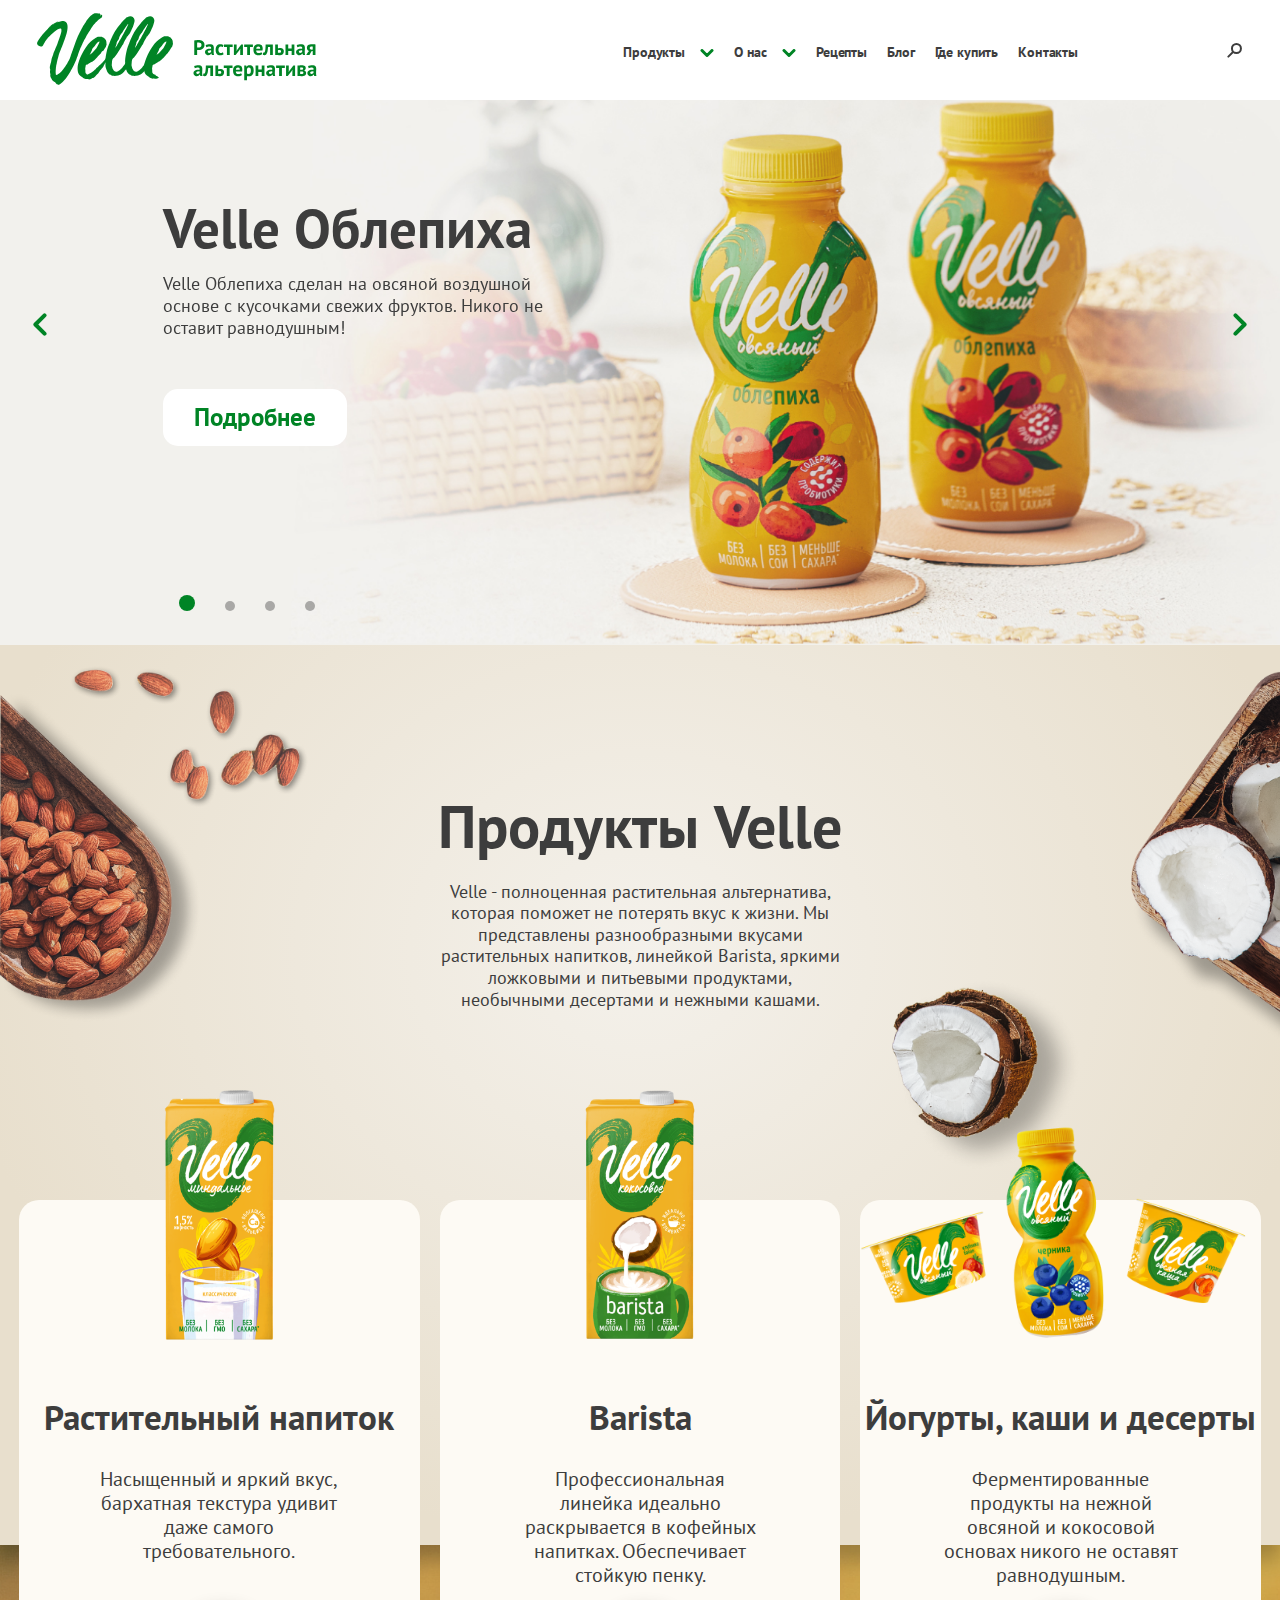
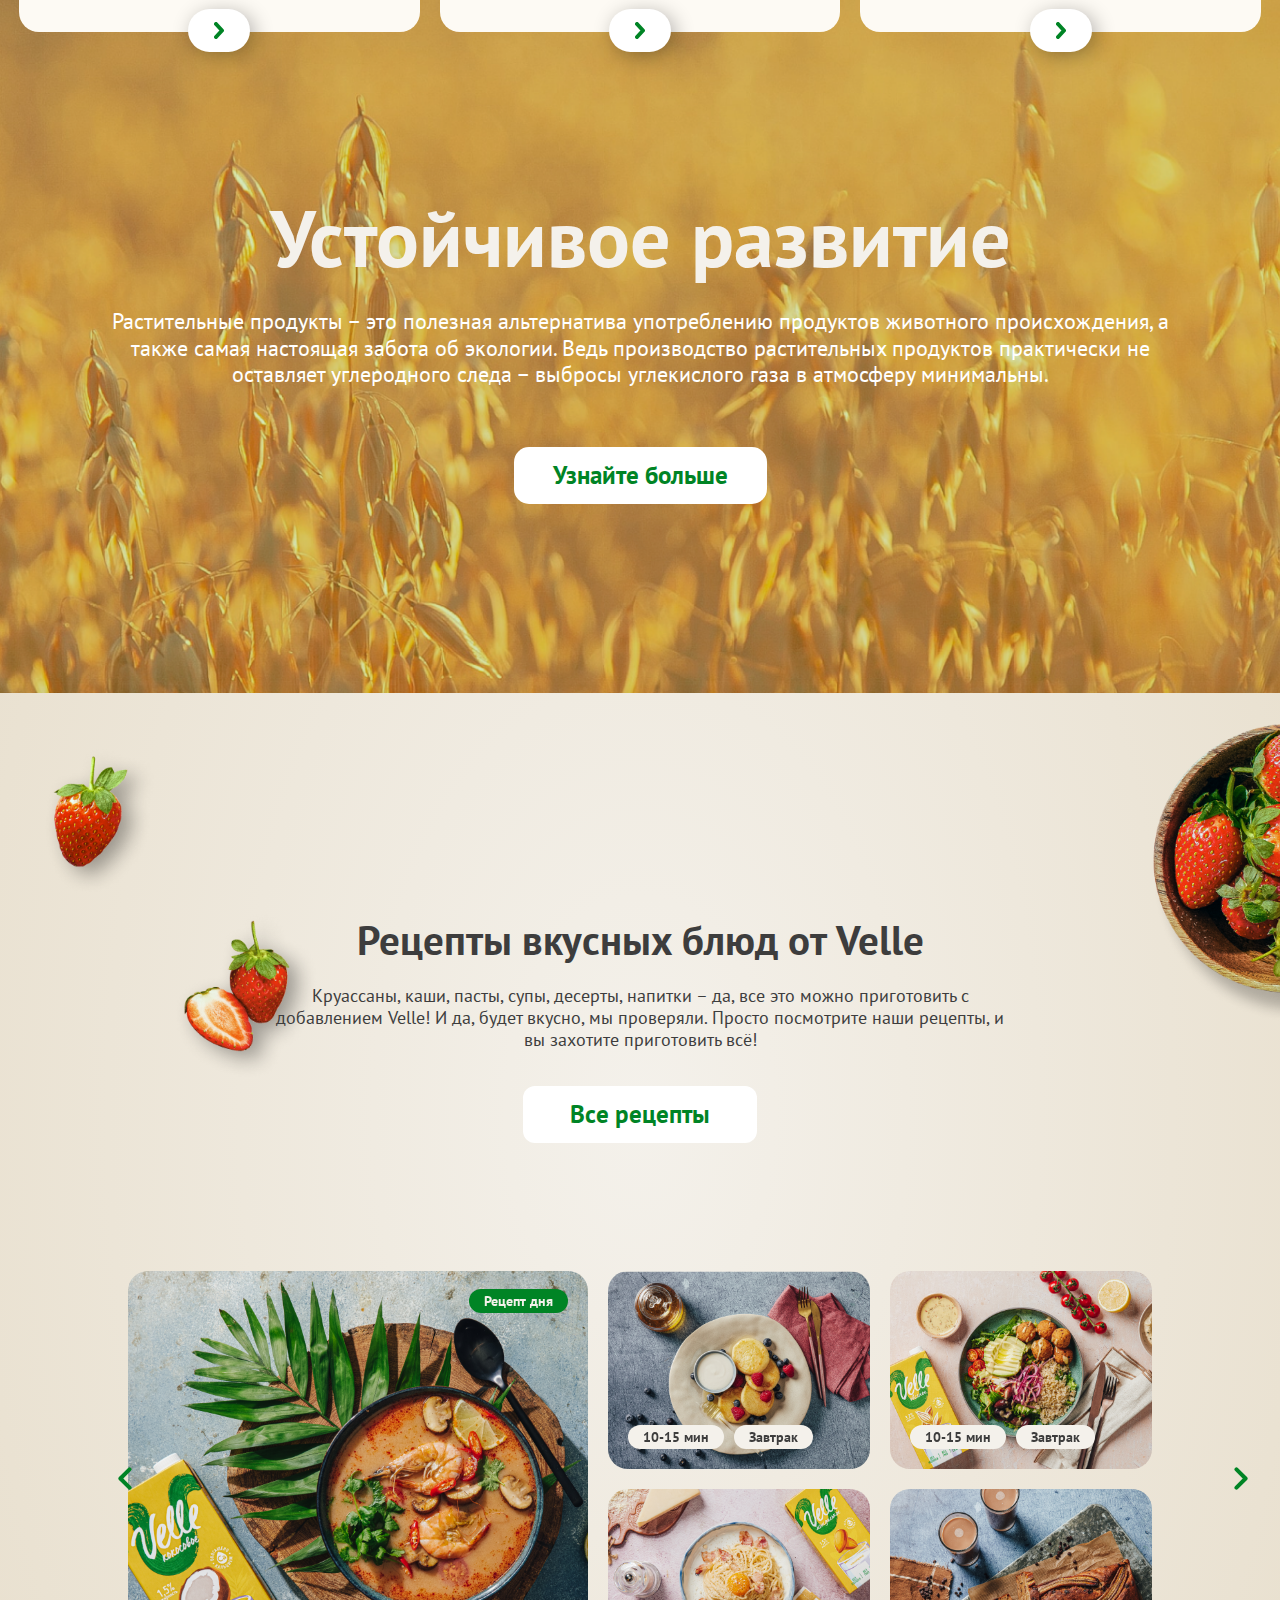
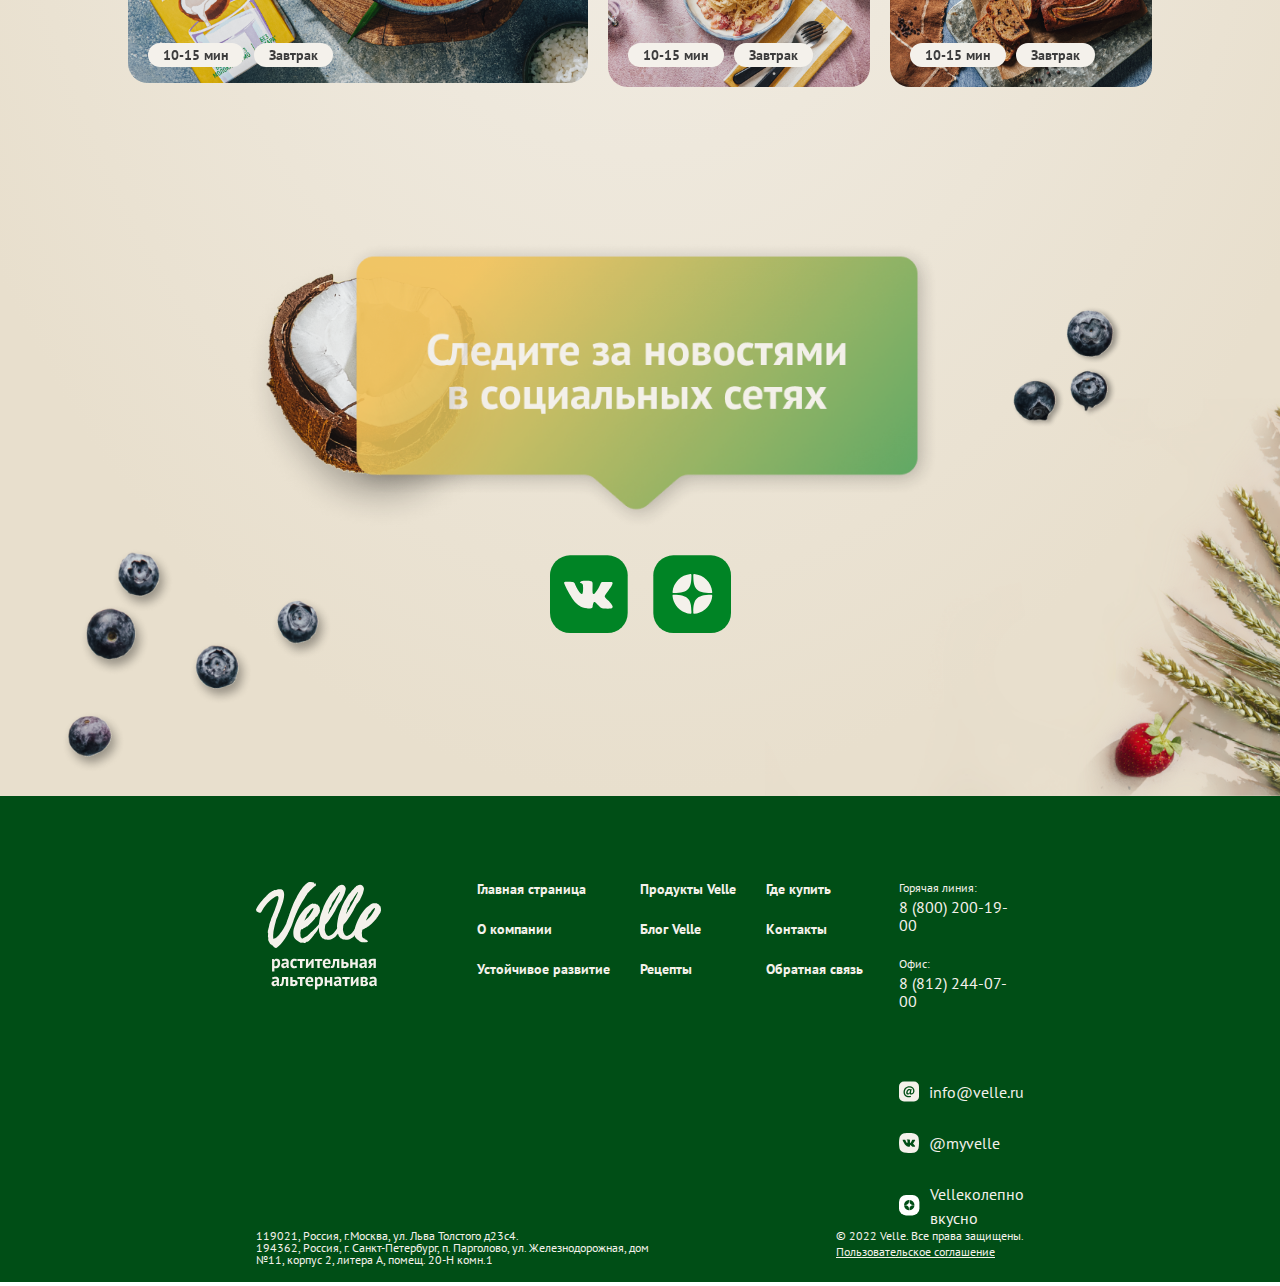
==== index.html @ 032857de "initial" ====
<!doctype html>
<html lang="ru">
<head>
    <meta charset="UTF-8">
    <meta name="viewport"
          content="width=device-width, user-scalable=no, initial-scale=1.0, maximum-scale=1.0, minimum-scale=1.0">
    <meta http-equiv="X-UA-Compatible" content="ie=edge">
    <title>Velle - Velleколепно вкусно</title>
    <link rel="stylesheet" href="style/style.css">
    <link rel="stylesheet" href="style/stylesheet.css">
    <link rel="shortcut icon" href="favicon.svg" type="image/x-icon">
    <link rel="stylesheet" href="https://unpkg.com/swiper@8/swiper-bundle.min.css"/>
    <script src="https://cdnjs.cloudflare.com/ajax/libs/jquery/3.4.1/jquery.min.js"></script>
    <script src="https://unpkg.com/swiper@8/swiper-bundle.min.js"></script>
    <!-- Global site tag (gtag.js) - Google Analytics -->
    <script async src="https://www.googletagmanager.com/gtag/js?id=UA-208937930-1"></script>
    <script>
        window.dataLayer = window.dataLayer || [];

        function gtag() {
            dataLayer.push(arguments);
        }

        gtag('js', new Date());

        gtag('config', 'UA-208937930-1');
    </script>
    <!-- Yandex.Metrika counter -->
    <script type="text/javascript">
        (function (m, e, t, r, i, k, a) {
            m[i] = m[i] || function () {
                (m[i].a = m[i].a || []).push(arguments)
            };
            m[i].l = 1 * new Date();
            k = e.createElement(t), a = e.getElementsByTagName(t)[0], k.async = 1, k.src = r, a.parentNode.insertBefore(k, a)
        })
        (window, document, "script", "https://mc.yandex.ru/metrika/tag.js", "ym");

        ym(85695564, "init", {
            clickmap: true,
            trackLinks: true,
            accurateTrackBounce: true,
            webvisor: true
        });
    </script>
    <noscript>
        <div><img src="https://mc.yandex.ru/watch/85695564" style="position:absolute; left:-9999px;" alt=""/></div>
    </noscript>
    <!-- /Yandex.Metrika counter -->

</head>
<body>
<header>
    <div class="headerWrapper">
        <a href="index.html">
            <img src="images/logo_header.svg" alt="logo" class="logo">
        </a>
        <div class="headerMenu">
            <div class="item itemLink itemPassive ">
                <a href="#" class="popupMenu mainItem">
                    Продукты
                    <div class="line"></div>
                </a>
                <svg class="popupMenu" width="14" height="8" viewBox="0 0 14 8" fill="none"
                     xmlns="http://www.w3.org/2000/svg">
                    <path d="M12 1.5L7 6.5L2 1.5" stroke="#008425" stroke-width="3" stroke-linecap="round"
                          stroke-linejoin="round"/>
                </svg>

                <div class="headerPopup">
                    <div class="content">
                        <div class="item">
                            <div class="itemPic">
                                <img src="images/menu/menu1.png" alt="menu">
                            </div>
                            <div class="itemTitle">
                                Velle Вместо молока
                            </div>
                            <a href="#" class="itemLink">
                                Миндальное
                            </a>
                            <a href="#" class="itemLink">
                                Овсяное
                            </a>
                            <a href="#" class="itemLink">
                                Кокосовое
                            </a>
                            <a href="#" class="itemLink">
                                Банановое
                            </a>
                        </div>
                        <div class="item">
                            <div class="itemPic">
                                <img src="images/menu/menu2.png" alt="menu">
                            </div>
                            <div class="itemTitle">
                                Velle Barista
                            </div>
                            <a href="#" class="itemLink">
                                Миндальное
                            </a>
                            <a href="#" class="itemLink">
                                Овсяное
                            </a>
                            <a href="#" class="itemLink">
                                Кокосовое
                            </a>
                            <a href="#" class="itemLink">
                                Банановое
                            </a>
                        </div>
                        <div class="item">
                            <div class="itemPic">
                                <img src="images/menu/menu3.png" alt="menu">
                            </div>
                            <div class="itemTitle">
                                Velle Вместо йогурта
                                питьевой
                            </div>
                            <a href="#" class="itemLink">
                                Облепиха
                            </a>
                            <a href="#" class="itemLink">
                                Вишня
                            </a>
                            <a href="#" class="itemLink">
                                Клубника-Земляника
                            </a>
                            <a href="#" class="itemLink">
                                Малина
                            </a>
                            <a href="#" class="itemLink">
                                Черника
                            </a>
                            <a href="#" class="itemLink">
                                Гречишный
                            </a>
                            <a href="#" class="itemLink">
                                Кокос
                            </a>
                        </div>
                        <div class="item">
                            <div class="itemPic">
                                <img src="images/menu/menu4.png" alt="menu">
                            </div>
                            <div class="itemTitle">
                                Velle Вместо йогурта
                                ложковый
                            </div>
                            <a href="#" class="itemLink">
                                Клубника-Банан
                            </a>
                            <a href="#" class="itemLink">
                                Манго-Маракуйя
                            </a>
                            <a href="#" class="itemLink">
                                Малина-Ежевика
                            </a>
                            <a href="#" class="itemLink">
                                Печёное Яблоко
                            </a>
                        </div>
                        <div class="item">
                            <div class="itemPic">
                                <img src="images/menu/menu5.png" alt="menu">
                            </div>
                            <div class="itemTitle">
                                Velle Каша
                            </div>
                            <a href="#" class="itemLink">
                                Курага
                            </a>
                            <a href="#" class="itemLink">
                                Чернослив
                            </a>
                        </div>
                        <div class="item">
                            <div class="itemPic">
                                <img src="images/menu/menu6.png" alt="menu">
                            </div>
                            <div class="itemTitle">
                                Velle Десерт
                            </div>
                            <a href="#" class="itemLink">
                                Соленая Карамель
                            </a>
                        </div>
                    </div>
                </div>
            </div>
            <div class="item itemLink aboutPassive">
                <a href="#" class="mainItem aboutMenu">
                    О нас
                    <div class="line"></div>
                </a>
                <svg class="aboutMenu" width="14" height="8" viewBox="0 0 14 8" fill="none"
                     xmlns="http://www.w3.org/2000/svg">
                    <path d="M12 1.5L7 6.5L2 1.5" stroke="#008425" stroke-width="3" stroke-linecap="round"
                          stroke-linejoin="round"/>
                </svg>
                <div class="aboutPopup closedAbout">
                    <a href="#" class="itemAbout itemLink">О компании</a>
                    <a href="#" class="itemAbout itemLink">Устойчивое развитие</a>
                </div>
            </div>
            <div class="item itemLink itemEmpty">
                <a href="#" class="mainItem">
                    Рецепты
                    <div class="line"></div>
                </a>
            </div>
            <div class="item itemLink itemEmpty">
                <a href="#" class="mainItem">
                    Блог
                    <div class="line"></div>
                </a>
            </div>
            <div class="item itemEmpty">
                <a href="./where.html" class="mainItem">
                    Где купить
                    <div class="line"></div>
                </a>
            </div>
            <div class="item itemEmpty">
                <a href="./contacts.html" class="mainItem">
                    Контакты
                    <div class="line"></div>
                </a>
            </div>
        </div>
        <button class="search">
            <svg width="15" height="15" viewBox="0 0 15 15" fill="none" xmlns="http://www.w3.org/2000/svg">
                <rect width="8.12965" height="1.90165" rx="0.950827"
                      transform="matrix(0.709482 -0.704723 0.709482 0.704723 0 13.6602)" fill="#3D3D3D"/>
                <circle cx="9.44287" cy="5.5" r="4.5" stroke="#3D3D3D" stroke-width="2"/>
            </svg>
        </button>
        <button class="burger">
            <svg width="18" height="15" viewBox="0 0 18 15" fill="none" xmlns="http://www.w3.org/2000/svg">
                <rect width="18" height="3" rx="1.5" fill="#3D3D3D"/>
                <rect y="6" width="18" height="3" rx="1.5" fill="#3D3D3D"/>
                <rect y="12" width="18" height="3" rx="1.5" fill="#3D3D3D"/>
            </svg>
        </button>
        <button class="closeBurger">
            <svg width="17" height="15" viewBox="0 0 17 15" fill="none" xmlns="http://www.w3.org/2000/svg">
                <rect x="2.06979" y="0.565796" width="18.5" height="3" rx="1.5" transform="rotate(40 2.06979 0.565796)"
                      fill="#3D3D3D"/>
                <rect y="12.213" width="18.5" height="3" rx="1.5" transform="rotate(-40 0 12.213)" fill="#3D3D3D"/>
            </svg>
        </button>
    </div>
    <div class="mWrapper">
        <div class="item mobMenuProducts">
            <a href="#" class="itemLink">Продукты</a>
            <svg width="14" height="8" viewBox="0 0 14 8" fill="none" xmlns="http://www.w3.org/2000/svg">
                <path d="M12 1.5L7 6.5L2 1.5" stroke="#008425" stroke-width="3" stroke-linecap="round"
                      stroke-linejoin="round"/>
            </svg>
        </div>
        <div class="subItems">
            <a href="#" class="itemLink">
                Velle Вместо молока
            </a>
            <a href="#" class="itemLink">
                Velle Barista
            </a>
            <a href="#" class="itemLink">
                Velle Вместо йогурта
                питьевой
            </a>
            <a href="#" class="itemLink">
                Velle Вместо йогурта
                ложковый
            </a>
            <a href="#" class="itemLink">
                Velle Каша
            </a>
            <a href="#" class="itemLink">
                Velle Десерт
            </a>
        </div>
        <div class="item mobAboutProducts">
            <a href="#" class="itemLink">О нас</a>
            <svg width="14" height="8" viewBox="0 0 14 8" fill="none" xmlns="http://www.w3.org/2000/svg">
                <path d="M12 1.5L7 6.5L2 1.5" stroke="#008425" stroke-width="3" stroke-linecap="round"
                      stroke-linejoin="round"/>
            </svg>
        </div>
        <div class="subAbout">
            <a href="#" class="itemLink">
                О компании
            </a>
            <a href="#" class="itemLink">
                Устойчивое развитие
            </a>
        </div>
        <div class="item">
            <a href="#" class="itemLink">Рецепты</a>
        </div>
        <div class="item">
            <a href="#" class="itemLink">Блог</a>
        </div>
        <div class="item">
            <a href="./where.html" class="item">Где купить</a>
        </div>
        <div class="item">
            <a href="./contacts.html">Контакты</a>
        </div>
    </div>
</header>
<main>
    <div class="banner">
        <div class="swiper">
            <!-- Additional required wrapper -->
            <div class="swiper-wrapper">
                <!-- Slides -->
                <div class="swiper-slide">
                    <img src="images/banner.png" alt="banner" class="bannerPic">
                    <img src="images/mbanner.jpg" alt="mbanner" class="mBannerPic">
                    <div class="content">
                        <div class="title">
                            Velle Облепиха
                        </div>
                        <div class="subtitle">
                            Velle Облепиха сделан на овсяной воздушной основе с кусочками свежих фруктов. Никого не
                            оставит равнодушным!
                        </div>
                        <button class="more itemLink">
                            Подробнее
                        </button>
                    </div>
                </div>
                <div class="swiper-slide">
                    <img src="images/banner.png" alt="banner" class="bannerPic">
                    <img src="images/mbanner.jpg" alt="mbanner" class="mBannerPic">
                    <div class="content">
                        <div class="title">
                            Velle Облепиха
                        </div>
                        <div class="subtitle">
                            Velle Облепиха сделан на овсяной воздушной основе с кусочками свежих фруктов. Никого не
                            оставит равнодушным!
                        </div>
                        <button class="more itemLink">
                            Подробнее
                        </button>
                    </div>
                </div>
                <div class="swiper-slide">
                    <img src="images/banner.png" alt="banner" class="bannerPic">
                    <img src="images/mbanner.jpg" alt="mbanner" class="mBannerPic">
                    <div class="content">
                        <div class="title">
                            Velle Облепиха
                        </div>
                        <div class="subtitle">
                            Velle Облепиха сделан на овсяной воздушной основе с кусочками свежих фруктов. Никого не
                            оставит равнодушным!
                        </div>
                        <button class="more itemLink">
                            Подробнее
                        </button>
                    </div>
                </div>
                <div class="swiper-slide">
                    <img src="images/banner.png" alt="banner" class="bannerPic">
                    <img src="images/mbanner.jpg" alt="mbanner" class="mBannerPic">
                    <div class="content">
                        <div class="title">
                            Velle Облепиха
                        </div>
                        <div class="subtitle">
                            Velle Облепиха сделан на овсяной воздушной основе с кусочками свежих фруктов. Никого не
                            оставит равнодушным!
                        </div>
                        <button class="more itemLink">
                            Подробнее
                        </button>
                    </div>
                </div>
            </div>
            <!-- If we need pagination -->
            <div class="swiper-pagination"></div>
            <div class="prev-arrow">
                <svg width="14" height="23" viewBox="0 0 14 23" fill="none" xmlns="http://www.w3.org/2000/svg">
                    <path d="M11.55 20.6499L2.40002 11.4999L11.55 2.34991" stroke="#008425" stroke-width="4"
                          stroke-linecap="round" stroke-linejoin="round"/>
                </svg>
            </div>
            <div class="next-arrow">
                <svg width="14" height="23" viewBox="0 0 14 23" fill="none" xmlns="http://www.w3.org/2000/svg">
                    <path d="M2.44998 2.3501L11.6 11.5001L2.44997 20.6501" stroke="#008425" stroke-width="4"
                          stroke-linecap="round" stroke-linejoin="round"/>
                </svg>
            </div>
        </div>
    </div>
    <div class="products">
        <div class="title">
            Продукты Velle
        </div>
        <div class="subtitle">
            Velle - полноценная растительная альтернатива, которая поможет не потерять вкус к жизни. Мы представлены
            разнообразными вкусами растительных напитков, линейкой Barista, яркими ложковыми и питьевыми продуктами,
            необычными десертами и нежными кашами.
        </div>
        <img src="images/fruits1.png" alt="fruits" class="fruits">
        <img src="images/mFruits1.png" alt="fruits" class="mFruits">
        <div class="items">
            <div class="item">
                <img class="origin" src="images/product1.png" alt="product">
                <img class="change" src="images/change1.png" alt="change">
                <div class="itemTitle">
                    Растительный напиток
                </div>
                <div class="itemSubtitle">
                    Насыщенный и яркий вкус, бархатная текстура удивит даже самого требовательного.
                </div>
                <button class="move itemLink">
                    <svg width="10" height="17" viewBox="0 0 10 17" fill="none" xmlns="http://www.w3.org/2000/svg">
                        <path d="M2 2L8 8.5L2 15" stroke="#008425" stroke-width="4" stroke-linecap="round"
                              stroke-linejoin="round"/>
                    </svg>
                </button>
            </div>
            <div class="item">
                <img class="origin" src="images/product2.png" alt="product">
                <img class="change" src="images/change2.png" alt="change">
                <div class="itemTitle">
                    Barista
                </div>
                <div class="itemSubtitle">
                    Профессиональная линейка идеально раскрывается в кофейных напитках. Обеспечивает стойкую пенку.
                </div>
                <button class="move itemLink">
                    <svg width="10" height="17" viewBox="0 0 10 17" fill="none" xmlns="http://www.w3.org/2000/svg">
                        <path d="M2 2L8 8.5L2 15" stroke="#008425" stroke-width="4" stroke-linecap="round"
                              stroke-linejoin="round"/>
                    </svg>
                </button>
            </div>
            <div class="item">
                <img class="origin" src="images/product3.png" alt="product">
                <img class="change" src="images/change3.png" alt="change">
                <div class="itemTitle">
                    Йогурты, каши и десерты
                </div>
                <div class="itemSubtitle">
                    Ферментированные продукты на нежной овсяной и кокосовой основах никого не оставят равнодушным.
                </div>
                <button class="move itemLink">
                    <svg width="10" height="17" viewBox="0 0 10 17" fill="none" xmlns="http://www.w3.org/2000/svg">
                        <path d="M2 2L8 8.5L2 15" stroke="#008425" stroke-width="4" stroke-linecap="round"
                              stroke-linejoin="round"/>
                    </svg>
                </button>
            </div>
        </div>
    </div>
    <div class="evolve">
        <div class="title">Устойчивое развитие</div>
        <div class="subtitle">
            Растительные продукты – это полезная альтернатива употреблению продуктов животного происхождения,
            а также самая настоящая забота об экологии. Ведь производство растительных продуктов практически
            не оставляет углеродного следа – выбросы углекислого газа в атмосферу минимальны.
        </div>
        <button class="more itemLink">
            Узнайте больше
        </button>
    </div>
    <div class="wrapper">
        <div class="recipes">
            <img src="images/fruits2.png" alt="fruits" class="fruits fruits1">
            <img src="images/mFruits2.png" alt="fruits" class="mFruits">
            <div class="title">
                Рецепты вкусных блюд
                от Velle
            </div>
            <div class="subtitle">
                Круассаны, каши, пасты, супы, десерты, напитки – да, все это можно приготовить с добавлением Velle! И
                да, будет вкусно, мы проверяли. Просто посмотрите наши рецепты, и вы захотите приготовить всё!
            </div>
            <button class="more itemLink">
                Все рецепты
            </button>
        </div>
        <div class="gallery">
            <!-- Additional required wrapper -->
            <div class="swiper-wrapper">
                <!-- Slides -->
                <div class="swiper-slide">
                    <div class="galleryItem">
                        <div class="bigItem">
                            <div class="mask">
                                <div class="maskTitle">
                                    Суп Том Ям
                                </div>
                                <button class="itemLink">
                                    <svg width="52" height="26" viewBox="0 0 52 26" fill="none"
                                         xmlns="http://www.w3.org/2000/svg">
                                        <g filter="url(#filter0_i_186_4332)">
                                            <g clip-path="url(#clip0_186_4332)">
                                                <rect width="52" height="26" rx="13" fill="#F4B223"/>
                                                <path d="M24 8.5L28 13L24 17.5" stroke="#008425" stroke-width="3"
                                                      stroke-linecap="round" stroke-linejoin="round"/>
                                            </g>
                                        </g>
                                        <defs>
                                            <filter id="filter0_i_186_4332" x="0" y="0" width="52" height="26"
                                                    filterUnits="userSpaceOnUse" color-interpolation-filters="sRGB">
                                                <feFlood flood-opacity="0" result="BackgroundImageFix"/>
                                                <feBlend mode="normal" in="SourceGraphic" in2="BackgroundImageFix"
                                                         result="shape"/>
                                                <feColorMatrix in="SourceAlpha" type="matrix"
                                                               values="0 0 0 0 0 0 0 0 0 0 0 0 0 0 0 0 0 0 127 0"
                                                               result="hardAlpha"/>
                                                <feOffset/>
                                                <feGaussianBlur stdDeviation="5"/>
                                                <feComposite in2="hardAlpha" operator="arithmetic" k2="-1" k3="1"/>
                                                <feColorMatrix type="matrix"
                                                               values="0 0 0 0 0 0 0 0 0 0 0 0 0 0 0 0 0 0 0.25 0"/>
                                                <feBlend mode="normal" in2="shape"
                                                         result="effect1_innerShadow_186_4332"/>
                                            </filter>
                                            <clipPath id="clip0_186_4332">
                                                <rect width="52" height="26" rx="13" fill="white"/>
                                            </clipPath>
                                        </defs>
                                    </svg>
                                </button>
                            </div>
                            <img src="images/gallery-big.png" alt="item" class="galleryBig">
                            <img src="images/gallery-mob.png" alt="item" class="galleryMob">
                            <div class="day">Рецепт дня</div>
                            <div class="bottom">
                                <div class="bottomItem">10-15 мин</div>
                                <div class="bottomItem">Завтрак</div>
                            </div>
                        </div>
                        <div class="items">
                            <div class="item">
                                <div class="mask">
                                    <div class="maskTitle">
                                        Сырники
                                    </div>
                                    <button class="itemLink">
                                        <svg width="52" height="26" viewBox="0 0 52 26" fill="none"
                                             xmlns="http://www.w3.org/2000/svg">
                                            <g filter="url(#filter0_i_186_4332)">
                                                <g clip-path="url(#clip0_186_4332)">
                                                    <rect width="52" height="26" rx="13" fill="#F4B223"/>
                                                    <path d="M24 8.5L28 13L24 17.5" stroke="#008425" stroke-width="3"
                                                          stroke-linecap="round" stroke-linejoin="round"/>
                                                </g>
                                            </g>
                                            <defs>
                                                <filter id="filter0_i_186_4332" x="0" y="0" width="52" height="26"
                                                        filterUnits="userSpaceOnUse" color-interpolation-filters="sRGB">
                                                    <feFlood flood-opacity="0" result="BackgroundImageFix"/>
                                                    <feBlend mode="normal" in="SourceGraphic" in2="BackgroundImageFix"
                                                             result="shape"/>
                                                    <feColorMatrix in="SourceAlpha" type="matrix"
                                                                   values="0 0 0 0 0 0 0 0 0 0 0 0 0 0 0 0 0 0 127 0"
                                                                   result="hardAlpha"/>
                                                    <feOffset/>
                                                    <feGaussianBlur stdDeviation="5"/>
                                                    <feComposite in2="hardAlpha" operator="arithmetic" k2="-1" k3="1"/>
                                                    <feColorMatrix type="matrix"
                                                                   values="0 0 0 0 0 0 0 0 0 0 0 0 0 0 0 0 0 0 0.25 0"/>
                                                    <feBlend mode="normal" in2="shape"
                                                             result="effect1_innerShadow_186_4332"/>
                                                </filter>
                                                <clipPath id="clip0_186_4332">
                                                    <rect width="52" height="26" rx="13" fill="white"/>
                                                </clipPath>
                                            </defs>
                                        </svg>
                                    </button>
                                </div>
                                <img src="images/gallery1.png" alt="item">
                                <div class="bottom">
                                    <div class="bottomItem">10-15 мин</div>
                                    <div class="bottomItem">Завтрак</div>
                                </div>
                            </div>
                            <div class="item">
                                <div class="mask">
                                    <div class="maskTitle">
                                        Салат с фалафелем
                                    </div>
                                    <button class="itemLink">
                                        <svg width="52" height="26" viewBox="0 0 52 26" fill="none"
                                             xmlns="http://www.w3.org/2000/svg">
                                            <g filter="url(#filter0_i_186_4332)">
                                                <g clip-path="url(#clip0_186_4332)">
                                                    <rect width="52" height="26" rx="13" fill="#F4B223"/>
                                                    <path d="M24 8.5L28 13L24 17.5" stroke="#008425" stroke-width="3"
                                                          stroke-linecap="round" stroke-linejoin="round"/>
                                                </g>
                                            </g>
                                            <defs>
                                                <filter id="filter0_i_186_4332" x="0" y="0" width="52" height="26"
                                                        filterUnits="userSpaceOnUse" color-interpolation-filters="sRGB">
                                                    <feFlood flood-opacity="0" result="BackgroundImageFix"/>
                                                    <feBlend mode="normal" in="SourceGraphic" in2="BackgroundImageFix"
                                                             result="shape"/>
                                                    <feColorMatrix in="SourceAlpha" type="matrix"
                                                                   values="0 0 0 0 0 0 0 0 0 0 0 0 0 0 0 0 0 0 127 0"
                                                                   result="hardAlpha"/>
                                                    <feOffset/>
                                                    <feGaussianBlur stdDeviation="5"/>
                                                    <feComposite in2="hardAlpha" operator="arithmetic" k2="-1" k3="1"/>
                                                    <feColorMatrix type="matrix"
                                                                   values="0 0 0 0 0 0 0 0 0 0 0 0 0 0 0 0 0 0 0.25 0"/>
                                                    <feBlend mode="normal" in2="shape"
                                                             result="effect1_innerShadow_186_4332"/>
                                                </filter>
                                                <clipPath id="clip0_186_4332">
                                                    <rect width="52" height="26" rx="13" fill="white"/>
                                                </clipPath>
                                            </defs>
                                        </svg>
                                    </button>
                                </div>
                                <img src="images/gallery2.png" alt="item">
                                <div class="bottom">
                                    <div class="bottomItem">10-15 мин</div>
                                    <div class="bottomItem">Завтрак</div>
                                </div>
                            </div>
                            <div class="item">
                                <div class="mask">
                                    <div class="maskTitle">
                                        Паста карбонара
                                    </div>
                                    <button class="itemLink">
                                        <svg width="52" height="26" viewBox="0 0 52 26" fill="none"
                                             xmlns="http://www.w3.org/2000/svg">
                                            <g filter="url(#filter0_i_186_4332)">
                                                <g clip-path="url(#clip0_186_4332)">
                                                    <rect width="52" height="26" rx="13" fill="#F4B223"/>
                                                    <path d="M24 8.5L28 13L24 17.5" stroke="#008425" stroke-width="3"
                                                          stroke-linecap="round" stroke-linejoin="round"/>
                                                </g>
                                            </g>
                                            <defs>
                                                <filter id="filter0_i_186_4332" x="0" y="0" width="52" height="26"
                                                        filterUnits="userSpaceOnUse" color-interpolation-filters="sRGB">
                                                    <feFlood flood-opacity="0" result="BackgroundImageFix"/>
                                                    <feBlend mode="normal" in="SourceGraphic" in2="BackgroundImageFix"
                                                             result="shape"/>
                                                    <feColorMatrix in="SourceAlpha" type="matrix"
                                                                   values="0 0 0 0 0 0 0 0 0 0 0 0 0 0 0 0 0 0 127 0"
                                                                   result="hardAlpha"/>
                                                    <feOffset/>
                                                    <feGaussianBlur stdDeviation="5"/>
                                                    <feComposite in2="hardAlpha" operator="arithmetic" k2="-1" k3="1"/>
                                                    <feColorMatrix type="matrix"
                                                                   values="0 0 0 0 0 0 0 0 0 0 0 0 0 0 0 0 0 0 0.25 0"/>
                                                    <feBlend mode="normal" in2="shape"
                                                             result="effect1_innerShadow_186_4332"/>
                                                </filter>
                                                <clipPath id="clip0_186_4332">
                                                    <rect width="52" height="26" rx="13" fill="white"/>
                                                </clipPath>
                                            </defs>
                                        </svg>
                                    </button>
                                </div>
                                <img src="images/gallery3.png" alt="item">
                                <div class="bottom">
                                    <div class="bottomItem">10-15 мин</div>
                                    <div class="bottomItem">Завтрак</div>
                                </div>
                            </div>
                            <div class="item">
                                <div class="mask" class="itemLink">
                                    <div class="maskTitle">
                                        Шоколадный кекс
                                    </div>
                                    <button class="itemLink">
                                        <svg width="52" height="26" viewBox="0 0 52 26" fill="none"
                                             xmlns="http://www.w3.org/2000/svg">
                                            <g filter="url(#filter0_i_186_4332)">
                                                <g clip-path="url(#clip0_186_4332)">
                                                    <rect width="52" height="26" rx="13" fill="#F4B223"/>
                                                    <path d="M24 8.5L28 13L24 17.5" stroke="#008425" stroke-width="3"
                                                          stroke-linecap="round" stroke-linejoin="round"/>
                                                </g>
                                            </g>
                                            <defs>
                                                <filter id="filter0_i_186_4332" x="0" y="0" width="52" height="26"
                                                        filterUnits="userSpaceOnUse" color-interpolation-filters="sRGB">
                                                    <feFlood flood-opacity="0" result="BackgroundImageFix"/>
                                                    <feBlend mode="normal" in="SourceGraphic" in2="BackgroundImageFix"
                                                             result="shape"/>
                                                    <feColorMatrix in="SourceAlpha" type="matrix"
                                                                   values="0 0 0 0 0 0 0 0 0 0 0 0 0 0 0 0 0 0 127 0"
                                                                   result="hardAlpha"/>
                                                    <feOffset/>
                                                    <feGaussianBlur stdDeviation="5"/>
                                                    <feComposite in2="hardAlpha" operator="arithmetic" k2="-1" k3="1"/>
                                                    <feColorMatrix type="matrix"
                                                                   values="0 0 0 0 0 0 0 0 0 0 0 0 0 0 0 0 0 0 0.25 0"/>
                                                    <feBlend mode="normal" in2="shape"
                                                             result="effect1_innerShadow_186_4332"/>
                                                </filter>
                                                <clipPath id="clip0_186_4332">
                                                    <rect width="52" height="26" rx="13" fill="white"/>
                                                </clipPath>
                                            </defs>
                                        </svg>
                                    </button>
                                </div>
                                <img src="images/gallery4.png" alt="item">
                                <div class="bottom">
                                    <div class="bottomItem">10-15 мин</div>
                                    <div class="bottomItem">Завтрак</div>
                                </div>
                            </div>
                        </div>
                    </div>
                </div>
                <div class="swiper-slide">
                    <div class="galleryItem">
                        <div class="bigItem">
                            <div class="mask">
                                <div class="maskTitle">
                                    Суп Том Ям
                                </div>
                                <button class="itemLink">
                                    <svg width="52" height="26" viewBox="0 0 52 26" fill="none"
                                         xmlns="http://www.w3.org/2000/svg">
                                        <g filter="url(#filter0_i_186_4332)">
                                            <g clip-path="url(#clip0_186_4332)">
                                                <rect width="52" height="26" rx="13" fill="#F4B223"/>
                                                <path d="M24 8.5L28 13L24 17.5" stroke="#008425" stroke-width="3"
                                                      stroke-linecap="round" stroke-linejoin="round"/>
                                            </g>
                                        </g>
                                        <defs>
                                            <filter id="filter0_i_186_4332" x="0" y="0" width="52" height="26"
                                                    filterUnits="userSpaceOnUse" color-interpolation-filters="sRGB">
                                                <feFlood flood-opacity="0" result="BackgroundImageFix"/>
                                                <feBlend mode="normal" in="SourceGraphic" in2="BackgroundImageFix"
                                                         result="shape"/>
                                                <feColorMatrix in="SourceAlpha" type="matrix"
                                                               values="0 0 0 0 0 0 0 0 0 0 0 0 0 0 0 0 0 0 127 0"
                                                               result="hardAlpha"/>
                                                <feOffset/>
                                                <feGaussianBlur stdDeviation="5"/>
                                                <feComposite in2="hardAlpha" operator="arithmetic" k2="-1" k3="1"/>
                                                <feColorMatrix type="matrix"
                                                               values="0 0 0 0 0 0 0 0 0 0 0 0 0 0 0 0 0 0 0.25 0"/>
                                                <feBlend mode="normal" in2="shape"
                                                         result="effect1_innerShadow_186_4332"/>
                                            </filter>
                                            <clipPath id="clip0_186_4332">
                                                <rect width="52" height="26" rx="13" fill="white"/>
                                            </clipPath>
                                        </defs>
                                    </svg>
                                </button>
                            </div>
                            <img src="images/gallery-big.png" alt="item" class="galleryBig">
                            <img src="images/gallery-mob.png" alt="item" class="galleryMob">
                            <div class="day">Рецепт дня</div>
                            <div class="bottom">
                                <div class="bottomItem">10-15 мин</div>
                                <div class="bottomItem">Завтрак</div>
                            </div>
                        </div>
                        <div class="items">
                            <div class="item">
                                <div class="mask">
                                    <div class="maskTitle">
                                        Сырники
                                    </div>
                                    <button class="itemLink">
                                        <svg width="52" height="26" viewBox="0 0 52 26" fill="none"
                                             xmlns="http://www.w3.org/2000/svg">
                                            <g filter="url(#filter0_i_186_4332)">
                                                <g clip-path="url(#clip0_186_4332)">
                                                    <rect width="52" height="26" rx="13" fill="#F4B223"/>
                                                    <path d="M24 8.5L28 13L24 17.5" stroke="#008425" stroke-width="3"
                                                          stroke-linecap="round" stroke-linejoin="round"/>
                                                </g>
                                            </g>
                                            <defs>
                                                <filter id="filter0_i_186_4332" x="0" y="0" width="52" height="26"
                                                        filterUnits="userSpaceOnUse" color-interpolation-filters="sRGB">
                                                    <feFlood flood-opacity="0" result="BackgroundImageFix"/>
                                                    <feBlend mode="normal" in="SourceGraphic" in2="BackgroundImageFix"
                                                             result="shape"/>
                                                    <feColorMatrix in="SourceAlpha" type="matrix"
                                                                   values="0 0 0 0 0 0 0 0 0 0 0 0 0 0 0 0 0 0 127 0"
                                                                   result="hardAlpha"/>
                                                    <feOffset/>
                                                    <feGaussianBlur stdDeviation="5"/>
                                                    <feComposite in2="hardAlpha" operator="arithmetic" k2="-1" k3="1"/>
                                                    <feColorMatrix type="matrix"
                                                                   values="0 0 0 0 0 0 0 0 0 0 0 0 0 0 0 0 0 0 0.25 0"/>
                                                    <feBlend mode="normal" in2="shape"
                                                             result="effect1_innerShadow_186_4332"/>
                                                </filter>
                                                <clipPath id="clip0_186_4332">
                                                    <rect width="52" height="26" rx="13" fill="white"/>
                                                </clipPath>
                                            </defs>
                                        </svg>
                                    </button>
                                </div>
                                <img src="images/gallery1.png" alt="item">
                                <div class="bottom">
                                    <div class="bottomItem">10-15 мин</div>
                                    <div class="bottomItem">Завтрак</div>
                                </div>
                            </div>
                            <div class="item">
                                <div class="mask">
                                    <div class="maskTitle">
                                        Салат с фалафелем
                                    </div>
                                    <button class="itemLink">
                                        <svg width="52" height="26" viewBox="0 0 52 26" fill="none"
                                             xmlns="http://www.w3.org/2000/svg">
                                            <g filter="url(#filter0_i_186_4332)">
                                                <g clip-path="url(#clip0_186_4332)">
                                                    <rect width="52" height="26" rx="13" fill="#F4B223"/>
                                                    <path d="M24 8.5L28 13L24 17.5" stroke="#008425" stroke-width="3"
                                                          stroke-linecap="round" stroke-linejoin="round"/>
                                                </g>
                                            </g>
                                            <defs>
                                                <filter id="filter0_i_186_4332" x="0" y="0" width="52" height="26"
                                                        filterUnits="userSpaceOnUse" color-interpolation-filters="sRGB">
                                                    <feFlood flood-opacity="0" result="BackgroundImageFix"/>
                                                    <feBlend mode="normal" in="SourceGraphic" in2="BackgroundImageFix"
                                                             result="shape"/>
                                                    <feColorMatrix in="SourceAlpha" type="matrix"
                                                                   values="0 0 0 0 0 0 0 0 0 0 0 0 0 0 0 0 0 0 127 0"
                                                                   result="hardAlpha"/>
                                                    <feOffset/>
                                                    <feGaussianBlur stdDeviation="5"/>
                                                    <feComposite in2="hardAlpha" operator="arithmetic" k2="-1" k3="1"/>
                                                    <feColorMatrix type="matrix"
                                                                   values="0 0 0 0 0 0 0 0 0 0 0 0 0 0 0 0 0 0 0.25 0"/>
                                                    <feBlend mode="normal" in2="shape"
                                                             result="effect1_innerShadow_186_4332"/>
                                                </filter>
                                                <clipPath id="clip0_186_4332">
                                                    <rect width="52" height="26" rx="13" fill="white"/>
                                                </clipPath>
                                            </defs>
                                        </svg>
                                    </button>
                                </div>
                                <img src="images/gallery2.png" alt="item">
                                <div class="bottom">
                                    <div class="bottomItem">10-15 мин</div>
                                    <div class="bottomItem">Завтрак</div>
                                </div>
                            </div>
                            <div class="item">
                                <div class="mask">
                                    <div class="maskTitle">
                                        Паста карбонара
                                    </div>
                                    <button class="itemLink">
                                        <svg width="52" height="26" viewBox="0 0 52 26" fill="none"
                                             xmlns="http://www.w3.org/2000/svg">
                                            <g filter="url(#filter0_i_186_4332)">
                                                <g clip-path="url(#clip0_186_4332)">
                                                    <rect width="52" height="26" rx="13" fill="#F4B223"/>
                                                    <path d="M24 8.5L28 13L24 17.5" stroke="#008425" stroke-width="3"
                                                          stroke-linecap="round" stroke-linejoin="round"/>
                                                </g>
                                            </g>
                                            <defs>
                                                <filter id="filter0_i_186_4332" x="0" y="0" width="52" height="26"
                                                        filterUnits="userSpaceOnUse" color-interpolation-filters="sRGB">
                                                    <feFlood flood-opacity="0" result="BackgroundImageFix"/>
                                                    <feBlend mode="normal" in="SourceGraphic" in2="BackgroundImageFix"
                                                             result="shape"/>
                                                    <feColorMatrix in="SourceAlpha" type="matrix"
                                                                   values="0 0 0 0 0 0 0 0 0 0 0 0 0 0 0 0 0 0 127 0"
                                                                   result="hardAlpha"/>
                                                    <feOffset/>
                                                    <feGaussianBlur stdDeviation="5"/>
                                                    <feComposite in2="hardAlpha" operator="arithmetic" k2="-1" k3="1"/>
                                                    <feColorMatrix type="matrix"
                                                                   values="0 0 0 0 0 0 0 0 0 0 0 0 0 0 0 0 0 0 0.25 0"/>
                                                    <feBlend mode="normal" in2="shape"
                                                             result="effect1_innerShadow_186_4332"/>
                                                </filter>
                                                <clipPath id="clip0_186_4332">
                                                    <rect width="52" height="26" rx="13" fill="white"/>
                                                </clipPath>
                                            </defs>
                                        </svg>
                                    </button>
                                </div>
                                <img src="images/gallery3.png" alt="item">
                                <div class="bottom">
                                    <div class="bottomItem">10-15 мин</div>
                                    <div class="bottomItem">Завтрак</div>
                                </div>
                            </div>
                            <div class="item">
                                <div class="mask">
                                    <div class="maskTitle">
                                        Шоколадный кекс
                                    </div>
                                    <button class="itemLink">
                                        <svg width="52" height="26" viewBox="0 0 52 26" fill="none"
                                             xmlns="http://www.w3.org/2000/svg">
                                            <g filter="url(#filter0_i_186_4332)">
                                                <g clip-path="url(#clip0_186_4332)">
                                                    <rect width="52" height="26" rx="13" fill="#F4B223"/>
                                                    <path d="M24 8.5L28 13L24 17.5" stroke="#008425" stroke-width="3"
                                                          stroke-linecap="round" stroke-linejoin="round"/>
                                                </g>
                                            </g>
                                            <defs>
                                                <filter id="filter0_i_186_4332" x="0" y="0" width="52" height="26"
                                                        filterUnits="userSpaceOnUse" color-interpolation-filters="sRGB">
                                                    <feFlood flood-opacity="0" result="BackgroundImageFix"/>
                                                    <feBlend mode="normal" in="SourceGraphic" in2="BackgroundImageFix"
                                                             result="shape"/>
                                                    <feColorMatrix in="SourceAlpha" type="matrix"
                                                                   values="0 0 0 0 0 0 0 0 0 0 0 0 0 0 0 0 0 0 127 0"
                                                                   result="hardAlpha"/>
                                                    <feOffset/>
                                                    <feGaussianBlur stdDeviation="5"/>
                                                    <feComposite in2="hardAlpha" operator="arithmetic" k2="-1" k3="1"/>
                                                    <feColorMatrix type="matrix"
                                                                   values="0 0 0 0 0 0 0 0 0 0 0 0 0 0 0 0 0 0 0.25 0"/>
                                                    <feBlend mode="normal" in2="shape"
                                                             result="effect1_innerShadow_186_4332"/>
                                                </filter>
                                                <clipPath id="clip0_186_4332">
                                                    <rect width="52" height="26" rx="13" fill="white"/>
                                                </clipPath>
                                            </defs>
                                        </svg>
                                    </button>
                                </div>
                                <img src="images/gallery4.png" alt="item">
                                <div class="bottom">
                                    <div class="bottomItem">10-15 мин</div>
                                    <div class="bottomItem">Завтрак</div>
                                </div>
                            </div>
                        </div>
                    </div>
                </div>
            </div>
            <!-- If we need pagination -->
            <div class="prev-gallery">
                <svg width="14" height="23" viewBox="0 0 14 23" fill="none" xmlns="http://www.w3.org/2000/svg">
                    <path d="M11.55 20.6499L2.40002 11.4999L11.55 2.34991" stroke="#008425" stroke-width="4"
                          stroke-linecap="round" stroke-linejoin="round"/>
                </svg>
            </div>
            <div class="next-gallery">
                <svg width="14" height="23" viewBox="0 0 14 23" fill="none" xmlns="http://www.w3.org/2000/svg">
                    <path d="M2.44998 2.3501L11.6 11.5001L2.44997 20.6501" stroke="#008425" stroke-width="4"
                          stroke-linecap="round" stroke-linejoin="round"/>
                </svg>
            </div>
        </div>
        <div class="news">
            <img src="images/fruits3.png" alt="fruits" class="fruits fruits2">
            <img src="images/mFruits3.png" alt="fruits" class="mFruits">
            <div class="cloud">
                <!--                Следите за новостями <br>-->
                <!--                в социальных сетях-->
            </div>
            <div class="socials">
                <button>
                    <a target="_blank" href="https://vk.com/myvelle">
                        <svg width="78" height="79" viewBox="0 0 78 79" fill="none" xmlns="http://www.w3.org/2000/svg">
                            <rect y="0.357422" width="77.6936" height="77.6936" rx="20" fill="#008425"/>
                            <path d="M32.9321 29.9511C32.9929 30.8628 33.0537 31.7746 33.1144 32.6864C33.1144 33.0511 33.084 33.3854 33.084 33.7501C33.1144 35.3001 33.0537 36.8197 32.6283 38.3089C32.3853 39.1599 31.8688 39.3423 31.1093 38.856C30.3498 38.3697 29.9245 37.5795 29.3169 36.9413C28.8611 36.2726 28.4054 35.604 27.9497 34.9354C26.9776 33.2334 26.0358 31.5315 25.2459 29.7383C25.0028 29.1609 24.8509 28.4922 24.4256 27.9756C23.9395 27.1854 23.2407 26.8207 22.299 26.9118C19.99 26.7599 17.6811 26.7599 15.3418 26.8207C14.3089 26.8511 13.8228 27.5501 14.2177 28.5226C14.8557 30.103 15.5545 31.653 16.3747 33.1423C16.6482 33.9021 17.0127 34.6011 17.4381 35.2697C18.5318 37.5491 19.7774 39.7374 21.2053 41.804C21.5698 42.4423 21.9648 43.0501 22.4509 43.6276C23.8484 45.6942 25.337 47.6697 27.3421 49.2197C27.8586 49.706 28.4054 50.1315 29.0131 50.4962C31.4435 52.259 34.1777 53.2011 37.1854 53.3531C37.3069 53.4443 37.4588 53.4747 37.6107 53.3835C38.431 53.5354 39.2513 53.505 40.0716 53.4443C41.6514 53.4747 42.4716 52.9276 42.6235 51.7423C42.6843 51.3776 42.7147 51.0129 42.7451 50.6178C42.9273 49.7972 43.0489 48.9766 43.2919 48.1864C43.5957 47.0923 44.4767 46.7884 45.4489 47.4266C45.5704 47.5178 45.692 47.6089 45.8135 47.6697C46.9072 48.7942 47.9705 49.9492 49.0642 51.0433C49.6718 51.6511 50.1883 52.3501 50.9782 52.7148C51.7985 53.2619 52.7099 53.5354 53.682 53.4747C56.0214 53.5962 58.391 53.7482 60.7303 53.505C62.5228 53.3227 63.1912 51.955 62.2494 50.405C61.5506 49.2501 60.7911 48.1864 59.8189 47.2442C59.3632 46.6364 58.8164 46.0893 58.2391 45.6031C57.4189 44.7825 56.629 43.9619 55.8087 43.1413C54.5023 41.8344 54.4416 41.3785 55.3834 39.7981C55.5353 39.555 55.7175 39.2815 55.8998 39.0383C56.872 37.7011 57.8746 36.3638 58.8467 35.0266C58.9986 34.8138 59.1809 34.6619 59.1809 34.3579C60.7911 32.6256 62.0063 30.6805 62.6139 28.3707C62.6747 28.1275 62.7051 27.854 62.4924 27.6716C62.1886 26.9422 61.5202 26.9118 60.9126 26.9118C58.3303 26.8814 55.7479 26.8814 53.1656 26.8814C51.525 26.8814 51.2516 27.0638 50.644 28.6138C49.3073 32.0177 47.5452 35.1785 45.0844 37.9138C44.6286 38.4001 44.2641 39.1903 43.4742 39.0079C42.6539 38.7952 42.7147 37.9138 42.5628 37.2452C42.3501 35.7256 42.5931 34.206 42.5324 32.6864C42.5628 31.2579 42.6235 29.8295 42.5931 28.4011C42.5324 26.6079 41.6817 25.8785 39.8589 25.8785C38.9171 25.6962 37.9449 25.7569 36.9727 25.7569C35.4233 25.6961 33.8436 25.6658 32.2941 25.8785C31.5043 25.9697 30.8359 26.304 30.3498 26.9118C29.9245 27.4285 30.0156 27.854 30.6536 27.9452C31.9296 28.1579 32.598 28.8266 32.9321 29.9511Z"
                                  fill="#F4F1EB"/>
                        </svg>
                    </a>
                </button>
                <button>
                    <a target="_blank" href="https://zen.yandex.ru/id/61cc1ecd6a88387bc25af8ad">
                        <svg width="78" height="79" viewBox="0 0 78 79" fill="none" xmlns="http://www.w3.org/2000/svg">
                            <rect x="0.306183" y="0.357422" width="77.6936" height="77.6936" rx="20" fill="#008425"/>
                            <path d="M58.4032 38.0844C58.4067 38.0844 58.4093 38.0844 58.4128 38.0844C58.655 38.0844 58.886 37.9828 59.0501 37.8048C59.2168 37.6242 59.2993 37.3819 59.2776 37.137C58.4058 27.5476 50.8141 19.9528 41.2243 19.0792C40.9812 19.0601 40.7363 19.1391 40.5557 19.3067C40.3751 19.4735 40.2744 19.7088 40.277 19.9545C40.4281 32.6988 42.1091 37.9064 58.4032 38.0844ZM58.4032 39.8455C42.1091 40.0235 40.4289 45.2311 40.2778 57.9754C40.2752 58.2211 40.376 58.4565 40.5566 58.6232C40.7181 58.7717 40.9291 58.8542 41.1462 58.8542C41.1722 58.8542 41.1991 58.8533 41.2252 58.8507C50.8149 57.9771 58.4067 50.3832 59.2776 40.7929C59.2993 40.548 59.2177 40.3057 59.0501 40.1251C58.8825 39.9445 58.649 39.8551 58.4032 39.8455ZM37.5018 19.0836C27.9424 19.9823 20.375 27.5754 19.5076 37.1388C19.4859 37.3837 19.5675 37.6259 19.7351 37.8066C19.8992 37.9846 20.131 38.0853 20.3724 38.0853C20.3759 38.0853 20.3794 38.0853 20.3828 38.0853C36.6231 37.8986 38.2998 32.6936 38.4526 19.958C38.4552 19.7123 38.3536 19.4761 38.173 19.3093C37.9907 19.1426 37.7467 19.061 37.5018 19.0836ZM20.382 39.8446C20.1119 39.8142 19.9 39.9428 19.7342 40.1234C19.5675 40.304 19.485 40.5463 19.5067 40.7912C20.3741 50.3546 27.9424 57.9476 37.5018 58.8464C37.5287 58.849 37.5565 58.8499 37.5834 58.8499C37.8005 58.8499 38.0107 58.7682 38.1722 58.6197C38.3528 58.453 38.4544 58.2168 38.4518 57.9711C38.2989 45.2364 36.6231 40.0313 20.382 39.8446Z"
                                  fill="#F4F1EB"/>
                        </svg>
                    </a>
                </button>
            </div>
        </div>
    </div>
</main>
<footer>
    <div class="footerContent">
        <div class="topContent">
            <img src="images/logo_footer.svg" href="index.html" alt="logo" class="logo">
            <div class="menu">
                <a href="index.html" class="item">
                    Главная страница
                </a>
                <a href="#" class="item itemLink">
                    О компании
                </a>
                <a href="#" class="item itemLink">
                    Устойчивое развитие
                </a>
                <a href="#" class="item itemLink">
                    Продукты Velle
                </a>
                <a href="#" class="item itemLink">
                    Блог Velle
                </a>
                <a href="#" class="item itemLink">
                    Рецепты
                </a>
                <a href="./where.html" class="item">
                    Где купить
                </a>
                <a href="./contacts.html" class="item">
                    Контакты
                </a>
                <a href="#" class="item itemLink">
                    Обратная связь
                </a>
            </div>
            <div class="info">
                <div class="phoneItem">
                    <p>
                        Горячая линия:
                    </p>
                    <a href="tel:+78002001900">8 (800) 200-19-00</a>
                </div>
                <div class="phoneItem">
                    <p>
                        Офис:
                    </p>
                    <a href="tel:+78122440700">8 (812) 244-07-00</a>
                </div>
                <div class="social">
                    <img src="images/mail.svg" alt="social">
                    <a target="_blank" href="mailto:info@velle.ru">info@velle.ru</a>
                </div>
                <div class="social">
                    <img src="images/vk.svg" alt="social">
                    <a target="_blank" href="https://vk.com/myvelle">@myvelle</a>
                </div>
                <div class="social">
                    <img src="images/blog.svg" alt="social">
                    <a target="_blank" href="https://zen.yandex.ru/id/61cc1ecd6a88387bc25af8ad">Velleколепно вкусно</a>
                </div>
            </div>
        </div>
        <div class="bottomContent">
            <div class="address">
                <p>119021, Россия, г.Москва, ул. Льва Толстого д23с4.</p>
                <p>194362, Россия, г. Санкт-Петербург, п. Парголово, ул. Железнодорожная, дом №11, корпус 2, литера А,
                    помещ. 20-H комн.1</p>
            </div>
            <div class="copyright">
                <p>© 2022 Velle. Все права защищены.</p>
                <a href="politics.pdf" download>Пользовательское соглашение</a>
            </div>
        </div>
    </div>
    <div class="mFooterContent">
        <div class="menu">
            <a href="#" class="item">
                Главная страница
            </a>
            <a href="#" class="item itemLink">
                О компании
            </a>
            <a href="#" class="item itemLink">
                Устойчивое развитие
            </a>
            <a href="#" class="item itemLink">
                Продукты Velle
            </a>
            <a href="#" class="item itemLink">
                Блог Velle
            </a>
            <a href="#" class="item itemLink">
                Рецепты
            </a>
            <a href="./where.html" class="item">
                Где купить
            </a>
            <a href="./contacts.html" class="item">
                Контакты
            </a>
            <a href="#" class="item itemLink">
                Обратная связь
            </a>

            <div class="copyright">
                <p>© 2022 Velle. Все права защищены.</p>
                <a href="politics.pdf" download>Пользовательское соглашение</a>
            </div>
        </div>
        <div class="info">
            <div class="phoneItem">
                <p>
                    Горячая линия:
                </p>
                <a href="tel:+78002001900">8 (800) 200-19-00</a>
            </div>
            <div class="phoneItem">
                <p>
                    Офис:
                </p>
                <a href="tel:+78122440700">8 (812) 244-07-00</a>
            </div>
            <div class="social">
                <img src="images/mail.svg" alt="social">
                <a href="mailto:info@velle.ru">info@velle.ru</a>
            </div>
            <div class="social">
                <img src="images/vk.svg" alt="social">
                <a href="https://vk.com/myvelle">@myvelle</a>
            </div>
            <div class="social">
                <img src="images/blog.svg" alt="social">
                <a href="https://zen.yandex.ru/id/61cc1ecd6a88387bc25af8ad">Velleколепно вкусно</a>
            </div>
            <div class="address">
                <p>119021, Россия, г.Москва, ул. Льва Толстого д23с4.</p>
                <p>194362, Россия, г. Санкт-Петербург, п. Парголово, ул. Железнодорожная, дом №11, корпус 2, литера А,
                    помещ. 20-H комн.1</p>
            </div>
        </div>
        <svg class="mLogo" width="58" height="49" viewBox="0 0 58 49" fill="none" xmlns="http://www.w3.org/2000/svg">
            <path d="M29.5123 18.6648C29.8167 18.6648 29.9182 18.8001 29.7491 19.1046C29.6814 19.2399 29.6138 19.3414 29.5799 19.4767C29.5461 19.612 29.5123 19.7135 29.4446 19.8488C29.377 19.9842 29.3431 20.0856 29.3093 20.1533C29.2755 20.221 29.2078 20.3225 29.174 20.4239C29.1063 20.5254 29.0725 20.5931 29.0048 20.6607C28.9372 20.7284 28.9034 20.7961 28.8357 20.8637C28.768 20.9652 28.7342 21.0329 28.6666 21.1344C28.5989 21.202 28.5651 21.3035 28.4974 21.4388C28.4297 21.5741 28.3283 21.7095 28.2606 21.8448C28.1929 22.0139 28.0915 22.1492 28.0576 22.2507C28.0238 22.2845 27.99 22.3522 27.99 22.386C27.9561 22.4199 27.9223 22.4537 27.9223 22.5214C27.6855 22.792 27.4825 23.0288 27.2796 23.2994C27.0766 23.5362 26.8398 23.8069 26.6368 24.0775C26.5353 24.2128 26.4338 24.3143 26.3662 24.4496C26.2985 24.5849 26.197 24.7203 26.0955 24.8556C25.8587 25.1939 25.6219 25.4983 25.3513 25.769C25.0807 26.0396 24.81 26.3441 24.5056 26.6485C24.3702 26.8177 24.2011 26.953 23.9981 27.0883C23.7951 27.2236 23.5922 27.3251 23.3215 27.3589C23.22 27.3928 23.1186 27.4266 23.0509 27.4943C22.9832 27.5619 22.9156 27.5957 22.8141 27.6634C22.5773 27.8325 22.3067 27.9002 22.0699 27.9002C22.0022 27.8664 21.9007 27.8664 21.833 27.8664C21.7654 27.8664 21.6639 27.8664 21.5962 27.8325C21.4948 27.7987 21.3933 27.7987 21.2918 27.7649C21.1903 27.7311 21.0888 27.7311 20.9197 27.7649C20.6829 27.7987 20.446 27.7649 20.2092 27.6634C19.9724 27.5619 19.7018 27.4266 19.465 27.2913C19.2282 27.1221 18.9914 26.953 18.7884 26.7838C18.5854 26.6147 18.3825 26.4455 18.2133 26.3441C17.875 26.0734 17.6382 25.769 17.4691 25.4307C17.2999 25.0924 17.1984 24.7203 17.1646 24.3481C17.097 23.8407 17.0631 23.2994 17.097 22.8258C17.1308 22.3184 17.1984 21.8109 17.3338 21.3373C17.5706 20.4916 17.8412 19.6459 18.1795 18.834C18.5178 18.0221 18.9237 17.2102 19.3297 16.4321C19.6341 15.8232 19.9724 15.2819 20.3446 14.7406C20.7167 14.1994 21.1226 13.6581 21.5286 13.1168C22.1037 12.4064 22.7126 11.7975 23.423 11.3239C23.5245 11.2562 23.626 11.1886 23.7275 11.0871C23.7951 11.0194 23.8966 10.9179 24.0319 10.8503C24.5394 10.4781 25.0807 10.1737 25.6219 9.9707C25.8249 9.90304 25.9602 9.86921 26.0955 9.90304C26.3323 9.93687 26.603 9.9707 26.8736 9.9707C27.1442 9.9707 27.381 10.0045 27.6178 10.1398C27.7532 10.2075 27.8885 10.2752 28.0576 10.3428C28.2268 10.4105 28.3283 10.512 28.4636 10.6811C28.5312 10.8164 28.5989 10.9179 28.7004 11.0194C28.8019 11.1209 28.9034 11.2224 28.971 11.3577C29.0387 11.493 29.1063 11.5945 29.1402 11.7298C29.174 11.8651 29.2078 11.9666 29.2078 12.1019C29.2417 12.2373 29.2416 12.3726 29.2416 12.5417C29.2416 12.677 29.2416 12.8124 29.3093 12.9815C29.3431 13.1168 29.3093 13.2521 29.2416 13.4213C29.174 13.5566 29.1402 13.6581 29.1402 13.7596C29.1402 13.8611 29.1063 13.9626 29.0387 14.0979C29.0387 14.1317 29.0048 14.1994 28.971 14.2332C28.7342 14.5038 28.5651 14.8083 28.3959 15.0789C28.2268 15.3496 28.0576 15.654 27.8547 15.9585L27.584 15.9246C27.4825 16.06 27.3472 16.1615 27.2457 16.2968C27.1442 16.4321 27.0427 16.5674 27.0089 16.7366C26.9751 16.838 26.9413 16.9057 26.8398 16.9734C26.7721 17.041 26.6706 17.1087 26.6368 17.1763C26.4 17.4131 26.197 17.6499 25.994 17.8867C25.7911 18.1236 25.5543 18.3604 25.3513 18.5972C25.0807 18.8678 24.81 19.1046 24.5394 19.3752C24.3026 19.612 23.9981 19.8827 23.6937 20.1195C23.5583 20.2548 23.3892 20.3563 23.22 20.4239C23.0509 20.4916 22.8818 20.5931 22.7126 20.6946C22.4758 20.8299 22.239 20.9652 22.0022 21.1005C21.7654 21.2697 21.5624 21.405 21.3256 21.5741C21.2579 21.608 21.2579 21.608 21.2579 21.6418C21.2579 21.6418 21.2241 21.6756 21.1903 21.6756C20.7505 21.7095 20.5137 21.8786 20.4799 22.2507C20.446 22.5214 20.4122 22.7582 20.3446 23.0288C20.2769 23.2656 20.2769 23.5362 20.3446 23.8069C20.3784 23.9422 20.3784 24.0775 20.3784 24.2466C20.3784 24.382 20.3784 24.5173 20.3784 24.6864C20.3784 24.8894 20.4122 25.0585 20.5137 25.2277V25.2615C20.5814 25.2954 20.649 25.3968 20.7505 25.5322C20.8182 25.566 20.8182 25.5998 20.8182 25.6336C20.852 25.6336 20.8858 25.6336 20.8858 25.6675V25.7013C21.0888 25.8705 21.2918 25.8705 21.5286 25.7351C21.9345 25.5322 22.3743 25.2954 22.7803 25.0585C23.1862 24.8217 23.5922 24.5511 23.9305 24.2128C24.0658 24.0775 24.2011 23.976 24.3364 23.8407C24.4717 23.7054 24.607 23.5701 24.7424 23.4686C24.9453 23.2656 25.1145 23.0965 25.3175 22.9273C25.4866 22.7582 25.6896 22.5552 25.8926 22.386C26.0955 22.2169 26.2647 22.0477 26.4677 21.8786C26.6368 21.7095 26.8398 21.5403 27.0089 21.3373C27.2457 21.0667 27.5164 20.7961 27.7532 20.5254C27.99 20.2548 28.2606 19.9842 28.4974 19.6797C28.5989 19.5444 28.7004 19.4429 28.8019 19.3076C28.9034 19.1723 29.0048 19.0369 29.0725 18.9355C29.1402 18.7325 29.3093 18.6648 29.5123 18.6648ZM22.6111 16.6689C22.5435 16.838 22.4758 17.0072 22.4081 17.1763C22.3405 17.3455 22.239 17.5146 22.1375 17.6838C22.3743 17.4808 22.5773 17.3116 22.7803 17.1425C22.9832 16.9734 23.1862 16.8042 23.3892 16.6012C23.7951 16.1953 24.1673 15.7893 24.5394 15.3496C24.9115 14.9098 25.1821 14.47 25.4189 13.9964C25.5204 13.7934 25.6557 13.5904 25.7572 13.3875C25.8587 13.1845 25.9602 12.9815 26.0617 12.7785C26.1294 12.6432 26.1632 12.5079 26.2308 12.3387C26.2985 12.2034 26.2985 12.0681 26.2985 11.899H26.1632C26.0279 12.0005 25.8926 12.0681 25.7572 12.1696C25.6219 12.2373 25.5204 12.3387 25.3851 12.4741C25.216 12.6432 25.0807 12.8124 24.9453 12.9815C24.81 13.1507 24.6747 13.3198 24.5394 13.4889C24.4041 13.6919 24.2688 13.8611 24.1334 14.0302C23.9981 14.1994 23.829 14.3685 23.6598 14.5715C23.423 14.7745 23.2877 15.0451 23.1862 15.3496C23.1524 15.4849 23.1186 15.5864 23.1186 15.654C23.0847 15.7217 23.0509 15.8232 22.9832 15.9246C22.9156 16.06 22.8479 16.1615 22.7803 16.2968C22.7464 16.4321 22.6788 16.5336 22.6111 16.6689Z"
                  fill="#F4F1EB"/>
            <path d="M31.8467 26.3782C31.7114 26.3443 31.5761 26.3105 31.4408 26.2428C31.3054 26.1752 31.2039 26.1075 31.0686 26.0399C30.8995 25.9046 30.7642 25.8369 30.6627 25.8369C30.595 25.8031 30.4935 25.7354 30.4259 25.7016C30.3582 25.6678 30.2906 25.6001 30.2229 25.5324C30.0876 25.3971 29.9861 25.2618 29.9184 25.1941C29.8508 25.1265 29.7831 25.025 29.7155 24.9235C29.6478 24.822 29.614 24.7205 29.5463 24.5852C29.4787 24.4499 29.411 24.2808 29.3433 24.0439C29.208 23.7057 29.0727 23.3674 28.9712 22.9952C28.8697 22.6231 28.8021 22.251 28.8021 21.845C28.8359 21.6082 28.8359 21.3714 28.8359 21.1346C28.8359 20.8978 28.8021 20.661 28.7682 20.4242C28.7682 20.1536 28.7682 19.9168 28.8021 19.6461C28.8021 19.3755 28.8359 19.1387 28.8697 18.8681C28.9374 18.4959 28.9712 18.1238 29.0389 17.7517C29.1065 17.3796 29.1742 17.0075 29.2419 16.6353C29.3095 16.2632 29.411 15.9249 29.4787 15.5866C29.5463 15.2483 29.6478 14.8762 29.7831 14.5379C29.8508 14.4026 29.8846 14.2673 29.9523 14.0981C30.0199 13.9628 30.0538 13.7937 30.1214 13.6245C30.1891 13.4216 30.2567 13.2524 30.3244 13.0833C30.392 12.9141 30.4935 12.745 30.5274 12.542C30.8318 11.6963 31.1701 10.8844 31.5422 10.1063C31.779 9.66651 31.982 9.1929 32.2188 8.75312C32.4556 8.31334 32.7263 7.87356 32.9969 7.43378C33.2337 7.06166 33.4705 6.72337 33.7073 6.35124C33.9441 5.97912 34.2148 5.64083 34.5192 5.30254C34.8913 4.86276 35.2296 4.45681 35.5341 4.01703C35.6694 3.81405 35.8386 3.6449 36.0077 3.50959C36.1768 3.34044 36.346 3.20512 36.4813 3.03598C36.6166 2.86683 36.7519 2.69768 36.9211 2.56237C37.0902 2.42705 37.2256 2.29173 37.3609 2.12259C37.4962 1.85195 37.6992 1.71664 37.9021 1.71664C37.9698 1.71664 38.0036 1.71664 38.0375 1.68281C38.0713 1.64898 38.1051 1.64898 38.1728 1.61515C38.5449 1.41217 38.917 1.27686 39.323 1.27686C39.7627 1.27686 40.101 1.41217 40.3378 1.64898C40.4055 1.71664 40.4393 1.78429 40.507 1.81812C40.5746 1.85195 40.6085 1.91961 40.6761 1.98727C40.8453 2.2579 40.9806 2.52854 41.0483 2.79917C41.1159 3.06981 41.1159 3.37427 41.0144 3.71256C40.9468 3.9832 40.8453 4.28766 40.7776 4.59212C40.71 4.89659 40.6085 5.16722 40.507 5.43785C40.4055 5.70849 40.304 5.94529 40.2025 6.14827C40.101 6.35124 39.9996 6.58805 39.8981 6.82485C39.8304 6.96017 39.7966 7.06166 39.7289 7.16315C39.6613 7.26463 39.6274 7.39995 39.5598 7.50144C39.4583 7.77207 39.323 8.07654 39.1538 8.31334C38.9847 8.58397 38.8155 8.85461 38.6126 9.09141C38.5449 9.1929 38.5111 9.26056 38.4434 9.36205C38.3757 9.42971 38.3419 9.53119 38.2743 9.66651C38.2066 9.80183 38.1389 9.86949 38.0375 9.86949C37.936 9.86949 37.8345 9.93715 37.8007 10.0725C37.7668 10.2754 37.6992 10.4446 37.5977 10.5799C37.4962 10.749 37.3609 10.8844 37.2594 11.0535C37.0226 11.4256 36.8534 11.7978 36.6843 12.1699C36.5828 12.4067 36.4813 12.6435 36.3798 12.8465C36.2783 13.0494 36.1768 13.2524 36.0077 13.4554C35.8724 13.6584 35.7371 13.8275 35.6356 14.0305C35.5341 14.2335 35.3988 14.4026 35.2973 14.6056C35.1281 14.8762 34.959 15.1469 34.7898 15.4175C34.6207 15.6881 34.4516 15.9926 34.2486 16.2632C34.1809 16.3647 34.1471 16.4662 34.0794 16.5338C34.0118 16.6353 33.9779 16.703 33.9103 16.7707C33.6735 17.1089 33.4705 17.4472 33.2675 17.7517C33.0646 18.0562 32.8278 18.3606 32.5233 18.6651C32.4895 18.6989 32.4556 18.7666 32.3541 18.8342C32.185 18.9696 32.0497 19.071 31.9482 19.2402C31.8467 19.3755 31.779 19.5447 31.7114 19.7476C31.6437 20.0183 31.5761 20.3227 31.5761 20.5934C31.5761 20.864 31.5422 21.1685 31.5084 21.4391C31.5084 21.5744 31.5084 21.6759 31.4746 21.7774C31.4746 21.8789 31.4746 21.9804 31.5084 22.1157C31.6437 22.8938 31.9144 23.6042 32.3203 24.1793C32.4218 24.3822 32.6248 24.5176 32.8954 24.5852H33.0307C33.2675 24.6867 33.4367 24.7205 33.6058 24.6529C33.775 24.619 33.9441 24.5176 34.1133 24.4161C34.3162 24.3484 34.5192 24.2469 34.756 24.0778C34.9928 23.8748 35.2296 23.6718 35.4664 23.435C35.7032 23.232 35.8724 22.9952 36.0415 22.7584C36.2107 22.5216 36.3798 22.2848 36.5828 22.048C36.7181 21.8789 36.8534 21.7097 36.9549 21.5068C37.0564 21.3038 37.1917 21.1346 37.2932 20.9317C37.3609 20.8302 37.3947 20.7625 37.4624 20.661C37.53 20.5934 37.5977 20.5257 37.6653 20.458C37.8345 20.2551 37.9698 20.0183 38.0375 19.8153C38.1051 19.6461 38.2066 19.477 38.2743 19.3417C38.3419 19.1725 38.4772 19.0372 38.6126 18.9357L38.6802 18.8004C38.7817 18.5974 38.917 18.4283 39.0862 18.2591C39.2553 18.09 39.3906 17.9208 39.5259 17.7179C39.8981 17.3458 40.2702 17.0413 40.6761 16.8045C40.8453 16.6692 40.9468 16.6353 41.0144 16.703C41.0821 16.7368 41.0821 16.8721 41.0821 17.1089C41.0144 17.3119 40.9129 17.4811 40.8115 17.6164C40.71 17.7855 40.6085 17.9547 40.507 18.1238C40.3378 18.4621 40.1687 18.8004 39.9657 19.1049C39.7627 19.4432 39.5936 19.7476 39.4583 20.0859C39.3568 20.3566 39.2215 20.6272 39.12 20.8978C39.0185 21.1346 38.8832 21.4053 38.714 21.6759V21.7097C38.6464 21.9804 38.5449 22.2172 38.4096 22.454C38.2743 22.6908 38.1051 22.8938 37.936 23.1306C37.8345 23.2659 37.733 23.3674 37.6315 23.5027C37.53 23.638 37.4285 23.7733 37.327 23.8748C37.2594 23.9425 37.2256 24.0101 37.1579 24.0439C37.0902 24.0778 37.0564 24.1454 36.9887 24.1793C36.8873 24.4161 36.7519 24.619 36.5828 24.7882C36.4137 24.9573 36.2107 25.1265 36.0077 25.2956C35.8386 25.4309 35.6694 25.5324 35.5341 25.6339C35.3649 25.7354 35.1958 25.8707 34.9928 25.9722C34.4854 26.2428 33.9441 26.3782 33.4029 26.412C33.166 26.4458 32.9631 26.4797 32.7263 26.4458C32.3541 26.4458 32.1173 26.412 31.8467 26.3782ZM38.2066 4.65978C37.9021 5.06573 37.5977 5.47168 37.3609 5.84381C37.0902 6.24976 36.8196 6.62188 36.5828 7.02783C36.4137 7.29846 36.2445 7.5691 36.1092 7.83973C35.94 8.11037 35.7709 8.381 35.5341 8.6178C35.1281 9.05758 34.8575 9.53119 34.6884 10.0725C34.6207 10.3093 34.553 10.5461 34.4854 10.749C34.4177 10.952 34.2824 11.1888 34.1133 11.3918C33.9779 11.5271 33.8765 11.6286 33.8765 11.7301C33.8088 11.8992 33.7073 12.0684 33.6397 12.2037C33.572 12.339 33.5382 12.5082 33.5382 12.7111C33.4705 12.9479 33.4367 13.1509 33.369 13.3539C33.3014 13.4892 33.2675 13.6245 33.1999 13.7937C33.1322 13.929 33.0984 14.0643 33.0307 14.2335C33.0307 14.2673 33.0307 14.3349 32.9969 14.3688C32.9631 14.4026 32.9969 14.4703 33.0307 14.5041C33.166 14.4364 33.2675 14.3011 33.369 14.0643C33.4028 14.0305 33.4029 13.9967 33.4029 13.9628C33.4029 13.929 33.4028 13.929 33.4367 13.8952C33.5382 13.8275 33.6397 13.726 33.6735 13.6584C33.7073 13.5569 33.775 13.4554 33.8088 13.3201C33.8088 13.2186 33.8765 13.1171 33.9779 12.9479C34.2486 12.6097 34.4854 12.2375 34.6545 11.7639L34.7898 11.5609C35.0943 11.1212 35.3649 10.6476 35.6356 10.1401C35.8724 9.66651 36.143 9.15907 36.4475 8.65163C36.5828 8.41483 36.7181 8.17802 36.8196 7.94122C36.9211 7.70441 37.0564 7.46761 37.1917 7.19698C37.2594 7.12932 37.2932 7.06166 37.327 7.02783C37.3609 6.994 37.3947 6.92634 37.3947 6.89251C37.4624 6.82485 37.4962 6.75719 37.53 6.68954C37.5638 6.62188 37.5977 6.52039 37.6315 6.45273C37.6653 6.31741 37.6992 6.21593 37.7668 6.11444C37.8345 6.01295 37.8683 5.91146 37.936 5.80998C38.0036 5.607 38.1051 5.40403 38.2066 5.20105C38.3081 4.99807 38.3757 4.7951 38.4434 4.59212C38.3419 4.55829 38.2743 4.59212 38.2066 4.65978Z"
                  fill="#F4F1EB"/>
            <path d="M40.1683 26.3782C40.033 26.3443 39.8976 26.3105 39.7623 26.2428C39.627 26.1752 39.5255 26.1075 39.3902 26.0399C39.2211 25.9046 39.0857 25.8369 38.9843 25.8369C38.9166 25.8031 38.8151 25.7354 38.7474 25.7016C38.6798 25.6678 38.6121 25.6001 38.5445 25.5324C38.4092 25.3971 38.3077 25.2618 38.24 25.1941C38.1723 25.1265 38.1047 25.025 38.037 24.9235C37.9694 24.822 37.9355 24.7205 37.8679 24.5852C37.8002 24.4499 37.7326 24.2808 37.6649 24.0439C37.5296 23.7057 37.3943 23.3674 37.2928 22.9952C37.1913 22.6231 37.1236 22.251 37.1236 21.845C37.1575 21.6082 37.1575 21.3714 37.1575 21.1346C37.1575 20.8978 37.1236 20.661 37.0898 20.4242C37.0898 20.1536 37.0898 19.9168 37.1236 19.6461C37.1236 19.3755 37.1575 19.1387 37.1913 18.8681C37.259 18.4959 37.2928 18.1238 37.3604 17.7517C37.4281 17.3796 37.4958 17.0075 37.5634 16.6353C37.6311 16.2632 37.7326 15.9249 37.8002 15.5866C37.8679 15.2483 37.9694 14.8762 38.1047 14.5379C38.1723 14.4026 38.2062 14.2673 38.2738 14.0981C38.3415 13.9628 38.3753 13.7937 38.443 13.6245C38.5106 13.4216 38.5783 13.2524 38.646 13.0833C38.7136 12.9141 38.8151 12.745 38.8489 12.542C39.1534 11.6963 39.4917 10.8844 39.8638 10.1063C40.1006 9.66651 40.3036 9.1929 40.5404 8.75312C40.7772 8.31334 41.0478 7.87356 41.3185 7.43378C41.5553 7.06166 41.7921 6.72337 42.0289 6.35124C42.2657 5.97912 42.5363 5.64083 42.8408 5.30254C43.2129 4.86276 43.5512 4.45681 43.8557 4.01703C43.991 3.81405 44.1601 3.6449 44.3293 3.50959C44.4984 3.34044 44.6676 3.20512 44.8029 3.03598C44.9382 2.86683 45.0735 2.69768 45.2427 2.56237C45.4118 2.42705 45.5471 2.29173 45.6824 2.12259C45.8178 1.85195 46.0207 1.71664 46.2237 1.71664C46.2914 1.71664 46.3252 1.71664 46.359 1.68281C46.3929 1.64898 46.4267 1.64898 46.4943 1.61515C46.8665 1.41217 47.2386 1.27686 47.6445 1.27686C48.0843 1.27686 48.4226 1.41217 48.6594 1.64898C48.7271 1.71664 48.7609 1.78429 48.8286 1.81812C48.8962 1.85195 48.93 1.91961 48.9977 1.98727C49.1669 2.2579 49.3022 2.52854 49.3698 2.79917C49.4375 3.06981 49.4375 3.37427 49.336 3.71256C49.2683 3.9832 49.1669 4.28766 49.0992 4.59212C49.0315 4.89659 48.93 5.16722 48.8286 5.43785C48.7271 5.70849 48.6256 5.94529 48.5241 6.14827C48.4226 6.35124 48.3211 6.58805 48.2196 6.82485C48.152 6.96017 48.1182 7.06166 48.0505 7.16315C47.9828 7.26463 47.949 7.39995 47.8813 7.50144C47.7799 7.77207 47.6445 8.07654 47.4754 8.31334C47.3062 8.58397 47.1371 8.85461 46.9341 9.09141C46.8665 9.1929 46.8326 9.26056 46.765 9.36205C46.6973 9.42971 46.6635 9.53119 46.5958 9.66651C46.5282 9.80183 46.4605 9.86949 46.359 9.86949C46.2575 9.86949 46.1561 9.93715 46.1222 10.0725C46.0884 10.2754 46.0207 10.4446 45.9192 10.5799C45.8178 10.749 45.6824 10.8844 45.581 11.0535C45.3442 11.4256 45.175 11.7978 45.0059 12.1699C44.9044 12.4067 44.8029 12.6435 44.7014 12.8465C44.5999 13.0494 44.4984 13.2524 44.3293 13.4554C44.194 13.6584 44.0586 13.8275 43.9572 14.0305C43.8557 14.2335 43.7203 14.4026 43.6189 14.6056C43.4497 14.8762 43.2806 15.1469 43.1114 15.4175C42.9423 15.6881 42.7731 15.9926 42.5702 16.2632C42.5025 16.3647 42.4687 16.4662 42.401 16.5338C42.3333 16.6353 42.2995 16.703 42.2319 16.7707C41.9951 17.1089 41.7921 17.4472 41.5891 17.7517C41.3861 18.09 41.1493 18.3606 40.8449 18.6651C40.811 18.6989 40.7772 18.7666 40.6757 18.8342C40.5066 18.9696 40.3713 19.071 40.2698 19.2402C40.1683 19.3755 40.1006 19.5447 40.033 19.7476C39.9653 20.0183 39.8976 20.3227 39.8976 20.5934C39.8976 20.864 39.8638 21.1685 39.83 21.4391C39.83 21.5744 39.83 21.6759 39.7962 21.7774C39.7962 21.8789 39.7962 21.9804 39.83 22.1157C39.9653 22.8938 40.2359 23.6042 40.6419 24.1793C40.7434 24.3822 40.9463 24.5176 41.217 24.5852H41.3523C41.5891 24.6867 41.7583 24.7205 41.9274 24.6529C42.0965 24.619 42.2657 24.5176 42.4348 24.4161C42.6378 24.3484 42.8408 24.2469 43.0776 24.0778C43.3144 23.8748 43.5512 23.6718 43.788 23.435C44.0248 23.232 44.194 22.9952 44.3631 22.7584C44.5322 22.5216 44.7014 22.2848 44.9044 22.048C45.0397 21.8789 45.175 21.7097 45.2765 21.5068C45.378 21.3038 45.5133 21.1346 45.6148 20.9317C45.6824 20.8302 45.7163 20.7625 45.7839 20.661C45.8516 20.5934 45.9192 20.5257 45.9869 20.458C46.1561 20.2551 46.2914 20.0183 46.359 19.8153C46.4267 19.6461 46.5282 19.477 46.5958 19.3417C46.6635 19.1725 46.7988 19.0372 46.9341 18.9357L47.0018 18.8004C47.1033 18.5974 47.2386 18.4283 47.4077 18.2591C47.5769 18.09 47.7122 17.9208 47.8475 17.7179C48.2196 17.3458 48.5918 17.0413 48.9977 16.8045C49.1669 16.6692 49.2683 16.6353 49.336 16.703C49.4037 16.7368 49.4037 16.8721 49.4037 17.1089C49.336 17.3119 49.2345 17.4811 49.133 17.6164C49.0315 17.7855 48.93 17.9547 48.8286 18.1238C48.6594 18.4621 48.4903 18.8004 48.2873 19.1049C48.0843 19.4432 47.9152 19.7476 47.7799 20.0859C47.6784 20.3566 47.5431 20.6272 47.4416 20.8978C47.3401 21.1346 47.2048 21.4053 47.0356 21.6759V21.7097C46.968 21.9804 46.8665 22.2172 46.7311 22.454C46.5958 22.6908 46.4267 22.8938 46.2575 23.1306C46.1561 23.2659 46.0546 23.3674 45.9531 23.5027C45.8516 23.638 45.7501 23.7733 45.6486 23.8748C45.581 23.9425 45.5471 24.0101 45.4795 24.0439C45.4118 24.0778 45.378 24.1454 45.3103 24.1793C45.2088 24.4161 45.0735 24.619 44.9044 24.7882C44.7352 24.9573 44.5323 25.1265 44.3293 25.2956C44.1601 25.4309 43.991 25.5324 43.8557 25.6339C43.6865 25.7354 43.5174 25.8707 43.3144 25.9722C42.807 26.2428 42.2657 26.3782 41.7244 26.412C41.4876 26.4458 41.2846 26.4797 41.0478 26.4458C40.6757 26.4458 40.4051 26.412 40.1683 26.3782ZM46.4943 4.65978C46.1899 5.06573 45.8854 5.47168 45.6486 5.84381C45.378 6.24976 45.1073 6.62188 44.8705 7.02783C44.7014 7.29846 44.5322 7.5691 44.3969 7.83973C44.2278 8.11037 44.0586 8.381 43.8218 8.6178C43.4159 9.05758 43.1452 9.53119 42.9761 10.0725C42.9084 10.3093 42.8408 10.5461 42.7731 10.749C42.7055 10.952 42.5702 11.1888 42.401 11.3918C42.2657 11.5271 42.1642 11.6286 42.1642 11.7301C42.0965 11.8992 41.9951 12.0684 41.9274 12.2037C41.8597 12.339 41.8259 12.5082 41.8259 12.7111C41.7582 12.9479 41.7244 13.1509 41.6568 13.3539C41.5891 13.4892 41.5553 13.6245 41.4876 13.7937C41.42 13.929 41.3861 14.0643 41.3185 14.2335C41.3185 14.2673 41.3185 14.3349 41.2846 14.3688C41.2508 14.4026 41.2846 14.4703 41.3185 14.5041C41.4538 14.4364 41.5553 14.3011 41.6568 14.0643C41.6906 14.0305 41.6906 13.9967 41.6906 13.9628C41.6906 13.929 41.6906 13.929 41.7244 13.8952C41.8259 13.8275 41.9274 13.726 41.9612 13.6584C41.9951 13.5569 42.0627 13.4554 42.0965 13.3201C42.0965 13.2186 42.1642 13.1171 42.2657 12.9479C42.5363 12.6097 42.7731 12.2375 42.9423 11.7639L43.0776 11.5609C43.3821 11.1212 43.6527 10.6476 43.9233 10.1401C44.1601 9.66651 44.4308 9.15907 44.7352 8.65163C44.8705 8.41483 45.0059 8.17802 45.1073 7.94122C45.2088 7.70441 45.3442 7.46761 45.4795 7.19698C45.5471 7.12932 45.581 7.06166 45.6148 7.02783C45.6486 6.994 45.6824 6.92634 45.6824 6.89251C45.7501 6.82485 45.7839 6.75719 45.8178 6.68954C45.8516 6.62188 45.8854 6.52039 45.9192 6.45273C45.9531 6.31741 45.9869 6.21593 46.0546 6.11444C46.1222 6.01295 46.1561 5.91146 46.2237 5.80998C46.2914 5.607 46.3929 5.40403 46.4943 5.20105C46.5958 4.99807 46.6635 4.7951 46.7311 4.59212C46.6635 4.55829 46.5958 4.59212 46.4943 4.65978Z"
                  fill="#F4F1EB"/>
            <path d="M50.8931 26.8172C50.6225 26.648 50.8931 26.4789 50.0812 26.3774C50.0136 26.3774 49.9797 26.3097 50.0136 26.2082C50.115 25.9376 49.6753 26.0729 49.0325 25.667V25.6331C48.9987 25.5993 48.9649 25.5993 48.9649 25.5993C48.9649 25.5655 48.931 25.5316 48.8972 25.4978C48.7957 25.3625 48.6942 25.261 48.6604 25.2272V25.1933C48.5927 25.0242 48.5251 24.8551 48.5251 24.6521V24.2123C48.5251 24.077 48.5251 23.9417 48.4912 23.7725C48.4236 23.5019 48.4236 23.2651 48.4912 22.9944C48.5589 22.7576 48.5927 22.487 48.6266 22.2164C48.6604 21.8443 48.8972 21.6751 49.337 21.6413C49.4046 21.6413 49.4046 21.6413 49.4046 21.6074C49.4046 21.6074 49.4385 21.5736 49.4723 21.5398C49.7091 21.3706 49.9121 21.2015 50.1489 21.0662C50.3857 20.897 50.6225 20.7617 50.8593 20.6602C51.0284 20.5587 51.1976 20.4911 51.3667 20.3896C51.5359 20.3219 51.705 20.2204 51.8403 20.0851C52.1448 19.8483 52.4154 19.6115 52.6861 19.3409C52.9229 19.1041 53.1935 18.8334 53.498 18.5628C53.7348 18.326 53.9378 18.0892 54.1407 17.8524C54.3437 17.6156 54.5805 17.3788 54.7835 17.142C54.8511 17.0743 54.9188 17.0067 54.9865 16.939C55.0541 16.8714 55.1218 16.7699 55.1556 16.7022C55.2233 16.5331 55.2909 16.3977 55.3924 16.2624C55.4939 16.1271 55.6292 16.0256 55.7307 15.8903L55.7984 15.755C56.0013 15.4505 56.1705 15.1461 56.3396 14.8754C56.5088 14.6048 56.7118 14.3003 56.9147 14.0297C56.9824 13.9959 56.9824 13.9282 56.9824 13.8944C57.05 13.7591 57.0839 13.6576 57.0839 13.5561C57.0839 13.4546 57.1177 13.3531 57.1854 13.2178C57.253 13.0486 57.2869 12.9133 57.253 12.778C57.1854 12.6427 57.1854 12.5074 57.1854 12.3382C57.1854 12.2029 57.1854 12.0676 57.1515 11.8985C57.1177 11.7631 57.0839 11.6616 57.0839 11.5263C57.05 11.391 57.0162 11.2895 56.9147 11.1542C56.8471 11.0189 56.7456 10.9174 56.6441 10.8159C56.5426 10.7144 56.4749 10.6129 56.4073 10.4776C56.3058 10.3423 56.1705 10.2408 56.0013 10.1393C55.8322 10.0717 55.6969 10.004 55.5616 9.93636C55.3248 9.80104 55.088 9.76721 54.8173 9.76721C54.5467 9.76721 54.276 9.76721 54.0392 9.69955C53.9378 9.66572 53.7686 9.69955 53.5656 9.76721C52.9905 9.97018 52.4831 10.2746 51.9757 10.6468C51.8742 10.7144 51.7727 10.7821 51.6712 10.8836C51.6035 10.9512 51.502 11.0527 51.3667 11.1204C50.6563 11.594 50.0474 12.2029 49.4723 12.9133C49.0663 13.4546 48.6604 13.9959 48.2883 14.5371C47.9161 15.0784 47.5779 15.6535 47.2734 16.2286C46.8674 17.0067 46.4615 17.8186 46.1232 18.6305C45.7849 19.4424 45.4804 20.2881 45.2775 21.1338C45.1421 21.6413 45.0407 22.1487 45.0407 22.6223C45.0068 23.1298 45.0407 23.6372 45.1083 24.1446C45.176 24.5168 45.2775 24.8889 45.4128 25.2272C45.5819 25.5655 45.8187 25.8699 46.157 26.1406C46.3262 26.2759 46.5291 26.4112 46.7321 26.5803C46.9351 26.7495 47.1719 26.9186 47.4087 27.0878C47.6455 27.2569 47.9161 27.3584 48.153 27.4599C48.3898 27.5614 48.6266 27.5952 48.8634 27.5614C48.9987 27.5276 49.134 27.5276 49.2355 27.5614C49.337 27.5952 49.4385 27.5952 49.54 27.6291C49.6076 27.6629 49.7091 27.6629 49.7768 27.6629C49.8444 27.6629 49.9459 27.5614 50.0474 27.5952C50.2504 27.5952 50.4195 27.6629 50.5887 27.5614C51.6374 27.2569 51.2314 26.9863 50.8931 26.8172ZM50.5548 17.1758C50.6225 17.0067 50.6901 16.8375 50.7578 16.6684C50.8255 16.5331 50.8931 16.4316 50.9608 16.2963C51.0284 16.1609 51.1299 16.0595 51.1638 15.9241C51.2314 15.8226 51.2652 15.755 51.2991 15.6535C51.3329 15.5858 51.3667 15.4844 51.3667 15.349C51.4344 15.0446 51.6035 14.7739 51.8403 14.571C52.0095 14.368 52.1786 14.1988 52.3139 14.0297C52.4493 13.8605 52.5846 13.6914 52.7199 13.4884C52.8552 13.3193 52.9905 13.1501 53.1259 12.981C53.2612 12.8118 53.3965 12.6427 53.5656 12.4735C53.6671 12.3382 53.8024 12.2367 53.9378 12.1691C54.0731 12.1014 54.2084 11.9999 54.3437 11.8985H54.479C54.479 12.0338 54.4452 12.1691 54.4114 12.3382C54.3437 12.4736 54.3099 12.6089 54.2422 12.778C54.1746 12.981 54.0731 13.184 53.9378 13.3869C53.8363 13.5899 53.7009 13.7929 53.5995 13.9959C53.3627 14.4695 53.092 14.9093 52.7199 15.349C52.3478 15.7888 51.9757 16.1948 51.5697 16.6007C51.3667 16.8037 51.1638 16.9728 50.9608 17.142C50.7578 17.3111 50.521 17.4803 50.318 17.6833C50.3857 17.5141 50.4872 17.345 50.5548 17.1758Z"
                  fill="#F4F1EB"/>
            <path d="M27.3806 0.769616C27.3467 0.735786 27.3467 0.735786 27.3806 0.769616C27.3467 0.769616 27.3467 0.769616 27.3129 0.735786C27.2452 0.634299 26.501 1.07408 26.5686 1.04025C26.6025 1.00642 26.6025 0.972591 26.6025 0.938762C26.6025 0.904933 26.6025 0.837274 26.6363 0.803445C26.704 0.701957 26.7378 0.634299 26.7716 0.498982C26.6701 0.532811 26.6363 0.465152 26.6025 0.363665C26.5686 0.228347 26.4672 0.194518 26.3318 0.194518C26.095 0.160689 25.8244 0.160689 25.5876 0.160689C25.5199 0.0930305 25.4185 0.0253719 25.317 0.0253719C25.0463 -0.00845731 24.7757 -0.00845731 24.4712 0.0253719C24.3359 0.0253719 24.2006 0.0592012 24.0315 0.12686C23.6255 0.329835 23.2534 0.600469 22.9151 0.904933C22.7121 1.07408 22.5091 1.24323 22.3062 1.4462L21.7311 2.05513C21.5281 2.29193 21.3251 2.56257 21.1221 2.8332C20.9192 3.10383 20.75 3.37447 20.547 3.67893C20.3779 3.94957 20.2087 4.18637 20.0396 4.457C19.8705 4.72764 19.3968 5.47188 19.3968 5.47188C19.4307 5.37039 17.7054 8.55034 16.9611 10.3433C16.0139 12.7113 15.2697 14.9441 15.1344 15.35C15.1344 15.35 14.2886 17.7181 14.221 17.9549C14.1195 18.1579 14.018 18.4961 13.9503 18.6991C13.9165 18.8344 13.8827 18.9359 13.815 19.0712C13.7812 19.1389 13.7812 19.1727 13.7474 19.2404C13.612 19.5449 13.4429 19.8831 13.2738 20.1876C13.1046 20.4921 12.9355 20.7965 12.7663 21.101C12.631 21.304 12.5295 21.5069 12.3604 21.7099C12.225 21.9129 12.0897 22.1159 11.9544 22.3189C11.8191 22.5218 11.7176 22.7248 11.5823 22.8939C11.447 23.0631 11.3117 23.2322 11.2102 23.4014C10.9734 23.7059 10.7704 23.9765 10.5336 24.2471C10.2968 24.5178 10.06 24.7546 9.82317 24.9914C9.72168 25.059 9.65402 25.1267 9.58636 25.1943C9.51871 25.262 9.41722 25.3297 9.31573 25.3635C9.21424 25.4311 9.14658 25.465 9.07893 25.5326C9.01127 25.6003 8.94361 25.6679 8.84212 25.7018C8.77446 25.7694 8.67297 25.8033 8.63914 25.8033C8.57149 25.8709 8.47 25.9048 8.40234 25.9048C8.33468 25.9386 8.23319 25.9724 8.16554 26.0062C8.09788 26.0401 8.06405 26.0739 7.99639 26.0739C7.99639 26.0401 7.96256 26.0062 7.96256 25.9724C7.92873 25.8709 7.92873 25.7694 7.92873 25.6341C7.86107 25.3635 7.86107 25.0928 7.86107 24.7884C7.86107 24.4839 7.86107 24.1795 7.8949 23.9088C7.92873 23.6044 7.96256 23.2999 7.96256 23.0293C7.99639 22.7925 8.03022 22.5557 8.06405 22.3189C8.09788 22.082 8.13171 21.8791 8.19936 21.6423C8.26702 21.4393 8.30085 21.2025 8.33468 20.9995C8.36851 20.7965 8.40234 20.5597 8.47 20.3568C8.53766 19.8831 8.63914 19.511 8.74063 19.1727C8.84212 18.8683 8.90978 18.5976 8.97744 18.327C9.0451 18.0564 9.11275 17.7857 9.18041 17.4813C9.2819 17.143 9.41722 16.737 9.58636 16.3311C9.75551 15.9928 9.89083 15.6207 10.0261 15.2824C10.0938 15.1132 10.1615 14.9102 10.2629 14.6734C10.3983 14.4028 10.5336 14.0983 10.6351 13.8615C10.8042 13.4894 12.3265 9.53139 12.631 7.87376C13.0708 5.87783 13.0369 4.05105 11.8191 3.47596C11.7853 3.47596 11.7853 3.47596 11.7514 3.47596C11.6499 3.44213 11.5485 3.4083 11.447 3.37447H11.4131C11.244 3.30681 11.0749 3.30681 10.9057 3.30681C10.8042 3.30681 10.7027 3.34064 10.5674 3.34064C10.3306 3.37447 10.06 3.4083 9.75551 3.47596C9.58636 3.50979 9.41722 3.57744 9.24807 3.61127C9.14658 3.61127 9.0451 3.6451 8.97744 3.67893C8.87595 3.74659 8.74063 3.78042 8.63914 3.81425C8.60532 3.84808 8.57149 3.84808 8.57149 3.88191C8.53766 3.91574 8.47 3.91574 8.43617 3.94957C8.43617 3.94957 8.43617 3.91574 8.43617 3.88191C8.53766 3.81425 8.63914 3.78042 8.74063 3.74659C8.77446 3.71276 8.80829 3.71276 8.80829 3.71276C8.84212 3.71276 8.84212 3.67893 8.84212 3.61127C8.74063 3.61127 8.63914 3.6451 8.53766 3.6451C8.43617 3.6451 8.36851 3.67893 8.26702 3.71276C8.19936 3.78042 8.16554 3.81425 8.16554 3.88191C8.16554 3.91574 8.13171 3.91574 8.13171 3.91574C8.06405 3.91574 7.99639 3.94957 7.8949 3.98339C7.86107 4.01722 7.82724 4.05105 7.79341 4.08488C7.72576 4.08488 7.69193 4.11871 7.62427 4.11871C7.52278 4.15254 7.45512 4.18637 7.35363 4.2202C7.25215 4.25403 7.18449 4.32169 7.11683 4.38935C7.083 4.42318 7.04917 4.42318 7.01534 4.42318C6.98151 4.42318 6.94768 4.457 6.94768 4.52466C6.91385 4.55849 6.88002 4.62615 6.77854 4.65998C6.74471 4.69381 6.74471 4.69381 6.71088 4.69381C6.71088 4.69381 6.67705 4.69381 6.67705 4.72764C6.64322 4.72764 6.64322 4.76147 6.60939 4.76147L6.64322 4.69381L6.57556 4.65998C6.47407 4.69381 6.40641 4.72764 6.37258 4.76147C6.30493 4.86296 6.23727 4.96444 6.13578 4.99827C6.03429 5.06593 5.9328 5.13359 5.86515 5.23508C5.76366 5.30274 5.696 5.40422 5.62834 5.47188C5.52685 5.53954 5.4592 5.6072 5.39154 5.67486C5.32388 5.74252 5.22239 5.844 5.15473 5.94549L5.08707 6.01315C5.01942 6.08081 4.95176 6.11464 4.8841 6.1823C4.81644 6.21613 4.74878 6.28378 4.71495 6.35144C4.71495 6.35144 4.71495 6.35144 4.71495 6.38527C4.74878 6.45293 4.74878 6.45293 4.71495 6.48676C4.68112 6.48676 4.68112 6.48676 4.64729 6.48676L4.57964 6.55442C4.57964 6.62208 4.57963 6.65591 4.54581 6.65591C4.51198 6.65591 4.47815 6.68974 4.41049 6.72356C4.41049 6.75739 4.41049 6.75739 4.41049 6.79122C3.83539 7.29866 3.29412 7.87376 2.82051 8.41503C2.82051 8.41503 2.44839 8.82098 2.27925 9.05778C2.07627 9.32842 1.83947 9.63288 1.60266 9.93734L0.926076 10.9184C0.790759 11.1214 0.655442 11.3582 0.520125 11.5611C0.384808 11.7641 0.28332 12.0009 0.181832 12.2039C0.148003 12.2377 0.114174 12.2716 0.114174 12.3392C0.012686 12.5422 -0.0211433 12.6775 0.012686 12.779C0.0465152 12.8467 0.0803445 12.9481 0.181832 13.0158C0.148003 13.1173 0.148003 13.185 0.148003 13.2526C0.181832 13.3541 0.249491 13.4556 0.384808 13.5571C0.75693 13.8615 1.12905 14.0307 1.56883 14.0307C1.87329 14.0645 2.1101 13.9969 2.3469 13.7939C2.44839 13.6924 2.58371 13.5232 2.6852 13.2864C2.78668 13.1173 2.88817 12.9481 2.95583 12.8128C3.05732 12.6775 3.12498 12.5084 3.22646 12.3731C3.76773 11.4935 4.61346 10.411 4.61346 10.411C6.47407 8.3812 9.07893 6.1823 9.99232 6.48676C10.2968 6.58825 10.3306 7.02803 10.2629 7.70461C10.0938 8.65183 9.31573 10.8846 8.57149 12.9481C7.75958 14.8764 7.04917 16.6017 6.94768 16.8385C6.91385 16.94 6.88002 17.0415 6.88002 17.1091C6.84619 17.1768 6.84619 17.2783 6.81237 17.3798C6.74471 17.5828 6.67705 17.7857 6.60939 17.9549C6.54173 18.124 6.47407 18.327 6.40641 18.4961C6.20344 18.9698 6.10195 19.4434 6.03429 19.917C5.96663 20.3906 5.86515 20.8304 5.696 21.304C5.66217 21.4393 5.62834 21.5746 5.59451 21.7099C5.56068 21.8452 5.52685 21.9806 5.49302 22.1159C5.4592 22.2512 5.42537 22.3865 5.42537 22.5557C5.42537 22.691 5.39154 22.8601 5.39154 22.9954C5.39154 23.0631 5.39154 23.1646 5.42537 23.2322C5.42537 23.2999 5.4592 23.3676 5.49302 23.4014C5.56068 23.469 5.56068 23.5367 5.56068 23.672C5.52685 23.8073 5.52685 23.9427 5.52685 24.078C5.52685 24.2133 5.52685 24.3486 5.49302 24.4839L5.4592 24.6869C5.4592 24.7546 5.4592 24.7884 5.4592 24.8222C5.49302 24.8222 5.52685 24.8899 5.49302 24.9914L5.4592 25.1943C5.49302 25.4988 5.52685 25.7694 5.56068 26.0401C5.59451 26.3107 5.66217 26.5813 5.696 26.852C5.76366 27.0549 5.83132 27.1903 5.89898 27.2579L6.03429 27.4947C6.06812 27.5962 6.13578 27.6977 6.16961 27.7654C6.20344 27.833 6.2711 27.9345 6.30493 28.036C6.37259 28.1713 6.47407 28.2728 6.57556 28.3405C6.67705 28.4081 6.77854 28.5096 6.84619 28.6449H6.88002C6.94768 28.6449 7.01534 28.6788 7.083 28.7464C7.11683 28.7802 7.15066 28.7802 7.18449 28.8141C7.21832 28.8479 7.25215 28.9156 7.3198 28.9832H7.42129C7.45512 28.9832 7.48895 28.9832 7.52278 29.017C7.55661 29.0509 7.59044 29.0847 7.62427 29.1185C7.69193 29.1862 7.72576 29.2538 7.79341 29.3215C7.8949 29.4907 7.99639 29.626 8.13171 29.6936C8.19936 29.7613 8.26702 29.7951 8.33468 29.8966C8.36851 29.9643 8.43617 29.9643 8.53766 29.9304C8.57149 29.9304 8.57149 29.9643 8.60532 29.9643C8.67297 30.0319 8.74063 30.0658 8.80829 30.1334C8.87595 30.2011 8.94361 30.2011 9.0451 30.1672C9.0451 30.2011 9.0451 30.2011 9.07893 30.2011C9.11275 30.2349 9.18041 30.2011 9.2819 30.1672C9.62019 29.9981 9.92466 29.7613 10.2968 29.423C10.6351 29.1185 10.9734 28.8141 11.2778 28.4758C11.6161 28.1375 11.9206 27.7654 12.225 27.3932C12.8678 26.5475 13.4767 25.6341 14.018 24.6869C14.1871 24.3824 14.3563 24.078 14.5254 23.7735C14.6946 23.469 14.8637 23.1308 15.0329 22.8263C15.3035 22.285 15.5741 21.7438 15.8109 21.1687C16.0816 20.6274 16.3184 20.0523 16.5552 19.4772C16.6905 19.0712 16.8258 18.6991 16.9611 18.327C17.0288 18.1917 17.0965 17.9887 17.1641 17.7857C17.2318 17.5828 17.2994 17.3798 17.3333 17.2106C17.4009 17.0415 17.4686 16.8385 17.5362 16.6355C17.6377 16.3649 17.7392 16.1281 17.8407 15.8575C17.9422 15.5868 18.0437 15.3162 18.1452 15.0794C18.2128 14.9102 18.2805 14.7411 18.3481 14.6058C18.4158 14.4366 18.4835 14.2675 18.5849 14.1322C18.6526 14.0307 18.6864 13.9292 18.7203 13.8277C18.7541 13.7262 18.7879 13.6247 18.8556 13.5232C18.9232 13.4218 18.9571 13.2864 18.9909 13.185C19.0247 13.0835 19.0924 12.982 19.1262 12.8467C19.2954 12.5422 19.4307 12.2377 19.5998 11.9333C19.7351 11.6288 19.9043 11.3243 20.0734 11.0199C20.3102 10.6139 20.5132 10.208 20.7162 9.83586C20.9192 9.42991 21.156 9.05778 21.3928 8.68566C21.5619 8.41503 21.7311 8.14439 21.9002 7.87376C22.0694 7.60313 22.2385 7.33249 22.4077 7.06186C22.5768 6.79122 22.7121 6.52059 22.8813 6.28378C23.0504 6.04698 23.2196 5.81017 23.3549 5.6072C23.4225 5.47188 23.4902 5.37039 23.5578 5.26891C23.6255 5.16742 23.6932 5.06593 23.7946 4.96444C23.8961 4.82913 24.0315 4.69381 24.1329 4.59232C24.2344 4.49083 24.3359 4.35552 24.4712 4.2202C24.5389 4.11871 24.6066 4.05105 24.708 3.94957L24.9448 3.71276C25.0463 3.61127 25.1478 3.54361 25.1816 3.50979L25.8921 2.8332C26.8393 2.0213 27.3129 1.68301 27.3129 1.68301C27.3806 1.64918 27.4482 1.58152 27.4482 1.51386C27.482 1.4462 27.3129 1.34471 27.3467 1.24323C27.3806 1.2094 27.4144 1.17557 27.4144 1.14174C27.4482 1.10791 27.482 1.07408 27.482 1.04025C27.482 0.837274 27.482 0.769616 27.3806 0.769616ZM5.72983 26.1077C5.66217 25.9386 5.62834 25.7694 5.62834 25.6003C5.66217 25.4311 5.66217 25.262 5.66217 25.0928C5.696 25.1605 5.72983 25.2958 5.72983 25.5326C5.76366 25.8033 5.76366 25.9724 5.72983 26.1077Z"
                  fill="#F4F1EB"/>
            <path d="M7.456 35H8.216L8.336 35.48H8.368C8.50667 35.2773 8.66933 35.128 8.856 35.032C9.048 34.936 9.28 34.888 9.552 34.888C10.0533 34.888 10.4293 35.048 10.68 35.368C10.9307 35.6827 11.056 36.192 11.056 36.896C11.056 37.2373 11.016 37.5467 10.936 37.824C10.856 38.096 10.736 38.328 10.576 38.52C10.4213 38.712 10.2293 38.8587 10 38.96C9.776 39.0613 9.51733 39.112 9.224 39.112C9.05867 39.112 8.92267 39.0987 8.816 39.072C8.70933 39.0507 8.60267 39.0133 8.496 38.96V40.6H7.456V35ZM9.24 35.768C9.03733 35.768 8.87733 35.8187 8.76 35.92C8.648 36.0213 8.56 36.1733 8.496 36.376V38.04C8.57067 38.0987 8.65067 38.1467 8.736 38.184C8.82667 38.216 8.944 38.232 9.088 38.232C9.38667 38.232 9.61067 38.128 9.76 37.92C9.90933 37.7067 9.984 37.3573 9.984 36.872C9.984 36.52 9.92533 36.248 9.808 36.056C9.69067 35.864 9.50133 35.768 9.24 35.768ZM11.7523 35.232C11.9656 35.136 12.219 35.0613 12.5123 35.008C12.8056 34.9493 13.1123 34.92 13.4323 34.92C13.7096 34.92 13.9416 34.9547 14.1283 35.024C14.315 35.088 14.4616 35.1813 14.5683 35.304C14.6803 35.4267 14.7576 35.5733 14.8003 35.744C14.8483 35.9147 14.8723 36.1067 14.8723 36.32C14.8723 36.5547 14.8643 36.792 14.8483 37.032C14.8323 37.2667 14.8216 37.4987 14.8163 37.728C14.8163 37.9573 14.8243 38.1813 14.8403 38.4C14.8563 38.6133 14.8963 38.816 14.9603 39.008H14.1123L13.9443 38.456H13.9043C13.7976 38.6213 13.6483 38.7653 13.4563 38.888C13.2696 39.0053 13.027 39.064 12.7283 39.064C12.5416 39.064 12.3736 39.0373 12.2243 38.984C12.075 38.9253 11.947 38.8453 11.8403 38.744C11.7336 38.6373 11.651 38.5147 11.5923 38.376C11.5336 38.232 11.5043 38.072 11.5043 37.896C11.5043 37.6507 11.5576 37.4453 11.6643 37.28C11.7763 37.1093 11.9336 36.9733 12.1363 36.872C12.3443 36.7653 12.5896 36.6933 12.8723 36.656C13.1603 36.6133 13.4803 36.6 13.8323 36.616C13.8696 36.3173 13.8483 36.104 13.7683 35.976C13.6883 35.8427 13.5096 35.776 13.2323 35.776C13.0243 35.776 12.803 35.7973 12.5683 35.84C12.339 35.8827 12.1496 35.9387 12.0003 36.008L11.7523 35.232ZM13.0723 38.208C13.2803 38.208 13.4456 38.1627 13.5683 38.072C13.691 37.976 13.7816 37.8747 13.8403 37.768V37.248C13.675 37.232 13.515 37.2293 13.3603 37.24C13.211 37.2507 13.0776 37.2747 12.9603 37.312C12.843 37.3493 12.7496 37.4027 12.6803 37.472C12.611 37.5413 12.5763 37.6293 12.5763 37.736C12.5763 37.8853 12.619 38.0027 12.7043 38.088C12.795 38.168 12.9176 38.208 13.0723 38.208ZM18.5771 38.752C18.4171 38.8693 18.2224 38.9573 17.9931 39.016C17.7691 39.08 17.5371 39.112 17.2971 39.112C16.9771 39.112 16.7051 39.0613 16.4811 38.96C16.2624 38.8587 16.0837 38.7173 15.9451 38.536C15.8064 38.3493 15.7051 38.1253 15.6411 37.864C15.5824 37.6027 15.5531 37.3147 15.5531 37C15.5531 36.3227 15.7051 35.8027 16.0091 35.44C16.3131 35.072 16.7557 34.888 17.3371 34.888C17.6304 34.888 17.8651 34.912 18.0411 34.96C18.2224 35.008 18.3851 35.0693 18.5291 35.144L18.2811 35.992C18.1584 35.9333 18.0357 35.888 17.9131 35.856C17.7957 35.824 17.6597 35.808 17.5051 35.808C17.2171 35.808 16.9984 35.904 16.8491 36.096C16.6997 36.2827 16.6251 36.584 16.6251 37C16.6251 37.1707 16.6437 37.328 16.6811 37.472C16.7184 37.616 16.7744 37.7413 16.8491 37.848C16.9237 37.9547 17.0197 38.04 17.1371 38.104C17.2597 38.1627 17.4011 38.192 17.5611 38.192C17.7371 38.192 17.8864 38.1707 18.0091 38.128C18.1317 38.08 18.2411 38.024 18.3371 37.96L18.5771 38.752ZM22.0469 35.92H20.9349V39H19.8629V35.92H18.7189V35H22.0469V35.92ZM24.9187 37.176L24.9587 36.608H24.9347L24.5907 37.192L23.1667 39H22.5107V35H23.5507V36.904L23.5027 37.448H23.5347L23.8627 36.88L25.3027 35H25.9587V39H24.9187V37.176ZM29.7501 35.92H28.6381V39H27.5661V35.92H26.4221V35H29.7501V35.92ZM33.3513 38.656C33.1913 38.784 32.9726 38.8933 32.6953 38.984C32.4233 39.0693 32.1326 39.112 31.8233 39.112C31.178 39.112 30.706 38.9253 30.4073 38.552C30.1086 38.1733 29.9593 37.656 29.9593 37C29.9593 36.296 30.1273 35.768 30.4633 35.416C30.7993 35.064 31.2713 34.888 31.8793 34.888C32.082 34.888 32.2793 34.9147 32.4713 34.968C32.6633 35.0213 32.834 35.1093 32.9833 35.232C33.1326 35.3547 33.2526 35.52 33.3433 35.728C33.434 35.936 33.4793 36.1947 33.4793 36.504C33.4793 36.616 33.4713 36.736 33.4553 36.864C33.4446 36.992 33.426 37.1253 33.3993 37.264H30.9993C31.0153 37.6 31.1006 37.8533 31.2553 38.024C31.4153 38.1947 31.6713 38.28 32.0233 38.28C32.242 38.28 32.4366 38.248 32.6073 38.184C32.7833 38.1147 32.9166 38.0453 33.0073 37.976L33.3513 38.656ZM31.8633 35.72C31.5913 35.72 31.3886 35.8027 31.2553 35.968C31.1273 36.128 31.05 36.344 31.0233 36.616H32.5113C32.5326 36.328 32.4873 36.1067 32.3753 35.952C32.2686 35.7973 32.098 35.72 31.8633 35.72ZM36.3039 35.92H35.5119C35.4799 36.2987 35.4425 36.6747 35.3999 37.048C35.3572 37.4213 35.2879 37.7573 35.1919 38.056C35.1012 38.3493 34.9759 38.5893 34.8159 38.776C34.6559 38.9573 34.4479 39.048 34.1919 39.048C33.8825 39.048 33.6639 39.008 33.5359 38.928L33.6639 38.064C33.7492 38.096 33.8292 38.112 33.9039 38.112C34.0105 38.112 34.1039 38.0667 34.1839 37.976C34.2639 37.8853 34.3305 37.7227 34.3839 37.488C34.4425 37.2533 34.4879 36.936 34.5199 36.536C34.5572 36.1307 34.5839 35.6187 34.5999 35H37.3439V39H36.3039V35.92ZM39.2851 38.128C39.4451 38.16 39.5971 38.176 39.7411 38.176C39.9971 38.176 40.1811 38.1333 40.2931 38.048C40.4104 37.9573 40.4691 37.8187 40.4691 37.632C40.4691 37.2853 40.2344 37.112 39.7651 37.112C39.5891 37.112 39.4291 37.1307 39.2851 37.168V38.128ZM39.2851 36.424C39.4131 36.4027 39.5411 36.3893 39.6691 36.384C39.8024 36.3733 39.9224 36.368 40.0291 36.368C40.3064 36.368 40.5411 36.4 40.7331 36.464C40.9251 36.5227 41.0797 36.608 41.1971 36.72C41.3197 36.832 41.4077 36.9653 41.4611 37.12C41.5144 37.2693 41.5411 37.432 41.5411 37.608C41.5411 38.0933 41.3971 38.456 41.1091 38.696C40.8211 38.936 40.3331 39.056 39.6451 39.056C39.3411 39.056 39.0771 39.0507 38.8531 39.04C38.6344 39.0293 38.4317 39.016 38.2451 39V35H39.2851V36.424ZM44.5109 37.432H43.2069V39H42.1669V35H43.2069V36.504H44.5109V35H45.5509V39H44.5109V37.432ZM46.4398 35.232C46.6531 35.136 46.9065 35.0613 47.1998 35.008C47.4931 34.9493 47.7998 34.92 48.1198 34.92C48.3971 34.92 48.6291 34.9547 48.8158 35.024C49.0025 35.088 49.1491 35.1813 49.2558 35.304C49.3678 35.4267 49.4451 35.5733 49.4878 35.744C49.5358 35.9147 49.5598 36.1067 49.5598 36.32C49.5598 36.5547 49.5518 36.792 49.5358 37.032C49.5198 37.2667 49.5091 37.4987 49.5038 37.728C49.5038 37.9573 49.5118 38.1813 49.5278 38.4C49.5438 38.6133 49.5838 38.816 49.6478 39.008H48.7998L48.6318 38.456H48.5918C48.4851 38.6213 48.3358 38.7653 48.1438 38.888C47.9571 39.0053 47.7145 39.064 47.4158 39.064C47.2291 39.064 47.0611 39.0373 46.9118 38.984C46.7625 38.9253 46.6345 38.8453 46.5278 38.744C46.4211 38.6373 46.3385 38.5147 46.2798 38.376C46.2211 38.232 46.1918 38.072 46.1918 37.896C46.1918 37.6507 46.2451 37.4453 46.3518 37.28C46.4638 37.1093 46.6211 36.9733 46.8238 36.872C47.0318 36.7653 47.2771 36.6933 47.5598 36.656C47.8478 36.6133 48.1678 36.6 48.5198 36.616C48.5571 36.3173 48.5358 36.104 48.4558 35.976C48.3758 35.8427 48.1971 35.776 47.9198 35.776C47.7118 35.776 47.4905 35.7973 47.2558 35.84C47.0265 35.8827 46.8371 35.9387 46.6878 36.008L46.4398 35.232ZM47.7598 38.208C47.9678 38.208 48.1331 38.1627 48.2558 38.072C48.3785 37.976 48.4691 37.8747 48.5278 37.768V37.248C48.3625 37.232 48.2025 37.2293 48.0478 37.24C47.8985 37.2507 47.7651 37.2747 47.6478 37.312C47.5305 37.3493 47.4371 37.4027 47.3678 37.472C47.2985 37.5413 47.2638 37.6293 47.2638 37.736C47.2638 37.8853 47.3065 38.0027 47.3918 38.088C47.4825 38.168 47.6051 38.208 47.7598 38.208ZM52.5446 37.488L52.0646 37.584L51.2966 39H50.0566L50.8326 37.744L51.2246 37.448C50.9632 37.4053 50.7472 37.2827 50.5766 37.08C50.4059 36.872 50.3206 36.6133 50.3206 36.304C50.3206 35.8187 50.4806 35.4613 50.8006 35.232C51.1259 35.0027 51.6219 34.888 52.2886 34.888C52.5446 34.888 52.7819 34.9013 53.0006 34.928C53.2246 34.9547 53.4192 34.984 53.5846 35.016V39H52.5446V37.488ZM52.5446 36.944V35.84C52.4859 35.8133 52.4219 35.7947 52.3526 35.784C52.2832 35.7733 52.2166 35.768 52.1526 35.768C51.9126 35.768 51.7259 35.8187 51.5926 35.92C51.4592 36.0213 51.3926 36.1733 51.3926 36.376C51.3926 36.5787 51.4646 36.728 51.6086 36.824C51.7579 36.92 51.9739 36.9653 52.2566 36.96L52.5446 36.944ZM7.432 43.232C7.64533 43.136 7.89867 43.0613 8.192 43.008C8.48533 42.9493 8.792 42.92 9.112 42.92C9.38933 42.92 9.62133 42.9547 9.808 43.024C9.99467 43.088 10.1413 43.1813 10.248 43.304C10.36 43.4267 10.4373 43.5733 10.48 43.744C10.528 43.9147 10.552 44.1067 10.552 44.32C10.552 44.5547 10.544 44.792 10.528 45.032C10.512 45.2667 10.5013 45.4987 10.496 45.728C10.496 45.9573 10.504 46.1813 10.52 46.4C10.536 46.6133 10.576 46.816 10.64 47.008H9.792L9.624 46.456H9.584C9.47733 46.6213 9.328 46.7653 9.136 46.888C8.94933 47.0053 8.70667 47.064 8.408 47.064C8.22133 47.064 8.05333 47.0373 7.904 46.984C7.75467 46.9253 7.62667 46.8453 7.52 46.744C7.41333 46.6373 7.33067 46.5147 7.272 46.376C7.21333 46.232 7.184 46.072 7.184 45.896C7.184 45.6507 7.23733 45.4453 7.344 45.28C7.456 45.1093 7.61333 44.9733 7.816 44.872C8.024 44.7653 8.26933 44.6933 8.552 44.656C8.84 44.6133 9.16 44.6 9.512 44.616C9.54933 44.3173 9.528 44.104 9.448 43.976C9.368 43.8427 9.18933 43.776 8.912 43.776C8.704 43.776 8.48267 43.7973 8.248 43.84C8.01867 43.8827 7.82933 43.9387 7.68 44.008L7.432 43.232ZM8.752 46.208C8.96 46.208 9.12533 46.1627 9.248 46.072C9.37067 45.976 9.46133 45.8747 9.52 45.768V45.248C9.35467 45.232 9.19467 45.2293 9.04 45.24C8.89067 45.2507 8.75733 45.2747 8.64 45.312C8.52267 45.3493 8.42933 45.4027 8.36 45.472C8.29067 45.5413 8.256 45.6293 8.256 45.736C8.256 45.8853 8.29867 46.0027 8.384 46.088C8.47467 46.168 8.59733 46.208 8.752 46.208ZM13.6008 43.92H12.8088C12.7768 44.2987 12.7394 44.6747 12.6968 45.048C12.6541 45.4213 12.5848 45.7573 12.4888 46.056C12.3981 46.3493 12.2728 46.5893 12.1128 46.776C11.9528 46.9573 11.7448 47.048 11.4888 47.048C11.1794 47.048 10.9607 47.008 10.8327 46.928L10.9607 46.064C11.0461 46.096 11.1261 46.112 11.2008 46.112C11.3074 46.112 11.4008 46.0667 11.4808 45.976C11.5608 45.8853 11.6274 45.7227 11.6808 45.488C11.7394 45.2533 11.7848 44.936 11.8168 44.536C11.8541 44.1307 11.8808 43.6187 11.8968 43H14.6408V47H13.6008V43.92ZM16.5819 46.128C16.7419 46.16 16.8939 46.176 17.0379 46.176C17.2939 46.176 17.4779 46.1333 17.5899 46.048C17.7073 45.9573 17.7659 45.8187 17.7659 45.632C17.7659 45.2853 17.5313 45.112 17.0619 45.112C16.8859 45.112 16.7259 45.1307 16.5819 45.168V46.128ZM16.5819 44.424C16.7099 44.4027 16.8379 44.3893 16.9659 44.384C17.0993 44.3733 17.2193 44.368 17.3259 44.368C17.6033 44.368 17.8379 44.4 18.0299 44.464C18.2219 44.5227 18.3766 44.608 18.4939 44.72C18.6166 44.832 18.7046 44.9653 18.7579 45.12C18.8113 45.2693 18.8379 45.432 18.8379 45.608C18.8379 46.0933 18.6939 46.456 18.4059 46.696C18.1179 46.936 17.6299 47.056 16.9419 47.056C16.6379 47.056 16.3739 47.0507 16.1499 47.04C15.9313 47.0293 15.7286 47.016 15.5419 47V43H16.5819V44.424ZM22.0548 43.92H20.9428V47H19.8708V43.92H18.7268V43H22.0548V43.92ZM25.656 46.656C25.496 46.784 25.2773 46.8933 25 46.984C24.728 47.0693 24.4373 47.112 24.128 47.112C23.4827 47.112 23.0107 46.9253 22.712 46.552C22.4133 46.1733 22.264 45.656 22.264 45C22.264 44.296 22.432 43.768 22.768 43.416C23.104 43.064 23.576 42.888 24.184 42.888C24.3867 42.888 24.584 42.9147 24.776 42.968C24.968 43.0213 25.1387 43.1093 25.288 43.232C25.4373 43.3547 25.5573 43.52 25.648 43.728C25.7387 43.936 25.784 44.1947 25.784 44.504C25.784 44.616 25.776 44.736 25.76 44.864C25.7493 44.992 25.7307 45.1253 25.704 45.264H23.304C23.32 45.6 23.4053 45.8533 23.56 46.024C23.72 46.1947 23.976 46.28 24.328 46.28C24.5467 46.28 24.7413 46.248 24.912 46.184C25.088 46.1147 25.2213 46.0453 25.312 45.976L25.656 46.656ZM24.168 43.72C23.896 43.72 23.6933 43.8027 23.56 43.968C23.432 44.128 23.3547 44.344 23.328 44.616H24.816C24.8373 44.328 24.792 44.1067 24.68 43.952C24.5733 43.7973 24.4027 43.72 24.168 43.72ZM26.5185 43H27.2785L27.3985 43.48H27.4305C27.5692 43.2773 27.7318 43.128 27.9185 43.032C28.1105 42.936 28.3425 42.888 28.6145 42.888C29.1158 42.888 29.4918 43.048 29.7425 43.368C29.9932 43.6827 30.1185 44.192 30.1185 44.896C30.1185 45.2373 30.0785 45.5467 29.9985 45.824C29.9185 46.096 29.7985 46.328 29.6385 46.52C29.4838 46.712 29.2918 46.8587 29.0625 46.96C28.8385 47.0613 28.5798 47.112 28.2865 47.112C28.1212 47.112 27.9852 47.0987 27.8785 47.072C27.7718 47.0507 27.6652 47.0133 27.5585 46.96V48.6H26.5185V43ZM28.3025 43.768C28.0998 43.768 27.9398 43.8187 27.8225 43.92C27.7105 44.0213 27.6225 44.1733 27.5585 44.376V46.04C27.6332 46.0987 27.7132 46.1467 27.7985 46.184C27.8892 46.216 28.0065 46.232 28.1505 46.232C28.4492 46.232 28.6732 46.128 28.8225 45.92C28.9718 45.7067 29.0465 45.3573 29.0465 44.872C29.0465 44.52 28.9878 44.248 28.8705 44.056C28.7532 43.864 28.5638 43.768 28.3025 43.768ZM33.1828 45.432H31.8788V47H30.8388V43H31.8788V44.504H33.1828V43H34.2228V47H33.1828V45.432ZM35.1117 43.232C35.325 43.136 35.5784 43.0613 35.8717 43.008C36.165 42.9493 36.4717 42.92 36.7917 42.92C37.069 42.92 37.301 42.9547 37.4877 43.024C37.6744 43.088 37.821 43.1813 37.9277 43.304C38.0397 43.4267 38.117 43.5733 38.1597 43.744C38.2077 43.9147 38.2317 44.1067 38.2317 44.32C38.2317 44.5547 38.2237 44.792 38.2077 45.032C38.1917 45.2667 38.181 45.4987 38.1757 45.728C38.1757 45.9573 38.1837 46.1813 38.1997 46.4C38.2157 46.6133 38.2557 46.816 38.3197 47.008H37.4717L37.3037 46.456H37.2637C37.157 46.6213 37.0077 46.7653 36.8157 46.888C36.629 47.0053 36.3864 47.064 36.0877 47.064C35.901 47.064 35.733 47.0373 35.5837 46.984C35.4344 46.9253 35.3064 46.8453 35.1997 46.744C35.093 46.6373 35.0104 46.5147 34.9517 46.376C34.893 46.232 34.8637 46.072 34.8637 45.896C34.8637 45.6507 34.917 45.4453 35.0237 45.28C35.1357 45.1093 35.293 44.9733 35.4957 44.872C35.7037 44.7653 35.949 44.6933 36.2317 44.656C36.5197 44.6133 36.8397 44.6 37.1917 44.616C37.229 44.3173 37.2077 44.104 37.1277 43.976C37.0477 43.8427 36.869 43.776 36.5917 43.776C36.3837 43.776 36.1624 43.7973 35.9277 43.84C35.6984 43.8827 35.509 43.9387 35.3597 44.008L35.1117 43.232ZM36.4317 46.208C36.6397 46.208 36.805 46.1627 36.9277 46.072C37.0504 45.976 37.141 45.8747 37.1997 45.768V45.248C37.0344 45.232 36.8744 45.2293 36.7197 45.24C36.5704 45.2507 36.437 45.2747 36.3197 45.312C36.2024 45.3493 36.109 45.4027 36.0397 45.472C35.9704 45.5413 35.9357 45.6293 35.9357 45.736C35.9357 45.8853 35.9784 46.0027 36.0637 46.088C36.1544 46.168 36.277 46.208 36.4317 46.208ZM41.9844 43.92H40.8724V47H39.8004V43.92H38.6564V43H41.9844V43.92ZM44.8562 45.176L44.8962 44.608H44.8722L44.5282 45.192L43.1042 47H42.4482V43H43.4882V44.904L43.4402 45.448H43.4722L43.8002 44.88L45.2402 43H45.8962V47H44.8562V45.176ZM46.8076 43.008C46.9942 42.992 47.2182 42.976 47.4796 42.96C47.7462 42.944 48.0316 42.936 48.3356 42.936C48.9222 42.936 49.3382 43.0213 49.5836 43.192C49.8342 43.3573 49.9596 43.608 49.9596 43.944C49.9596 44.1307 49.9062 44.312 49.7996 44.488C49.6929 44.664 49.5249 44.792 49.2956 44.872V44.904C49.5836 44.968 49.7916 45.0827 49.9196 45.248C50.0476 45.408 50.1116 45.616 50.1116 45.872C50.1116 46.272 49.9569 46.5707 49.6476 46.768C49.3436 46.9653 48.8529 47.064 48.1756 47.064C47.9516 47.064 47.7142 47.056 47.4636 47.04C47.2129 47.0293 46.9942 47.0133 46.8076 46.992V43.008ZM47.8236 46.2C47.8982 46.2107 47.9676 46.2187 48.0316 46.224C48.0956 46.2293 48.1756 46.232 48.2716 46.232C48.5596 46.232 48.7649 46.192 48.8876 46.112C49.0102 46.032 49.0716 45.9093 49.0716 45.744C49.0716 45.6053 49.0182 45.4933 48.9116 45.408C48.8102 45.3173 48.6262 45.272 48.3596 45.272H47.8236V46.2ZM48.3756 44.632C48.5462 44.632 48.6849 44.592 48.7916 44.512C48.9036 44.4267 48.9596 44.32 48.9596 44.192C48.9596 44.0533 48.9116 43.9493 48.8156 43.88C48.7249 43.8053 48.5569 43.768 48.3116 43.768C48.1889 43.768 48.0902 43.7707 48.0156 43.776C47.9462 43.7813 47.8822 43.7867 47.8236 43.792V44.632H48.3756ZM50.8226 43.232C51.036 43.136 51.2893 43.0613 51.5826 43.008C51.876 42.9493 52.1826 42.92 52.5026 42.92C52.78 42.92 53.012 42.9547 53.1986 43.024C53.3853 43.088 53.532 43.1813 53.6386 43.304C53.7506 43.4267 53.828 43.5733 53.8706 43.744C53.9186 43.9147 53.9426 44.1067 53.9426 44.32C53.9426 44.5547 53.9346 44.792 53.9186 45.032C53.9026 45.2667 53.892 45.4987 53.8866 45.728C53.8866 45.9573 53.8946 46.1813 53.9106 46.4C53.9266 46.6133 53.9666 46.816 54.0306 47.008H53.1826L53.0146 46.456H52.9746C52.868 46.6213 52.7186 46.7653 52.5266 46.888C52.34 47.0053 52.0973 47.064 51.7986 47.064C51.612 47.064 51.444 47.0373 51.2946 46.984C51.1453 46.9253 51.0173 46.8453 50.9106 46.744C50.804 46.6373 50.7213 46.5147 50.6626 46.376C50.604 46.232 50.5746 46.072 50.5746 45.896C50.5746 45.6507 50.628 45.4453 50.7346 45.28C50.8466 45.1093 51.004 44.9733 51.2066 44.872C51.4146 44.7653 51.66 44.6933 51.9426 44.656C52.2306 44.6133 52.5506 44.6 52.9026 44.616C52.94 44.3173 52.9186 44.104 52.8386 43.976C52.7586 43.8427 52.58 43.776 52.3026 43.776C52.0946 43.776 51.8733 43.7973 51.6386 43.84C51.4093 43.8827 51.22 43.9387 51.0706 44.008L50.8226 43.232ZM52.1426 46.208C52.3506 46.208 52.516 46.1627 52.6386 46.072C52.7613 45.976 52.852 45.8747 52.9106 45.768V45.248C52.7453 45.232 52.5853 45.2293 52.4306 45.24C52.2813 45.2507 52.148 45.2747 52.0306 45.312C51.9133 45.3493 51.82 45.4027 51.7506 45.472C51.6813 45.5413 51.6466 45.6293 51.6466 45.736C51.6466 45.8853 51.6893 46.0027 51.7746 46.088C51.8653 46.168 51.988 46.208 52.1426 46.208Z"
                  fill="#F4F1EB"/>
        </svg>
    </div>
</footer>
<div class="maskPage">
    <div class="popup">
        <div class="text">
            Страница в разработке, <br>
            но скоро она появится на сайте!
        </div>
        <button class="xclose">
            Закрыть
        </button>
    </div>
</div>
<script src="js/main.js"></script>
</body>
</html>
---- style/style.css ----
body {
  margin: 0;
  padding: 0;
  overflow-x: hidden;
}

h1, h2, p, a, button {
  margin: 0;
  padding: 0;
}

button, a {
  outline: none;
  border: none;
  text-decoration: none;
  background: transparent;
}

button {
  cursor: pointer;
  transition: all 0.4s;
  border: 1px solid transparent;
}

.scroll-header {
  background: #FFFFFF;
}

header {
  max-width: 100%;
  width: 100%;
  height: 100px;
  position: fixed;
  z-index: 1000;
  top: 0;
  left: 50%;
  transform: translateX(-50%);
  transition: all 0.4s;
}
header:hover {
  background: #FFFFFF !important;
}
header .headerWrapper {
  display: flex;
  align-items: center;
  position: relative;
  z-index: 2;
}
header .mWrapper {
  display: none;
}
header .logo {
  margin-left: 142px;
}
header .headerMenu {
  margin-left: auto;
  display: flex;
  align-items: center;
  margin-right: 148px;
}
header .headerMenu .item {
  margin-right: 60px;
}
header .headerMenu .item:last-child {
  margin-right: unset;
}
header .headerMenu .item a {
  font-family: "PT Sans";
  font-style: normal;
  font-weight: 700;
  font-size: 18px;
  line-height: 100%;
  text-align: center;
  letter-spacing: -0.01em;
  color: #3D3D3D;
  position: relative;
  z-index: 2;
}
header .headerMenu .item a .line {
  position: absolute;
  width: 0;
  height: 2px;
  bottom: -7px;
  left: 50%;
  transform: translateX(-50%);
  background: #F4B223;
  transition: all 0.4s;
}
header .headerMenu .item svg {
  margin-left: 11px;
  cursor: pointer;
  transition: 0.4s;
}
header .headerMenu .item .headerPopup {
  position: absolute;
  bottom: -610px;
  left: 0;
  width: 100%;
  height: 614px;
  background: #FFFFFF;
  transform: translateY(-200%);
  transition: all 0.4s;
  z-index: 1;
}
header .headerMenu .item .headerPopup .content {
  display: flex;
  justify-content: space-between;
  padding: 52px 120px;
  position: relative;
}
header .headerMenu .item .headerPopup .content .item {
  display: flex;
  flex-direction: column;
  align-items: center;
}
header .headerMenu .item .headerPopup .content .item .itemPic {
  height: 222px;
  display: flex;
  align-items: flex-end;
  position: absolute;
  top: -100px;
  left: 50%;
  transform: translateX(-50%);
  transition: all 0.4s;
}
header .headerMenu .item .headerPopup .content .item .itemTitle {
  font-family: "PT Sans";
  font-style: normal;
  font-weight: 700;
  font-size: 18px;
  line-height: 100%;
  display: flex;
  align-items: flex-start;
  text-align: center;
  letter-spacing: -0.01em;
  color: #3D3D3D;
  max-width: 162px;
  height: 36px;
  margin-bottom: 43px;
  position: absolute;
  top: -1000px;
  left: 50%;
  transform: translateX(-50%);
  transition: all 0.4s;
  margin-top: 10px;
}
header .headerMenu .item .headerPopup .content .item .itemLink {
  font-family: "PT Sans";
  font-style: normal;
  font-weight: 400;
  font-size: 18px;
  line-height: 100%;
  letter-spacing: -0.01em;
  color: #3D3D3D;
  margin-bottom: 10px;
  opacity: 0;
  transition: all 0.8s;
}
header .headerMenu .item .headerPopup .content .item .itemLink:last-child {
  margin-bottom: unset;
}
header .headerMenu .item .aboutPopup {
  display: flex;
  flex-direction: column;
  position: absolute;
  bottom: -134px;
  transform: translateX(-40%) translateY(0);
  padding: 25px 30px;
  background: #FFFFFF;
  transition: all 0.4s;
}
header .headerMenu .item .aboutPopup .itemAbout {
  margin-bottom: 30px;
}
header .headerMenu .item .aboutPopup .itemAbout:hover {
  color: #008425;
}
header .headerMenu .item .closedAbout {
  transform: translateX(-40%) translateY(-1000px);
}
header .headerMenu .item:hover svg {
  transform: rotateX(180deg);
}
header .headerMenu .item:hover .mainItem {
  color: #008425;
}
header .headerMenu .item:hover .mainItem .line {
  width: 100%;
}
header .headerMenu .aboutActive svg {
  transform: rotateX(180deg);
}
header .headerMenu .aboutActive a {
  color: #008425;
}
header .headerMenu .aboutActive a .line {
  width: 100%;
}
header .headerMenu .itemActive svg {
  transform: rotateX(180deg);
}
header .headerMenu .itemActive a {
  color: #008425;
}
header .headerMenu .itemActive a .line {
  width: 100%;
}
header .headerMenu .itemActive .headerPopup {
  transform: unset;
}
header .headerMenu .itemActive .headerPopup .content .item .itemPic, header .headerMenu .itemActive .headerPopup .content .item .itemTitle {
  position: relative;
  top: unset;
  left: unset;
  transform: unset;
}
header .headerMenu .itemActive .headerPopup .content .item .itemLink {
  opacity: 1;
}
header .search {
  margin-right: 37px;
}
header .burger {
  display: none;
}
header .closeBurger {
  display: none;
}

main {
  width: 100%;
  margin: 0 auto;
  overflow-x: hidden;
}
main nav {
  max-width: 1404px;
  width: 100%;
  margin: 134px auto 0;
  display: flex;
  align-items: center;
  position: relative;
  z-index: 1;
}
main nav .navItem {
  display: flex;
  align-items: center;
  opacity: 0.6;
  margin-right: 21px;
}
main nav .navItem a {
  margin: 0 16px 0 5px;
  font-family: "PT Sans";
  font-style: normal;
  font-weight: 400;
  font-size: 16px;
  line-height: 100%;
  color: #3D3D3D;
}
main nav .navItem p {
  font-family: "PT Sans";
  font-style: normal;
  font-weight: 400;
  font-size: 16px;
  line-height: 100%;
  color: #3D3D3D;
}
main .banner {
  width: 100%;
}
main .banner .swiper .swiper-wrapper .swiper-slide {
  position: relative;
}
main .banner .swiper .swiper-wrapper .swiper-slide img {
  width: 100%;
}
main .banner .swiper .swiper-wrapper .swiper-slide .mBannerPic {
  display: none;
}
main .banner .swiper .swiper-wrapper .swiper-slide .content {
  position: absolute;
  top: 0;
  left: 0;
  z-index: 10;
  height: 100%;
  left: 163px;
  display: flex;
  flex-direction: column;
  justify-content: center;
}
main .banner .swiper .swiper-wrapper .swiper-slide .content .title {
  font-family: "PT Sans";
  font-style: normal;
  font-weight: 700;
  font-size: 80px;
  line-height: 92%;
  color: #3D3D3D;
  margin-bottom: 20px;
}
main .banner .swiper .swiper-wrapper .swiper-slide .content .subtitle {
  max-width: 553px;
  font-family: "PT Sans";
  font-style: normal;
  font-weight: 400;
  font-size: 22px;
  line-height: 120%;
  color: #3D3D3D;
  margin-bottom: 100px;
}
main .banner .swiper .swiper-wrapper .swiper-slide .content .more {
  background: #FFFFFF;
  border-radius: 15px;
  padding: 15px 30px;
  width: fit-content;
  font-family: "PT Sans";
  font-style: normal;
  font-weight: 700;
  font-size: 25px;
  line-height: 100%;
  color: #008425;
}
main .banner .swiper .prev-arrow, main .banner .swiper .next-arrow {
  position: absolute;
  top: 50%;
  transform: translateY(-50%);
  z-index: 900;
  cursor: pointer;
  transition: all 0.8s;
  border-radius: 50px;
  width: 40px;
  height: 40px;
  display: flex;
  align-items: center;
  justify-content: center;
}
main .banner .swiper .prev-arrow svg, main .banner .swiper .next-arrow svg {
  transition: all 0.4s;
}
main .banner .swiper .prev-arrow:hover, main .banner .swiper .next-arrow:hover {
  background: #F4B223;
  border: 1px solid #004E16;
  border-radius: 50px;
}
main .banner .swiper .prev-arrow:hover svg, main .banner .swiper .next-arrow:hover svg {
  transform: scale(0.7) translateX(2px);
}
main .banner .swiper .prev-arrow {
  left: 20px;
}
main .banner .swiper .prev-arrow:hover svg {
  transform: scale(0.7) translateX(-2px);
}
main .banner .swiper .next-arrow {
  right: 20px;
}
main .banner .swiper .swiper-pagination {
  bottom: 34px;
  left: 175px;
  width: fit-content;
  position: absolute;
  z-index: 900;
}
main .banner .swiper .swiper-pagination .swiper-pagination-bullet {
  width: 10px;
  height: 10px;
  background: #3D3D3D;
  opacity: 0.4;
  margin-right: 26px;
  transition: all 0.4s;
}
main .banner .swiper .swiper-pagination .swiper-pagination-bullet-active {
  width: 16px;
  height: 16px;
  opacity: 1;
  background: #008425;
}
main .products {
  position: relative;
  width: 100%;
  display: flex;
  flex-direction: column;
  align-items: center;
  justify-content: center;
  background: radial-gradient(53.65% 64.87% at 50% 35.13%, #F4F1EB 0%, #E8DFCD 100%);
  box-shadow: 0px 15px 20px rgba(0, 0, 0, 0.25);
  padding-top: 13%;
  margin-top: -20px;
}
main .products .fruits {
  position: absolute;
  top: 0;
  left: 0;
  width: 105%;
  z-index: 0;
}
main .products .mFruits {
  position: absolute;
  top: 0;
  left: 0;
  width: 100%;
  z-index: 0;
  display: none;
}
main .products .title {
  font-family: "PT Sans";
  font-style: normal;
  font-weight: 700;
  font-size: 80px;
  line-height: 100%;
  color: #3D3D3D;
  margin-bottom: 25px;
  z-index: 1;
}
main .products .subtitle {
  font-family: "PT Sans";
  font-style: normal;
  font-weight: 400;
  font-size: 22px;
  line-height: 120%;
  color: #3D3D3D;
  margin-bottom: 349px;
  max-width: 830px;
  text-align: center;
  z-index: 1;
}
main .products .items {
  display: flex;
  padding: 0 19px;
  margin-bottom: -87px;
}
main .products .items .item {
  display: flex;
  flex-direction: column;
  align-items: center;
  text-align: center;
  background: #FDFAF4;
  border-radius: 20px;
  position: relative;
  margin-right: 20px;
  transition: width 0.4s;
}
main .products .items .item:hover {
  background: radial-gradient(76.39% 76.39% at 50% 23.61%, #FFFAEE 0%, #F3DEAF 100%);
}
main .products .items .item:hover .itemSubtitle {
  padding: 0 40px;
}
main .products .items .item:hover .origin {
  display: none;
}
main .products .items .item:hover .change {
  display: block;
}
main .products .items .item:hover .move {
  background: #008425;
  box-shadow: inset 0px 0px 10px rgba(0, 0, 0, 0.25);
  width: 86px;
}
main .products .items .item:hover .move svg path {
  stroke: #FFFFFF;
}
main .products .items .item:last-child {
  margin-right: unset;
}
main .products .items .item img {
  position: absolute;
  max-width: 100%;
  bottom: 220px;
}
main .products .items .item .origin {
  display: block;
}
main .products .items .item .change {
  display: none;
}
main .products .items .item .itemTitle {
  font-family: "PT Sans";
  font-style: normal;
  font-weight: 700;
  font-size: 35px;
  line-height: 100%;
  color: #3D3D3D;
  margin-top: 355px;
  margin-bottom: 32px;
}
main .products .items .item .itemSubtitle {
  font-family: "PT Sans";
  font-style: normal;
  font-weight: 400;
  font-size: 20px;
  line-height: 120%;
  color: #3D3D3D;
  max-width: 395px;
  margin-bottom: 45px;
  padding: 0 78px;
  transition: all 0.4s;
}
main .products .items .item .move {
  background: #FFFFFF;
  box-shadow: 4px 4px 20px rgba(0, 0, 0, 0.3);
  border-radius: 50px;
  width: 62px;
  height: 43px;
  display: flex;
  align-items: center;
  justify-content: center;
  position: absolute;
  bottom: -20px;
  transition: all 0.4s;
}
main .evolve {
  width: 100%;
  background: url("../images/field.png") no-repeat center;
  background-size: cover;
  display: flex;
  flex-direction: column;
  align-items: center;
}
main .evolve .title {
  padding-top: 253px;
  font-family: "PT Sans";
  font-style: normal;
  font-weight: 700;
  font-size: 80px;
  line-height: 100%;
  color: #F4F1EB;
  margin-bottom: 30px;
}
main .evolve .subtitle {
  font-family: "PT Sans";
  font-style: normal;
  font-weight: 400;
  font-size: 22px;
  line-height: 120%;
  text-align: center;
  color: #FFFFFF;
  margin-bottom: 60px;
  max-width: 1118px;
}
main .evolve .more {
  background: #FFFFFF;
  border-radius: 15px;
  margin-bottom: 189px;
  padding: 15px 38px;
  font-family: "PT Sans";
  font-style: normal;
  font-weight: 700;
  font-size: 25px;
  line-height: 100%;
  text-align: center;
  color: #008425;
}
main .wrapper {
  background: radial-gradient(62.36% 75.41% at 50% 24.59%, #F4F1EB 0%, #E8DFCD 100%);
  box-shadow: 0px 15px 20px rgba(0, 0, 0, 0.25);
}
main .wrapper .recipes {
  position: relative;
  width: 100%;
  display: flex;
  flex-direction: column;
  align-items: center;
  justify-content: center;
  padding-bottom: 128px;
}
main .wrapper .recipes .fruits {
  position: absolute;
  right: -40px;
  width: 100%;
  top: 0;
  z-index: 0;
}
main .wrapper .recipes .mFruits {
  position: absolute;
  top: 0;
  left: 0;
  width: 100%;
  z-index: 0;
  display: none;
}
main .wrapper .recipes .title {
  font-family: "PT Sans";
  font-style: normal;
  font-weight: 700;
  font-size: 80px;
  line-height: 100%;
  color: #3D3D3D;
  text-align: center;
  margin-top: 226px;
  margin-bottom: 25px;
  max-width: 842px;
  position: relative;
  z-index: 1;
}
main .wrapper .recipes .subtitle {
  font-family: "PT Sans";
  font-style: normal;
  font-weight: 400;
  font-size: 22px;
  line-height: 120%;
  color: #3D3D3D;
  margin-bottom: 36px;
  text-align: center;
  max-width: 746px;
  position: relative;
  z-index: 1;
}
main .wrapper .recipes .more {
  background: #FFFFFF;
  border-radius: 12px;
  padding: 15px 46px;
  font-family: "PT Sans";
  font-style: normal;
  font-weight: 700;
  font-size: 25px;
  line-height: 100%;
  color: #008425;
  position: relative;
  z-index: 1;
}
main .wrapper .gallery {
  width: 100%;
  position: relative;
  margin-bottom: 102px;
}
main .wrapper .gallery .swiper-slide {
  width: 100%;
  display: flex;
  justify-content: center;
  max-height: 618px;
}
main .wrapper .gallery .swiper-slide .galleryItem {
  display: flex;
  justify-content: center;
  width: 100%;
  max-width: 1720px;
}
main .wrapper .gallery .swiper-slide .galleryItem .bigItem {
  margin-right: 20px;
  position: relative;
  max-width: 691px;
}
main .wrapper .gallery .swiper-slide .galleryItem .bigItem:hover .mask {
  opacity: 1;
  pointer-events: auto;
}
main .wrapper .gallery .swiper-slide .galleryItem .bigItem:hover .mask button svg {
  width: auto;
}
main .wrapper .gallery .swiper-slide .galleryItem .bigItem .mask {
  position: absolute;
  z-index: 1;
  width: 100%;
  height: 100%;
  background: rgba(0, 132, 37, 0.6);
  opacity: 0;
  pointer-events: none;
  box-shadow: inset 0px 0px 150px #000000;
  display: flex;
  flex-direction: column;
  align-items: center;
  justify-content: center;
  border-radius: 20px;
  transition: all 0.4s;
}
main .wrapper .gallery .swiper-slide .galleryItem .bigItem .mask .maskTitle {
  font-family: "PT Sans";
  font-style: normal;
  font-weight: 700;
  font-size: 35px;
  line-height: 100%;
  text-align: center;
  color: #FFFFFF;
  margin-bottom: 10px;
}
main .wrapper .gallery .swiper-slide .galleryItem .bigItem .mask .maskSubtitle {
  font-family: "PT Sans";
  font-style: normal;
  font-weight: 700;
  font-size: 16px;
  line-height: 120%;
  text-align: center;
  color: #FFFFFF;
}
main .wrapper .gallery .swiper-slide .galleryItem .bigItem .mask button {
  position: absolute;
  bottom: 5px;
  right: 15px;
  transition: all 0.4s;
}
main .wrapper .gallery .swiper-slide .galleryItem .bigItem .mask button svg {
  width: 0;
  transition: all 0.4s;
}
main .wrapper .gallery .swiper-slide .galleryItem .bigItem img {
  border-radius: 20px;
  height: 100%;
}
main .wrapper .gallery .swiper-slide .galleryItem .bigItem .galleryMob {
  display: none;
}
main .wrapper .gallery .swiper-slide .galleryItem .bigItem .day {
  position: absolute;
  top: 18px;
  right: 20px;
  background: #008425;
  border-radius: 30px;
  padding: 5px 15px;
  font-family: "PT Sans";
  font-style: normal;
  font-weight: 700;
  font-size: 14px;
  line-height: 100%;
  color: #F4F1EB;
  z-index: 2;
}
main .wrapper .gallery .swiper-slide .galleryItem .bigItem .bottom {
  position: absolute;
  left: 20px;
  bottom: 20px;
  display: flex;
  z-index: 2;
}
main .wrapper .gallery .swiper-slide .galleryItem .bigItem .bottom .bottomItem {
  background: #F4F1EB;
  border-radius: 30px;
  padding: 5px 15px;
  font-family: "PT Sans";
  font-style: normal;
  font-weight: 700;
  font-size: 14px;
  line-height: 100%;
  color: #3D3D3D;
}
main .wrapper .gallery .swiper-slide .galleryItem .bigItem .bottom .bottomItem:first-child {
  margin-right: 10px;
}
main .wrapper .gallery .swiper-slide .galleryItem .items {
  display: flex;
  flex-flow: row wrap;
  max-width: 845px;
}
main .wrapper .gallery .swiper-slide .galleryItem .items .item {
  position: relative;
  margin-right: 20px;
  margin-bottom: 20px;
}
main .wrapper .gallery .swiper-slide .galleryItem .items .item:hover .mask {
  opacity: 1;
  pointer-events: auto;
}
main .wrapper .gallery .swiper-slide .galleryItem .items .item:hover .mask button svg {
  width: auto;
}
main .wrapper .gallery .swiper-slide .galleryItem .items .item .mask {
  position: absolute;
  z-index: 1;
  width: 100%;
  height: 100%;
  background: rgba(0, 132, 37, 0.6);
  opacity: 0;
  pointer-events: none;
  box-shadow: inset 0px 0px 150px #000000;
  display: flex;
  flex-direction: column;
  align-items: center;
  justify-content: center;
  border-radius: 20px;
  transition: all 0.4s;
}
main .wrapper .gallery .swiper-slide .galleryItem .items .item .mask .maskTitle {
  font-family: "PT Sans";
  font-style: normal;
  font-weight: 700;
  font-size: 35px;
  line-height: 100%;
  text-align: center;
  color: #FFFFFF;
  margin-bottom: 10px;
  max-width: 250px;
}
main .wrapper .gallery .swiper-slide .galleryItem .items .item .mask .maskSubtitle {
  font-family: "PT Sans";
  font-style: normal;
  font-weight: 700;
  font-size: 16px;
  line-height: 120%;
  text-align: center;
  color: #FFFFFF;
  max-width: 250px;
}
main .wrapper .gallery .swiper-slide .galleryItem .items .item .mask button {
  position: absolute;
  bottom: 5px;
  right: 15px;
  transition: all 0.4s;
}
main .wrapper .gallery .swiper-slide .galleryItem .items .item .mask button svg {
  width: 0;
  transition: all 0.4s;
}
main .wrapper .gallery .swiper-slide .galleryItem .items .item img {
  border-radius: 20px;
  height: 100%;
  width: 100%;
}
main .wrapper .gallery .swiper-slide .galleryItem .items .item:nth-child(2n+2) {
  margin-right: unset;
}
main .wrapper .gallery .swiper-slide .galleryItem .items .item:nth-child(3), main .wrapper .gallery .swiper-slide .galleryItem .items .item:nth-child(4) {
  margin-bottom: unset;
}
main .wrapper .gallery .swiper-slide .galleryItem .items .item .bottom {
  position: absolute;
  left: 20px;
  bottom: 20px;
  display: flex;
  z-index: 2;
}
main .wrapper .gallery .swiper-slide .galleryItem .items .item .bottom .bottomItem {
  background: #F4F1EB;
  border-radius: 30px;
  padding: 5px 15px;
  font-family: "PT Sans";
  font-style: normal;
  font-weight: 700;
  font-size: 14px;
  line-height: 100%;
  color: #3D3D3D;
}
main .wrapper .gallery .swiper-slide .galleryItem .items .item .bottom .bottomItem:first-child {
  margin-right: 10px;
}
main .wrapper .gallery .prev-gallery, main .wrapper .gallery .next-gallery {
  position: absolute;
  top: 0;
  height: 100%;
  width: 100px;
  display: flex;
  align-items: center;
  justify-content: flex-end;
  left: 32px;
  z-index: 900;
  cursor: pointer;
  outline: none;
}
main .wrapper .gallery .next-gallery {
  left: unset;
  right: 32px;
}
main .wrapper .news {
  width: 100%;
  display: flex;
  flex-direction: column;
  position: relative;
  padding-top: 250px;
  padding-bottom: 158px;
}
main .wrapper .news .fruits {
  position: absolute;
  right: -40px;
  width: 100%;
  bottom: 0;
  z-index: 0;
}
main .wrapper .news .mFruits {
  position: absolute;
  top: 0;
  left: 0;
  width: 100%;
  z-index: 0;
  display: none;
}
main .wrapper .news .cloud {
  max-width: 641px;
  width: 100%;
  height: 295px;
  background: url("../images/cloud.png") no-repeat center bottom;
  background-size: contain;
  display: flex;
  align-items: center;
  justify-content: center;
  font-family: "PT Sans";
  font-style: normal;
  font-weight: 700;
  font-size: 50px;
  line-height: 100%;
  text-align: center;
  color: #F4F1EB;
  margin: 0 auto 20px;
  position: relative;
  z-index: 1;
  opacity: 0.9;
}
main .wrapper .news .socials {
  display: flex;
  align-items: center;
  justify-content: center;
  position: relative;
  z-index: 1;
}
main .wrapper .news .socials button:first-child {
  margin-right: 23px;
}

.mainWhere {
  position: relative;
  background: radial-gradient(53.65% 64.87% at 50% 35.13%, #F4F1EB 0%, #E8DFCD 100%);
  box-shadow: 0px 15px 20px rgba(0, 0, 0, 0.25);
}
.mainWhere .box {
  position: absolute;
  top: 140px;
  left: 0;
}
.mainWhere .oats {
  position: absolute;
  bottom: 0;
  right: 0;
}
.mainWhere .where {
  display: flex;
  flex-direction: column;
  align-items: center;
}
.mainWhere .where h1 {
  font-family: "PT Sans";
  font-style: normal;
  font-weight: 700;
  font-size: 70px;
  line-height: 100%;
  text-align: center;
  color: #3D3D3D;
  margin-top: 79px;
  margin-bottom: 123px;
}
.mainWhere .where .content {
  max-width: 1404px;
  width: 100%;
  display: flex;
  flex-flow: row wrap;
  margin-bottom: 160px;
}
.mainWhere .where .content .item {
  padding: 39px;
  background: #FFFFFF;
  border-radius: 20px;
  margin: 0 20px 20px 0;
  display: flex;
  align-items: center;
  justify-content: center;
  position: relative;
}
.mainWhere .where .content .item a {
  position: absolute;
  top: 0;
  left: 0;
  width: 100%;
  height: 100%;
}
.mainWhere .where .content .item:nth-child(5n+5) {
  margin-right: unset;
}
.mainWhere .where .content .item .label {
  width: 185px;
  height: 85px;
  display: flex;
  align-items: center;
  justify-content: center;
}

.mainContacts {
  background: radial-gradient(53.65% 64.87% at 50% 35.13%, #F4F1EB 0%, #E8DFCD 100%);
  box-shadow: 0px 15px 20px rgba(0, 0, 0, 0.25);
}
.mainContacts .contacts {
  width: 100%;
  margin: 84px auto 0;
  padding-bottom: 104px;
  position: relative;
  display: flex;
  flex-direction: column;
}
.mainContacts .contacts .fruitsC {
  position: absolute;
  width: 100%;
  bottom: 0;
  left: 0;
  z-index: 0;
}
.mainContacts .contacts .mFruitsC {
  display: none;
}
.mainContacts .contacts h1 {
  font-family: "PT Sans";
  font-style: normal;
  font-weight: 700;
  font-size: 70px;
  line-height: 100%;
  color: #3D3D3D;
  text-align: center;
  margin-bottom: 119px;
  position: relative;
  z-index: 1;
}
.mainContacts .contacts .content {
  max-width: 1404px;
  width: 100%;
  position: relative;
  z-index: 1;
  display: flex;
  margin: 0 auto;
}
.mainContacts .contacts .content .address {
  display: flex;
  flex-direction: column;
  margin-right: 164px;
}
.mainContacts .contacts .content .address .addressItem {
  display: flex;
  flex-direction: column;
  padding: 40px;
  background: #FDFAF4;
  border-radius: 20px;
  max-width: 692px;
}
.mainContacts .contacts .content .address .addressItem:first-child {
  margin-bottom: 60px;
}
.mainContacts .contacts .content .address .addressItem .city {
  font-family: "PT Sans";
  font-style: normal;
  font-weight: 700;
  font-size: 35px;
  line-height: 100%;
  color: #008425;
  margin-bottom: 20px;
}
.mainContacts .contacts .content .address .addressItem .location {
  margin-bottom: 20px;
}
.mainContacts .contacts .content .address .addressItem .location, .mainContacts .contacts .content .address .addressItem .phone {
  display: flex;
  align-items: center;
}
.mainContacts .contacts .content .address .addressItem .location a, .mainContacts .contacts .content .address .addressItem .phone a {
  font-family: "PT Sans";
  font-style: normal;
  font-weight: 400;
  font-size: 20px;
  line-height: 120%;
  color: #3D3D3D;
  margin-left: 15px;
}
.mainContacts .contacts .content .info .phone {
  margin-bottom: 59px;
}
.mainContacts .contacts .content .info .phone .title {
  font-family: "PT Sans";
  font-style: normal;
  font-weight: 400;
  font-size: 20px;
  line-height: 120%;
  color: #3D3D3D;
}
.mainContacts .contacts .content .info .phone a {
  font-family: "PT Sans";
  font-style: normal;
  font-weight: 700;
  font-size: 35px;
  line-height: 100%;
  color: #008425;
}
.mainContacts .contacts .content .info .socials .item {
  display: flex;
  align-items: center;
  margin-bottom: 20px;
}
.mainContacts .contacts .content .info .socials .item a {
  margin-left: 10px;
  font-family: "PT Sans";
  font-style: normal;
  font-weight: 400;
  font-size: 20px;
  line-height: 120%;
  color: #3D3D3D;
}

footer {
  width: 100%;
  height: 524px;
  display: flex;
  flex-direction: column;
  background: #004E16;
  padding-top: 86px;
}
footer .footerContent {
  max-width: 1390px;
  margin: 0 auto;
  display: flex;
  flex-direction: column;
  height: 100%;
}
footer .mFooterContent {
  display: none;
}
footer .topContent {
  display: flex;
  align-items: flex-start;
}
footer .topContent .logo {
  margin-right: 88px;
}
footer .topContent .menu {
  display: flex;
  flex-flow: column wrap;
  height: 110px;
  width: 594px;
  margin-right: 180px;
}
footer .topContent .menu .item {
  font-family: "PT Sans";
  font-style: normal;
  font-weight: 700;
  font-size: 18px;
  line-height: 100%;
  color: #F4F1EB;
  margin-bottom: 26px;
  margin-right: 87px;
}
footer .topContent .menu .item:nth-child(3n+3) {
  margin-bottom: unset;
}
footer .topContent .info .phoneItem {
  margin-bottom: 69px;
}
footer .topContent .info .phoneItem a {
  font-size: 16px;
  line-height: 100%;
  font-family: "PT Sans";
  font-style: normal;
  font-weight: 400;
  color: #F4F1EB;
}
footer .topContent .info .phoneItem a:hover {
  text-decoration: underline;
}
footer .topContent .info .phoneItem p {
  font-family: "PT Sans";
  font-style: normal;
  font-weight: 400;
  color: #F4F1EB;
  font-size: 12px;
  line-height: 100%;
  margin-bottom: 5px;
}
footer .topContent .info .phoneItem:first-child {
  margin-bottom: 23px;
}
footer .topContent .info .social {
  display: flex;
  align-items: center;
  margin-bottom: 27px;
}
footer .topContent .info .social:last-child {
  margin-bottom: unset;
}
footer .topContent .info .social img {
  margin-right: 10px;
}
footer .topContent .info .social a {
  font-family: "PT Sans";
  font-style: normal;
  font-weight: 400;
  font-size: 16px;
  line-height: 150%;
  color: #F4F1EB;
}
footer .topContent .info .social a:hover {
  text-decoration: underline;
}
footer .bottomContent {
  margin-top: auto;
  display: flex;
  justify-content: space-between;
  padding-bottom: 20px;
}
footer .bottomContent .address p {
  font-family: "PT Sans";
  font-style: normal;
  font-weight: 400;
  font-size: 16px;
  line-height: 100%;
  color: #F4F1EB;
}
footer .bottomContent .copyright p, footer .bottomContent .copyright a {
  font-family: "PT Sans";
  font-style: normal;
  font-weight: 400;
  font-size: 16px;
  line-height: 100%;
  color: #F4F1EB;
}
footer .bottomContent .copyright a {
  text-decoration: underline;
}

.maskPage {
  position: fixed;
  top: 0;
  left: 0;
  width: 100vw;
  height: 100vh;
  display: flex;
  align-items: center;
  justify-content: center;
  background: rgba(255, 255, 255, 0.5);
  backdrop-filter: blur(4px);
  z-index: 9999;
  display: none;
}
.maskPage .popup {
  background: #F4F1EB;
  box-shadow: 0px 0px 90px rgba(0, 0, 0, 0.25);
  border-radius: 40px;
  padding: 80px 130px;
  display: flex;
  flex-direction: column;
  align-items: center;
}
.maskPage .popup .text {
  font-family: "PT Sans";
  font-style: normal;
  font-weight: 700;
  font-size: 66px;
  line-height: 100%;
  text-align: center;
  color: #3D3D3D;
}
.maskPage .popup .xclose {
  background: #FFFFFF;
  border-radius: 12px;
  font-family: "PT Sans";
  font-style: normal;
  font-weight: 700;
  font-size: 25px;
  line-height: 100%;
  text-align: center;
  color: #008425;
  padding: 15px 70px;
  margin-top: 76px;
}

@media (max-width: 1600px) {
  main .wrapper .gallery .swiper-slide {
    max-height: unset;
  }
  main .wrapper .gallery .swiper-slide .galleryItem {
    max-width: 1024px;
  }
  main .wrapper .gallery .swiper-slide .galleryItem .bigItem {
    height: fit-content;
  }
  main .wrapper .gallery .swiper-slide .galleryItem .bigItem img {
    width: 460px;
    height: auto;
  }
  main .wrapper .gallery .swiper-slide .galleryItem .items .item .mask .maskTitle {
    font-size: 30px;
  }
  main .wrapper .gallery .swiper-slide .galleryItem .items .item img {
    width: 262px;
  }
  main .news .fruits {
    z-index: 0;
  }
  main .news .cloud {
    position: relative;
    z-index: 1;
  }
}
@media (max-width: 1420px) {
  .mainContacts nav {
    max-width: 600px;
  }
  .mainContacts .contacts .content {
    flex-direction: column;
    max-width: 600px;
    align-items: flex-start;
  }
  .mainContacts .contacts .content .address {
    margin: 0 auto 30px;
  }
  .mainContacts .contacts .content .address .addressItem {
    padding: 29px 40px;
  }

  .mainWhere .box, .mainWhere .oats {
    z-index: 0;
  }
  .mainWhere .where {
    position: relative;
    z-index: 1;
  }
  .mainWhere .where .content {
    max-width: 1024px;
  }
  .mainWhere .where .content .item {
    padding: 20px;
  }
  .mainWhere .where .content .item .label {
    width: 146px;
    height: 65px;
  }
}
@media (max-width: 1300px) {
  header .logo {
    margin-left: 30px;
  }
  header .headerMenu .item {
    margin-right: 20px;
  }
  header .headerMenu .item a {
    font-size: 14px;
  }

  main .banner .swiper .swiper-wrapper .swiper-slide .content .title {
    font-size: 55px;
  }
  main .banner .swiper .swiper-wrapper .swiper-slide .content .subtitle {
    max-width: 389px;
    font-size: 18px;
    margin-bottom: 51px;
  }
  main .products .title {
    font-size: 60px;
  }
  main .products .subtitle {
    margin-bottom: 190px;
    max-width: 408px;
    font-size: 18px;
  }
  main .products .items .item img {
    max-height: 250px;
    bottom: 292px;
  }
  main .products .items .item .itemTitle {
    margin-top: 200px;
  }
  main .wrapper .news {
    padding-top: 50px;
  }
  main .wrapper .recipes .title {
    font-size: 41px;
  }
  main .wrapper .recipes .subtitle {
    font-size: 18px;
  }

  footer {
    height: 400px;
  }
  footer .footerContent {
    max-width: 768px;
  }
  footer .footerContent .topContent .logo {
    margin-right: 30px;
  }
  footer .footerContent .topContent .menu .item {
    font-size: 14px;
    margin-right: 30px;
  }
  footer .footerContent .bottomContent .address {
    max-width: 400px;
  }
  footer .footerContent .bottomContent .address p {
    font-size: 12px;
  }
  footer .footerContent .bottomContent .copyright p, footer .footerContent .bottomContent .copyright a {
    font-size: 12px;
  }
}
@media (max-width: 900px) {
  header .headerWrapper {
    padding: 0 20px;
    justify-content: space-between;
  }
  header .logo {
    margin-left: unset;
  }
  header .headerMenu {
    display: none;
  }
  header .burger {
    display: block;
  }
  header .mWrapper {
    display: none;
    flex-direction: column;
    align-items: center;
    position: absolute;
    top: 100px;
    background: #FFFFFF;
    width: 100%;
    padding-top: 15px;
    padding-bottom: 38px;
  }
  header .mWrapper .item {
    margin-bottom: 30px;
    display: flex;
    align-items: center;
    transition: all 0.4s;
  }
  header .mWrapper .item svg {
    margin-left: 10px;
  }
  header .mWrapper .item a {
    font-family: "PT Sans";
    font-style: normal;
    font-weight: 700;
    font-size: 18px;
    line-height: 100%;
    text-align: center;
    letter-spacing: -0.01em;
    color: #3D3D3D;
  }
  header .mWrapper .openedItem {
    padding-bottom: 5px;
    border-bottom: 2px solid #F4B223;
  }
  header .mWrapper .openedItem a {
    color: #008425;
  }
  header .mWrapper .openedItem svg {
    transform: rotateX(180deg);
  }
  header .mWrapper .subItems {
    display: none;
    flex-direction: column;
    align-items: center;
  }
  header .mWrapper .subItems a {
    font-family: "PT Sans";
    font-style: normal;
    font-weight: 400;
    font-size: 16px;
    line-height: 100%;
    text-align: center;
    color: #3D3D3D;
    margin-bottom: 20px;
  }
  header .mWrapper .subItems a:first-child {
    margin-top: -15px;
  }
  header .mWrapper .subAbout {
    display: none;
    flex-direction: column;
    align-items: center;
  }
  header .mWrapper .subAbout a {
    font-family: "PT Sans";
    font-style: normal;
    font-weight: 400;
    font-size: 16px;
    line-height: 100%;
    text-align: center;
    color: #3D3D3D;
    margin-bottom: 20px;
  }
  header .mWrapper .subAbout a:first-child {
    margin-top: -15px;
  }

  main .banner .swiper .swiper-wrapper .swiper-slide .content .subtitle {
    margin-bottom: 10px;
    padding: 0 20px;
  }

  .mainWhere {
    overflow-x: hidden;
  }
  .mainWhere nav {
    display: none;
  }
  .mainWhere .box {
    width: 72px;
  }
  .mainWhere .oats {
    width: 309px;
  }
  .mainWhere .where {
    padding: 0 9px;
  }
  .mainWhere .where h1 {
    font-size: 36px;
    line-height: 100%;
    margin-bottom: 51px;
  }
  .mainWhere .where .content {
    max-width: 375px;
    margin-bottom: 121px;
  }
  .mainWhere .where .content .item {
    padding: 20px 12.5px;
    margin: 0 7px 7px 0;
  }
  .mainWhere .where .content .item:nth-child(5n+5) {
    margin-right: 7px;
  }
  .mainWhere .where .content .item:nth-child(3n+3) {
    margin-right: unset;
  }
  .mainWhere .where .content .item .label {
    width: 89px;
    height: 29px;
  }
  .mainWhere .where .content .item .label img {
    max-height: 29px;
    max-width: 89px;
  }

  main .products .items {
    flex-direction: column;
    margin-bottom: -163px;
  }
  main .products .items .item {
    margin-bottom: 110px;
  }
  main .products .items .item img {
    max-height: 170px;
    bottom: 252px;
  }
  main .evolve .title {
    padding-top: 172px;
    font-size: 36px;
    line-height: 100%;
  }
  main .evolve .subtitle {
    font-size: 17px;
    line-height: 120%;
    max-width: 339px;
  }
  main .wrapper .gallery {
    margin-bottom: 20px;
  }
  main .wrapper .gallery .swiper-slide .galleryItem {
    max-width: 354px;
    flex-direction: column;
  }
  main .wrapper .gallery .swiper-slide .galleryItem .bigItem {
    height: 163px;
    margin-bottom: 10px;
    margin-right: unset;
  }
  main .wrapper .gallery .swiper-slide .galleryItem .bigItem img {
    height: 100%;
    width: -webkit-fill-available;
  }
  main .wrapper .gallery .swiper-slide .galleryItem .items .item img {
    width: 167px;
  }
  main .wrapper .gallery .swiper-slide .galleryItem .items .item .bottom {
    left: 5px;
    bottom: 5px;
  }
  main .wrapper .gallery .swiper-slide .galleryItem .items .item .bottom .bottomItem {
    padding: 3px 7px;
    font-size: 12px;
  }
  main .wrapper .gallery .prev-gallery, main .wrapper .gallery .next-gallery {
    display: none;
  }
  main .wrapper .news {
    padding-top: 0;
  }

  footer {
    height: 272px;
    padding-top: 30px;
  }
  footer .footerContent {
    display: none;
  }
  footer .mFooterContent {
    display: flex;
    max-width: 360px;
    margin: 0 auto;
  }
  footer .mFooterContent .mLogo {
    position: absolute;
    right: 10px;
  }
  footer .mFooterContent .menu {
    display: flex;
    flex-direction: column;
    margin-right: 30px;
  }
  footer .mFooterContent .menu .item {
    font-family: "PT Sans";
    font-style: normal;
    font-weight: 700;
    font-size: 10px;
    line-height: 100%;
    color: #F4F1EB;
    margin-bottom: 13px;
  }
  footer .mFooterContent .menu .copyright p {
    font-family: "PT Sans";
    font-style: normal;
    font-weight: 400;
    font-size: 8px;
    line-height: 100%;
    color: #F4F1EB;
  }
  footer .mFooterContent .menu .copyright a {
    font-family: "PT Sans";
    font-style: normal;
    font-weight: 400;
    font-size: 8px;
    line-height: 100%;
    color: #F4F1EB;
    text-decoration: underline;
  }
  footer .mFooterContent .info {
    max-width: 197px;
    display: flex;
    flex-direction: column;
  }
  footer .mFooterContent .info .phoneItem {
    margin-bottom: 10px;
  }
  footer .mFooterContent .info .phoneItem p {
    font-family: "PT Sans";
    font-style: normal;
    font-weight: 400;
    font-size: 10px;
    line-height: 100%;
    color: #F4F1EB;
  }
  footer .mFooterContent .info .phoneItem a {
    font-family: "PT Sans";
    font-style: normal;
    font-weight: 600;
    font-size: 14px;
    line-height: 100%;
    color: #F4F1EB;
  }
  footer .mFooterContent .info .phoneItem:nth-child(2) {
    margin-bottom: 23px;
  }
  footer .mFooterContent .info .social {
    display: flex;
    align-items: center;
    margin-bottom: 10px;
  }
  footer .mFooterContent .info .social img {
    width: 15px;
    height: 15px;
  }
  footer .mFooterContent .info .social a {
    font-family: "PT Sans";
    font-style: normal;
    font-weight: 400;
    font-size: 10px;
    line-height: 150%;
    color: #F4F1EB;
    margin-left: 8px;
  }
  footer .mFooterContent .info .address {
    margin-top: 10px;
  }
  footer .mFooterContent .info .address p {
    font-family: "PT Sans";
    font-style: normal;
    font-weight: 400;
    font-size: 10px;
    line-height: 106.5%;
    color: #F4F1EB;
  }
  footer .mFooterContent .info .address p:first-child {
    margin-bottom: 10px;
  }
  footer .mFooterContent .info .mLogo {
    position: absolute;
    right: 0;
    top: 0;
  }

  .maskPage .popup {
    max-width: 360px;
    padding: 25px 20px;
  }
  .maskPage .popup .text {
    font-size: 20px;
  }
  .maskPage .popup .xclose {
    margin-top: 30px;
  }
}
@media (max-width: 600px) {
  header {
    height: 60px;
    display: flex;
    align-items: center;
    justify-content: center;
  }
  header .headerWrapper {
    width: 100%;
  }
  header .mWrapper {
    top: 60px;
  }
  header .logo {
    height: 60px;
  }
  header .search {
    margin-left: auto;
  }

  main .fruits {
    display: none;
  }
  main .mFruits {
    display: block !important;
  }
  main .banner .swiper .swiper-wrapper .swiper-slide .bannerPic {
    display: none;
  }
  main .banner .swiper .swiper-wrapper .swiper-slide .mBannerPic {
    display: block;
  }
  main .banner .swiper .swiper-wrapper .swiper-slide .content {
    position: relative;
    left: unset;
    top: unset;
    background: linear-gradient(92.86deg, #F2F1ED 79.21%, rgba(242, 241, 237, 0) 94.81%);
  }
  main .banner .swiper .swiper-wrapper .swiper-slide .content .title {
    font-size: 36px;
    line-height: 92%;
    text-align: center;
    margin-top: 20px;
  }
  main .banner .swiper .swiper-wrapper .swiper-slide .content .subtitle {
    margin-bottom: 20px;
    font-size: 15px;
    line-height: 120%;
    text-align: center;
  }
  main .banner .swiper .swiper-wrapper .swiper-slide .content .more {
    margin: 0 auto 13px;
  }
  main .banner .swiper .swiper-pagination {
    display: none;
  }
  main .banner .swiper .prev-arrow, main .banner .swiper .next-arrow {
    transform: none;
    top: unset;
    bottom: 157px;
  }
  main .products {
    margin-top: 0;
    padding-top: 83px;
  }
  main .products .title {
    font-size: 36px;
    line-height: 100%;
    margin-bottom: 25px;
  }
  main .products .subtitle {
    font-size: 15px;
    line-height: 120%;
    max-width: 320px;
  }
  main .products .items .item {
    max-width: 248px;
    margin-right: unset;
  }
  main .products .items .item img {
    bottom: 160px;
  }
  main .products .items .item .itemTitle {
    margin-top: 123px;
    font-size: 20px;
    line-height: 100%;
    margin-bottom: 14px;
  }
  main .products .items .item .itemSubtitle {
    padding: 0 33px;
    font-size: 13px;
    line-height: 120%;
  }
  main .wrapper .news {
    padding-bottom: 30px;
  }
  main .wrapper .news .mFruits {
    bottom: 0;
    top: unset;
  }
  main .wrapper .news .cloud {
    font-size: 24px;
    line-height: 100%;
    max-width: 320px;
    height: 195px;
    margin-top: 50px;
    margin-bottom: 0;
  }
  main .wrapper .news .socials button svg {
    width: 38px;
  }
  main .wrapper .gallery .swiper-slide .galleryItem .bigItem .galleryBig {
    display: none;
  }
  main .wrapper .gallery .swiper-slide .galleryItem .bigItem .mask .maskTitle {
    font-size: 28px;
  }
  main .wrapper .gallery .swiper-slide .galleryItem .bigItem .mask .maskSubtitle {
    font-size: 13px;
  }
  main .wrapper .gallery .swiper-slide .galleryItem .bigItem .bottom {
    left: 10px;
    bottom: 10px;
  }
  main .wrapper .gallery .swiper-slide .galleryItem .bigItem .galleryMob {
    display: block;
  }
  main .wrapper .gallery .swiper-slide .galleryItem .items {
    justify-content: center;
  }
  main .wrapper .gallery .swiper-slide .galleryItem .items .item {
    margin-right: 10px;
    margin-bottom: 5px;
  }
  main .wrapper .gallery .swiper-slide .galleryItem .items .item .mask {
    justify-content: flex-start;
  }
  main .wrapper .gallery .swiper-slide .galleryItem .items .item .mask .maskTitle {
    font-size: 21px;
    margin-top: 10px;
  }
  main .wrapper .gallery .swiper-slide .galleryItem .items .item .mask .maskSubtitle {
    font-size: 11px;
  }
  main .wrapper .gallery .swiper-slide .galleryItem .items .item .mask button {
    left: 50%;
    transform: translateX(-50%);
  }
  main .wrapper .gallery .swiper-slide .galleryItem .items .item .bottom {
    left: 10px;
    bottom: 10px;
  }
  main .wrapper .gallery .swiper-slide .galleryItem .items .item:hover .bottom {
    opacity: 0;
  }
  main .wrapper .recipes {
    padding-bottom: 66px;
  }
  main .wrapper .recipes .title {
    margin-top: 83px;
    max-width: 301px;
    font-size: 36px;
  }
  main .wrapper .recipes .subtitle {
    font-size: 15px;
    max-width: 344px;
  }

  footer .copyright {
    margin-top: 3px;
  }

  .mainContacts nav {
    display: none;
  }
  .mainContacts .contacts {
    padding-bottom: 46px;
  }
  .mainContacts .contacts .fruitsC {
    display: none;
  }
  .mainContacts .contacts .mFruitsC {
    display: block;
    position: absolute;
    z-index: 0;
    bottom: 0;
    right: 0;
  }
  .mainContacts .contacts h1 {
    margin-bottom: 29px;
    font-size: 36px;
    line-height: 100%;
  }
  .mainContacts .contacts .content {
    max-width: 320px;
  }
  .mainContacts .contacts .content .address .addressItem .city {
    font-size: 24px;
    line-height: 100%;
  }
  .mainContacts .contacts .content .address .addressItem .location a, .mainContacts .contacts .content .address .addressItem .phone a {
    font-size: 15px;
    line-height: 120%;
  }
  .mainContacts .contacts .content .info .phone {
    margin-bottom: 23px;
  }
  .mainContacts .contacts .content .info .phone .title {
    font-size: 15px;
    line-height: 120%;
  }
  .mainContacts .contacts .content .info .phone a {
    font-size: 24px;
    line-height: 100%;
  }
  .mainContacts .contacts .content .info .socials .item a {
    font-size: 15px;
    line-height: 120%;
  }
}
.more {
  display: flex;
  align-items: center;
}
.more svg {
  margin-left: 10px;
}
.more:hover {
  background: #F4B223 !important;
  border: 1px solid;
}

/*# sourceMappingURL=style.css.map */
---- style/stylesheet.css ----
/* pt-sans-regular - latin_cyrillic */
@font-face {
    font-family: 'PT Sans';
    font-style: normal;
    font-weight: 400;
    src: local(''),
    url('../fonts/pt-sans-v16-latin_cyrillic-regular.woff2') format('woff2'), /* Chrome 26+, Opera 23+, Firefox 39+ */
    url('../fonts/pt-sans-v16-latin_cyrillic-regular.woff') format('woff'); /* Chrome 6+, Firefox 3.6+, IE 9+, Safari 5.1+ */
}
/* pt-sans-700 - latin_cyrillic */
@font-face {
    font-family: 'PT Sans';
    font-style: normal;
    font-weight: 700;
    src: local(''),
    url('../fonts/pt-sans-v16-latin_cyrillic-700.woff2') format('woff2'), /* Chrome 26+, Opera 23+, Firefox 39+ */
    url('../fonts/pt-sans-v16-latin_cyrillic-700.woff') format('woff'); /* Chrome 6+, Firefox 3.6+, IE 9+, Safari 5.1+ */
}
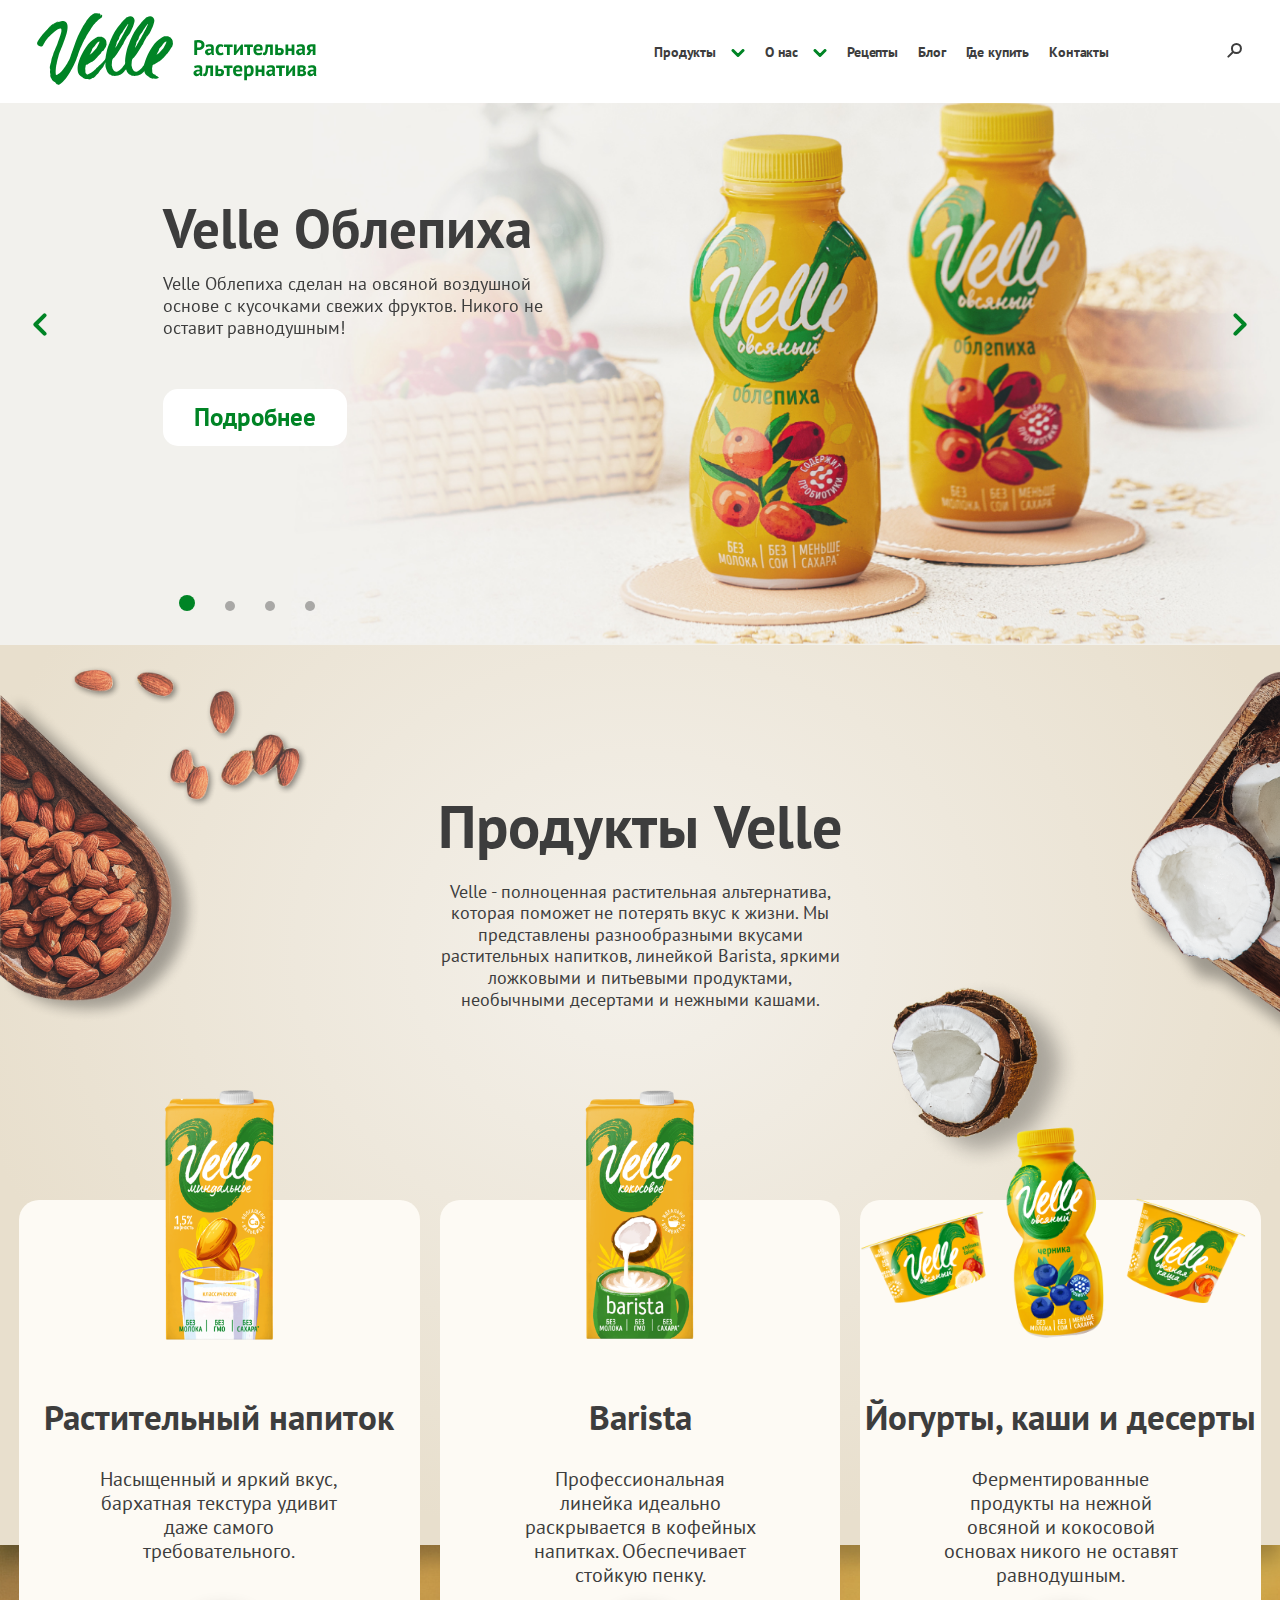
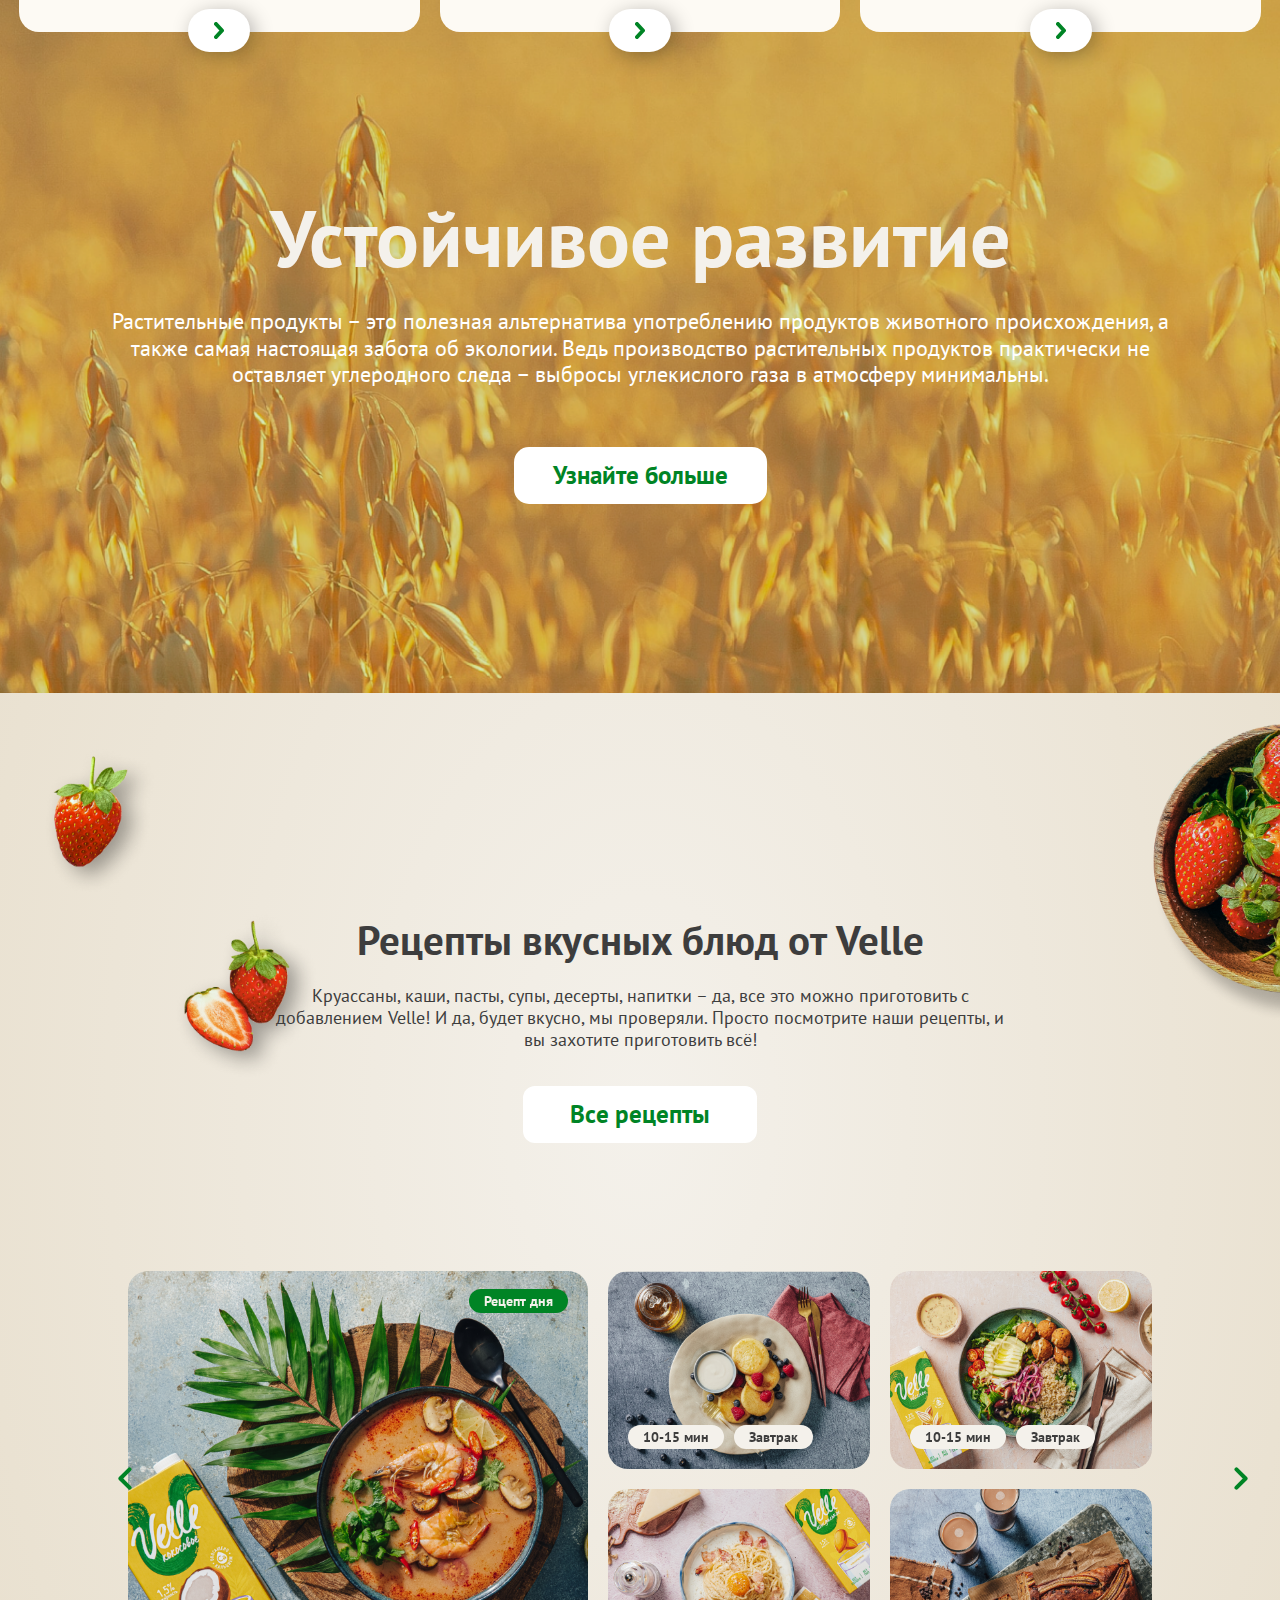
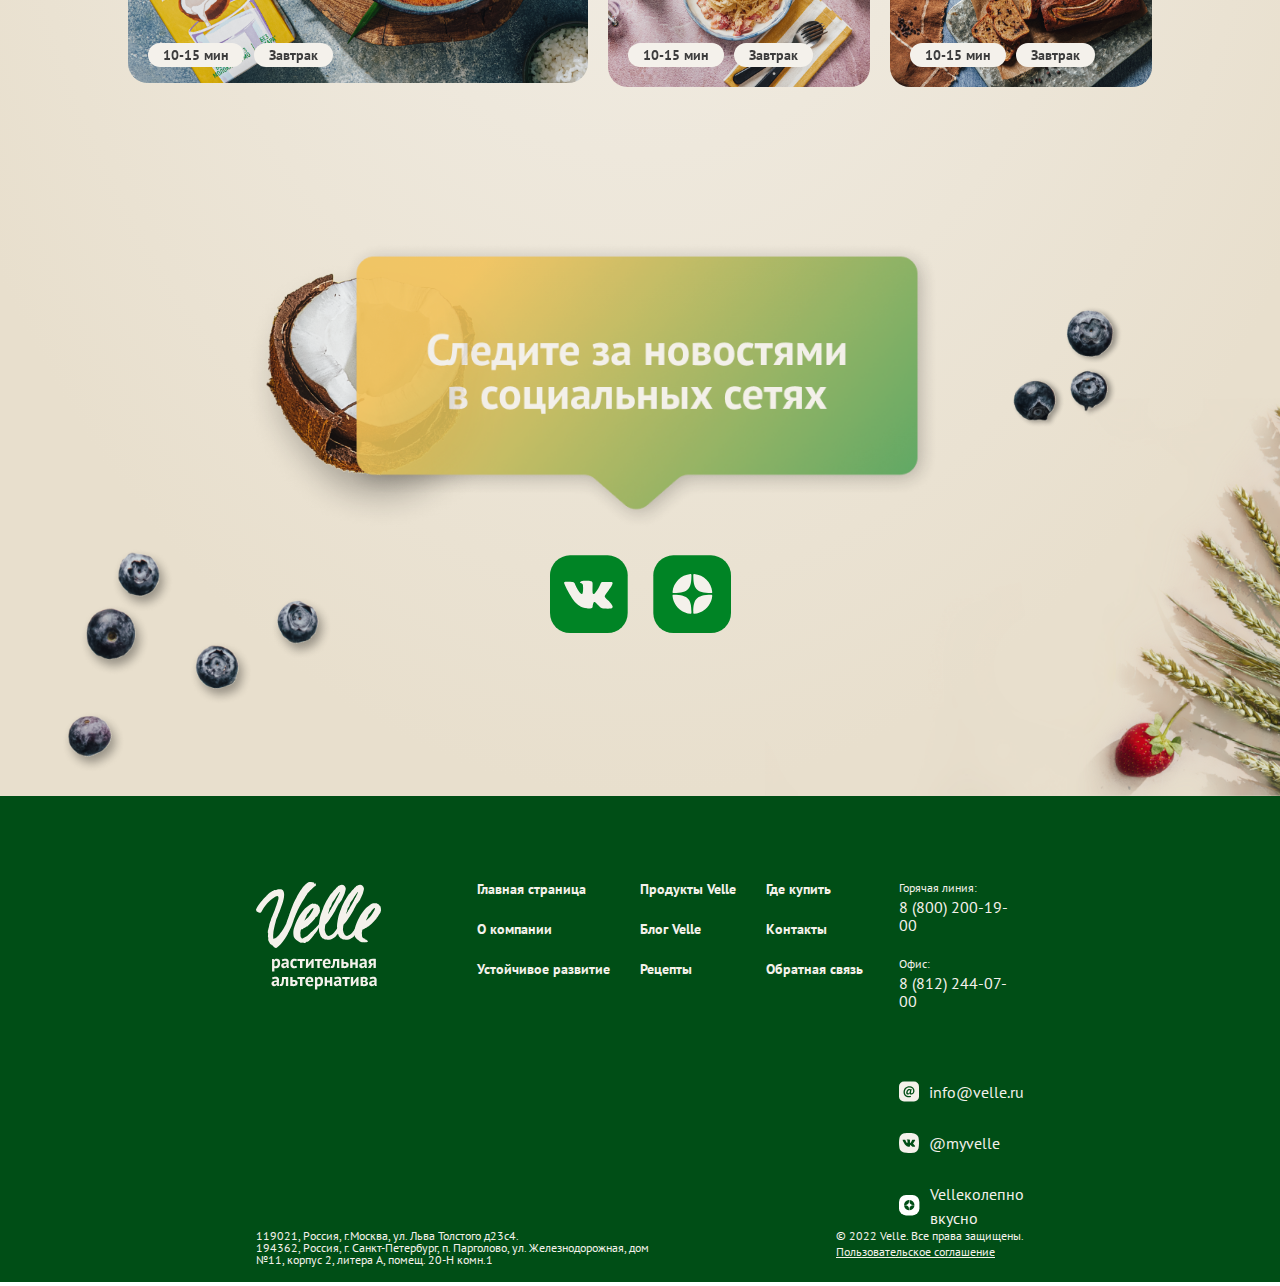
==== commit b24ac6fd: "reborn" ====
--- a/index.html
+++ b/index.html
@@ -302,7 +302,7 @@
             <a href="#" class="itemLink">Блог</a>
         </div>
         <div class="item">
-            <a href="./where.html" class="item">Где купить</a>
+            <a href="./where.html">Где купить</a>
         </div>
         <div class="item">
             <a href="./contacts.html">Контакты</a>
--- a/style/style.css
+++ b/style/style.css
@@ -37,14 +37,13 @@
   transform: translateX(-50%);
   transition: all 0.4s;
 }
-header:hover {
+header:hover .headerWrapper {
   background: #FFFFFF !important;
 }
 header .headerWrapper {
   display: flex;
   align-items: center;
   position: relative;
-  z-index: 2;
 }
 header .mWrapper {
   display: none;
@@ -89,7 +88,7 @@
 header .headerMenu .item svg {
   margin-left: 11px;
   cursor: pointer;
-  transition: 0.4s;
+  transition: 0.8s;
 }
 header .headerMenu .item .headerPopup {
   position: absolute;
@@ -99,8 +98,8 @@
   height: 614px;
   background: #FFFFFF;
   transform: translateY(-200%);
-  transition: all 0.4s;
-  z-index: 1;
+  transition: all 0.8s;
+  z-index: -1;
 }
 header .headerMenu .item .headerPopup .content {
   display: flex;
@@ -117,11 +116,8 @@
   height: 222px;
   display: flex;
   align-items: flex-end;
-  position: absolute;
-  top: -100px;
-  left: 50%;
-  transform: translateX(-50%);
-  transition: all 0.4s;
+  transition: all 0.8s;
+  margin-bottom: 20px;
 }
 header .headerMenu .item .headerPopup .content .item .itemTitle {
   font-family: "PT Sans";
@@ -137,10 +133,6 @@
   max-width: 162px;
   height: 36px;
   margin-bottom: 43px;
-  position: absolute;
-  top: -1000px;
-  left: 50%;
-  transform: translateX(-50%);
   transition: all 0.4s;
   margin-top: 10px;
 }
@@ -168,6 +160,7 @@
   padding: 25px 30px;
   background: #FFFFFF;
   transition: all 0.4s;
+  z-index: -1;
 }
 header .headerMenu .item .aboutPopup .itemAbout {
   margin-bottom: 30px;
@@ -179,7 +172,7 @@
   transform: translateX(-40%) translateY(-1000px);
 }
 header .headerMenu .item:hover svg {
-  transform: rotateX(180deg);
+  transform: rotateZ(180deg);
 }
 header .headerMenu .item:hover .mainItem {
   color: #008425;
@@ -188,7 +181,7 @@
   width: 100%;
 }
 header .headerMenu .aboutActive svg {
-  transform: rotateX(180deg);
+  transform: rotateZ(180deg);
 }
 header .headerMenu .aboutActive a {
   color: #008425;
@@ -197,7 +190,7 @@
   width: 100%;
 }
 header .headerMenu .itemActive svg {
-  transform: rotateX(180deg);
+  transform: rotateZ(180deg);
 }
 header .headerMenu .itemActive a {
   color: #008425;
@@ -905,7 +898,6 @@
 .mainWhere {
   position: relative;
   background: radial-gradient(53.65% 64.87% at 50% 35.13%, #F4F1EB 0%, #E8DFCD 100%);
-  box-shadow: 0px 15px 20px rgba(0, 0, 0, 0.25);
 }
 .mainWhere .box {
   position: absolute;
@@ -970,7 +962,6 @@
 
 .mainContacts {
   background: radial-gradient(53.65% 64.87% at 50% 35.13%, #F4F1EB 0%, #E8DFCD 100%);
-  box-shadow: 0px 15px 20px rgba(0, 0, 0, 0.25);
 }
 .mainContacts .contacts {
   width: 100%;
@@ -1083,6 +1074,147 @@
   font-size: 20px;
   line-height: 120%;
   color: #3D3D3D;
+}
+
+.mainProducts {
+  position: relative;
+  background: radial-gradient(53.65% 64.87% at 50% 35.13%, #F4F1EB 0%, #E8DFCD 100%);
+}
+.mainProducts .straw {
+  position: absolute;
+  top: 100px;
+  left: 0;
+  z-index: 1;
+  pointer-events: none;
+}
+.mainProducts .butter {
+  pointer-events: none;
+  position: absolute;
+  top: 191px;
+  right: 0;
+  z-index: 1;
+}
+.mainProducts .productPage .title {
+  font-family: "PT Sans";
+  font-style: normal;
+  font-weight: 700;
+  font-size: 80px;
+  line-height: 100%;
+  text-align: center;
+  color: #3D3D3D;
+  margin: 59px 0;
+}
+.mainProducts .productPage .tabs {
+  max-width: 1053px;
+  width: 100%;
+  margin: 0 auto 90px;
+  display: flex;
+  flex-flow: row wrap;
+  align-items: center;
+  justify-content: center;
+}
+.mainProducts .productPage .tabs .item {
+  border: 1px solid #898989;
+  box-sizing: border-box;
+  border-radius: 30px;
+  padding: 8.5px 15px;
+  margin-right: 15px;
+  font-family: "PT Sans";
+  font-style: normal;
+  font-weight: 700;
+  font-size: 18px;
+  line-height: 100%;
+  color: #898989;
+  margin-bottom: 15px;
+  transition: all 0.4s;
+}
+.mainProducts .productPage .tabs .item a {
+  color: #898989;
+}
+.mainProducts .productPage .tabs .active {
+  background: #008425;
+  border-color: transparent;
+  color: #FFFFFF;
+}
+.mainProducts .productPage .tabs .active a {
+  color: #FFFFFF;
+}
+.mainProducts .productPage .mTabs {
+  display: none;
+}
+.mainProducts .productPage .content {
+  max-width: 1322px;
+  width: 100%;
+  margin: 0 auto;
+}
+.mainProducts .productPage .content .contentBlock {
+  display: flex;
+  flex-direction: column;
+  align-items: center;
+  margin-bottom: 57px;
+}
+.mainProducts .productPage .content .contentBlock .contentBlock__title {
+  font-family: "PT Sans";
+  font-style: normal;
+  font-weight: 700;
+  font-size: 40px;
+  line-height: 92%;
+  color: #3D3D3D;
+  margin-bottom: 58px;
+  text-align: center;
+}
+.mainProducts .productPage .content .contentBlock .contentItems {
+  display: flex;
+  flex-flow: row wrap;
+  align-items: center;
+  justify-content: center;
+}
+.mainProducts .productPage .content .contentBlock .contentItems .contentItem {
+  width: 312px;
+  height: 380px;
+  background: #F4F1EB;
+  border: 1px solid #EBE3D3;
+  box-sizing: border-box;
+  border-radius: 20px;
+  display: flex;
+  flex-direction: column;
+  align-items: center;
+  justify-content: center;
+  margin-right: 22px;
+  margin-bottom: 60px;
+  position: relative;
+  overflow: hidden;
+}
+.mainProducts .productPage .content .contentBlock .contentItems .contentItem:last-of-type {
+  margin-right: unset;
+}
+.mainProducts .productPage .content .contentBlock .contentItems .contentItem .productPic {
+  margin-bottom: 54px;
+}
+.mainProducts .productPage .content .contentBlock .contentItems .contentItem .tag {
+  position: absolute;
+  top: 0;
+  left: 0;
+}
+.mainProducts .productPage .content .contentBlock .contentItems .contentItem .itemTitle {
+  font-family: "PT Sans";
+  font-style: normal;
+  font-weight: 700;
+  font-size: 22px;
+  line-height: 120%;
+  color: #3D3D3D;
+  margin-bottom: 10px;
+}
+.mainProducts .productPage .content .contentBlock .contentItems .contentItem .volume {
+  font-family: "PT Sans";
+  font-style: normal;
+  font-weight: 400;
+  font-size: 18px;
+  line-height: 120%;
+  color: #3D3D3D;
+}
+.mainProducts .productPage .mContent {
+  display: none;
 }
 
 footer {
@@ -1279,6 +1411,10 @@
   }
 }
 @media (max-width: 1420px) {
+  header .headerMenu {
+    margin-right: 117px;
+  }
+
   .mainContacts nav {
     max-width: 600px;
   }
@@ -1311,6 +1447,12 @@
     width: 146px;
     height: 65px;
   }
+
+  .mainProducts .productPage .tabs {
+    max-width: 600px;
+    position: relative;
+    z-index: 10;
+  }
 }
 @media (max-width: 1300px) {
   header .logo {
@@ -1377,6 +1519,11 @@
   }
   footer .footerContent .bottomContent .copyright p, footer .footerContent .bottomContent .copyright a {
     font-size: 12px;
+  }
+}
+@media (max-width: 1200px) {
+  .mainProducts .straw, .mainProducts .butter {
+    display: none;
   }
 }
 @media (max-width: 900px) {
@@ -1496,7 +1643,7 @@
     margin-bottom: 51px;
   }
   .mainWhere .where .content {
-    max-width: 375px;
+    max-width: 356px;
     margin-bottom: 121px;
   }
   .mainWhere .where .content .item {
@@ -1518,6 +1665,9 @@
     max-width: 89px;
   }
 
+  main nav {
+    display: none;
+  }
   main .products .items {
     flex-direction: column;
     margin-bottom: -163px;
@@ -1915,6 +2065,115 @@
     font-size: 15px;
     line-height: 120%;
   }
+
+  .mainProducts .productPage .title {
+    font-size: 36px;
+    line-height: 100%;
+    margin-top: 124px;
+    margin-bottom: 52px;
+  }
+  .mainProducts .productPage .content {
+    display: none;
+  }
+  .mainProducts .productPage .tabs {
+    display: none;
+  }
+  .mainProducts .productPage .mTabs {
+    display: flex;
+    flex-direction: column;
+    align-items: center;
+    margin-bottom: 40px;
+  }
+  .mainProducts .productPage .mTabs select {
+    border: 1px solid #898989;
+    box-sizing: border-box;
+    border-radius: 30px;
+    background: transparent;
+    padding: 8px 0;
+    text-align: center;
+    font-family: "PT Sans";
+    width: 251px;
+    font-style: normal;
+    font-weight: 700;
+    font-size: 14px;
+    line-height: 100%;
+    color: #898989;
+    outline: none;
+  }
+  .mainProducts .productPage .mTabs select:first-of-type {
+    margin-bottom: 10px;
+  }
+  .mainProducts .productPage .mContent {
+    max-width: 320px;
+    margin: 0 auto;
+    display: flex;
+    flex-direction: column;
+  }
+  .mainProducts .productPage .mContent .slider {
+    margin-bottom: 83px;
+    position: relative;
+  }
+  .mainProducts .productPage .mContent .slider .sliderTitle {
+    font-family: "PT Sans";
+    font-style: normal;
+    font-weight: 700;
+    font-size: 24px;
+    line-height: 92%;
+    text-align: center;
+    margin-bottom: 24px;
+    color: #3D3D3D;
+  }
+  .mainProducts .productPage .mContent .slider .swiper-pagination {
+    bottom: -40px;
+    display: flex;
+    align-items: center;
+    justify-content: center;
+  }
+  .mainProducts .productPage .mContent .slider .swiper-pagination-bullet {
+    background: #A7A7A7;
+    width: 4px;
+    height: 4px;
+    margin-right: 11px;
+    transition: all 0.4s;
+  }
+  .mainProducts .productPage .mContent .slider .swiper-pagination-bullet:last-of-type {
+    margin-right: unset;
+  }
+  .mainProducts .productPage .mContent .slider .swiper-pagination-bullet-active {
+    background: #004E16;
+    width: 8px;
+    height: 8px;
+  }
+  .mainProducts .productPage .mContent .slider .slideContent {
+    display: flex;
+    flex-direction: column;
+    align-items: center;
+    justify-content: center;
+    background: #F4F1EB;
+    border: 1px solid #EBE3D3;
+    box-sizing: border-box;
+    border-radius: 20px;
+    width: 320px;
+    padding: 37px 0 17px;
+  }
+  .mainProducts .productPage .mContent .slider .slideContent .name {
+    margin-top: 40px;
+    font-family: "PT Sans";
+    font-style: normal;
+    font-weight: 700;
+    font-size: 22px;
+    line-height: 120%;
+    color: #3D3D3D;
+  }
+  .mainProducts .productPage .mContent .slider .slideContent .volume {
+    font-family: "PT Sans";
+    font-style: normal;
+    font-weight: 400;
+    font-size: 18px;
+    line-height: 120%;
+    letter-spacing: -0.01em;
+    color: #3D3D3D;
+  }
 }
 .more {
   display: flex;
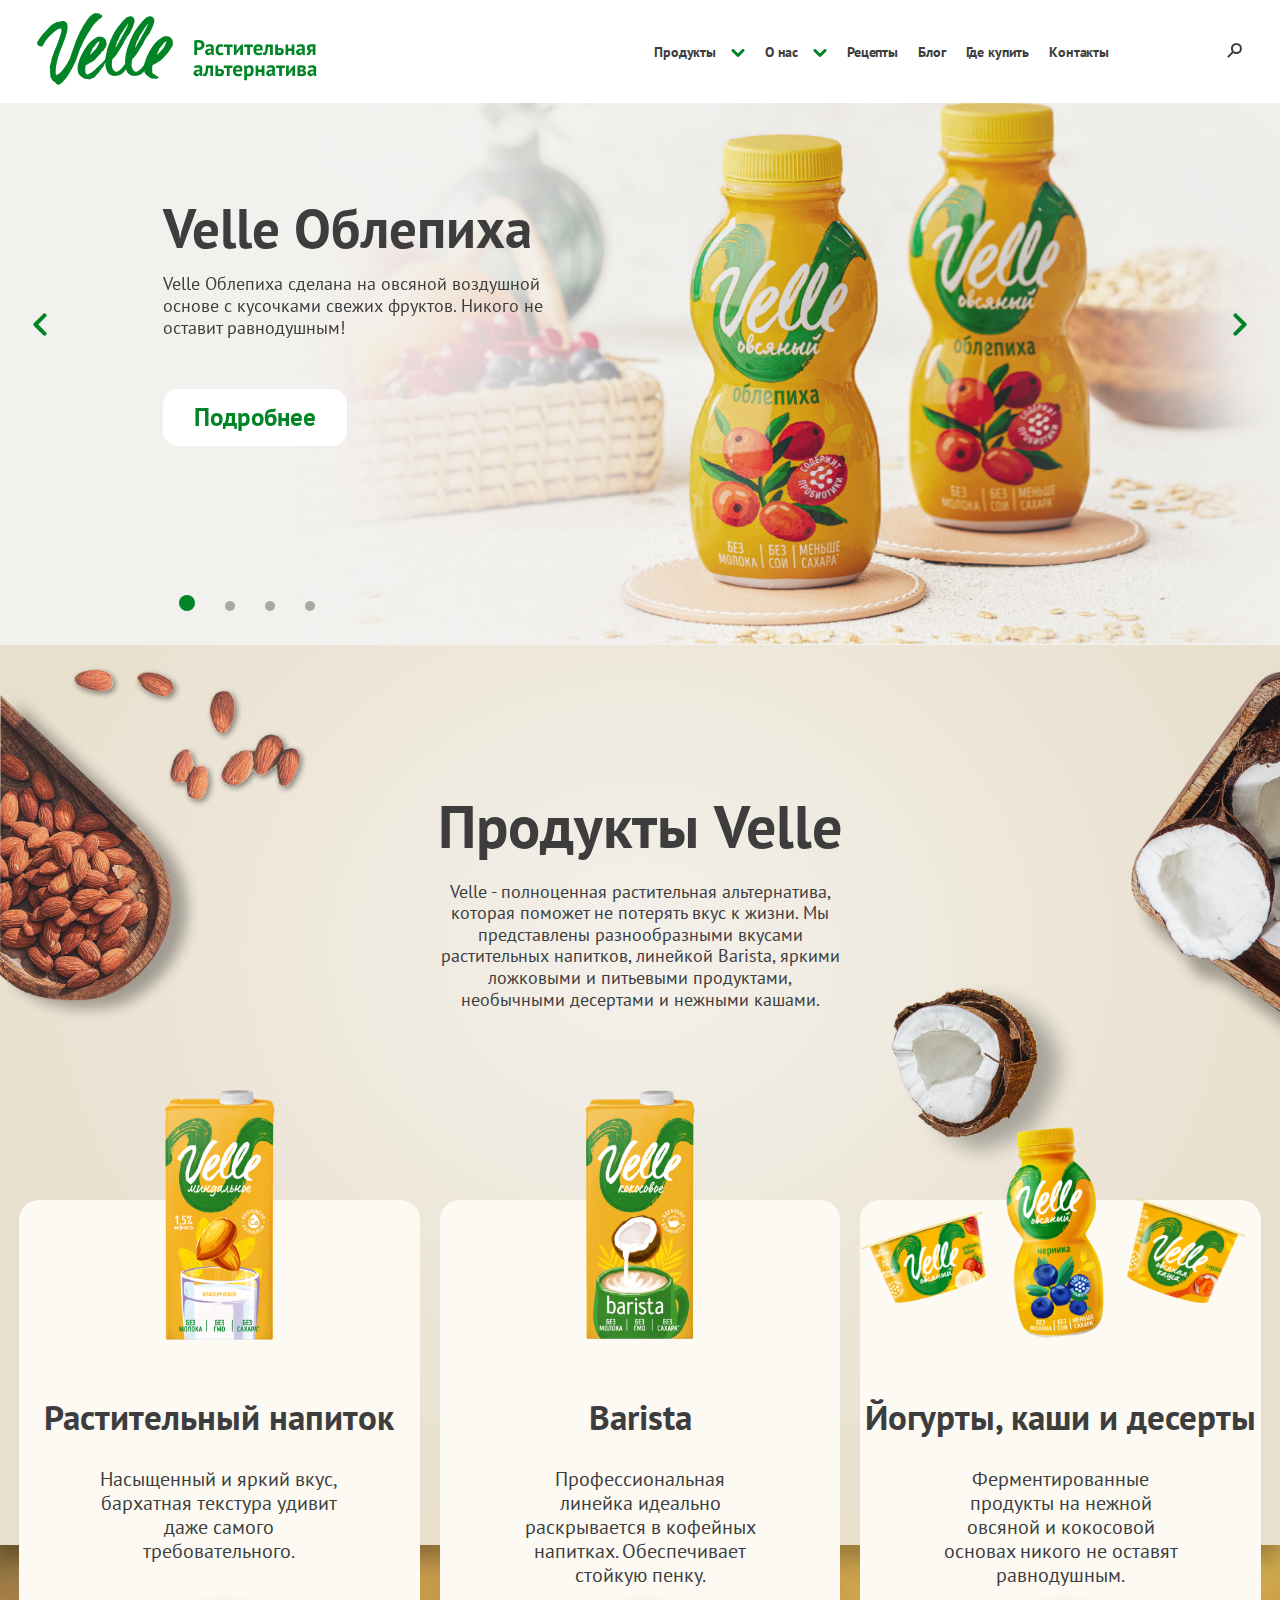
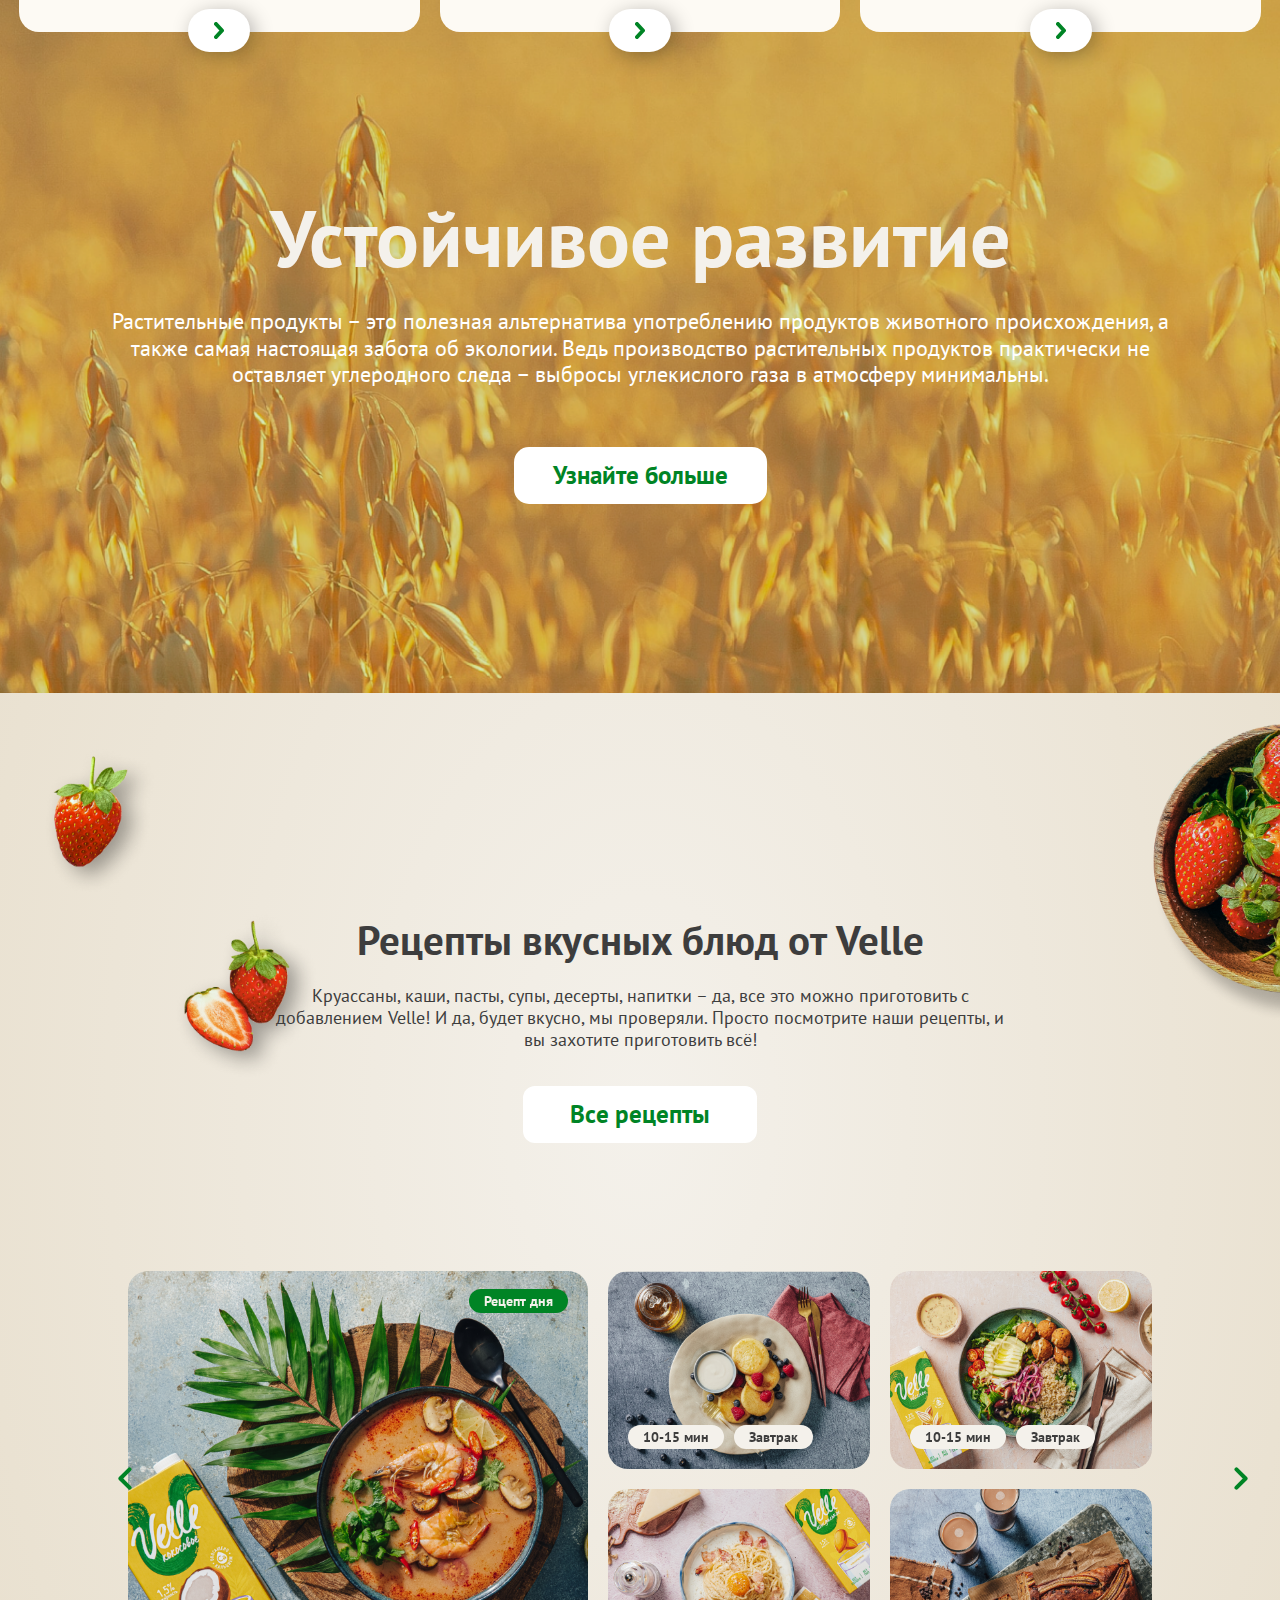
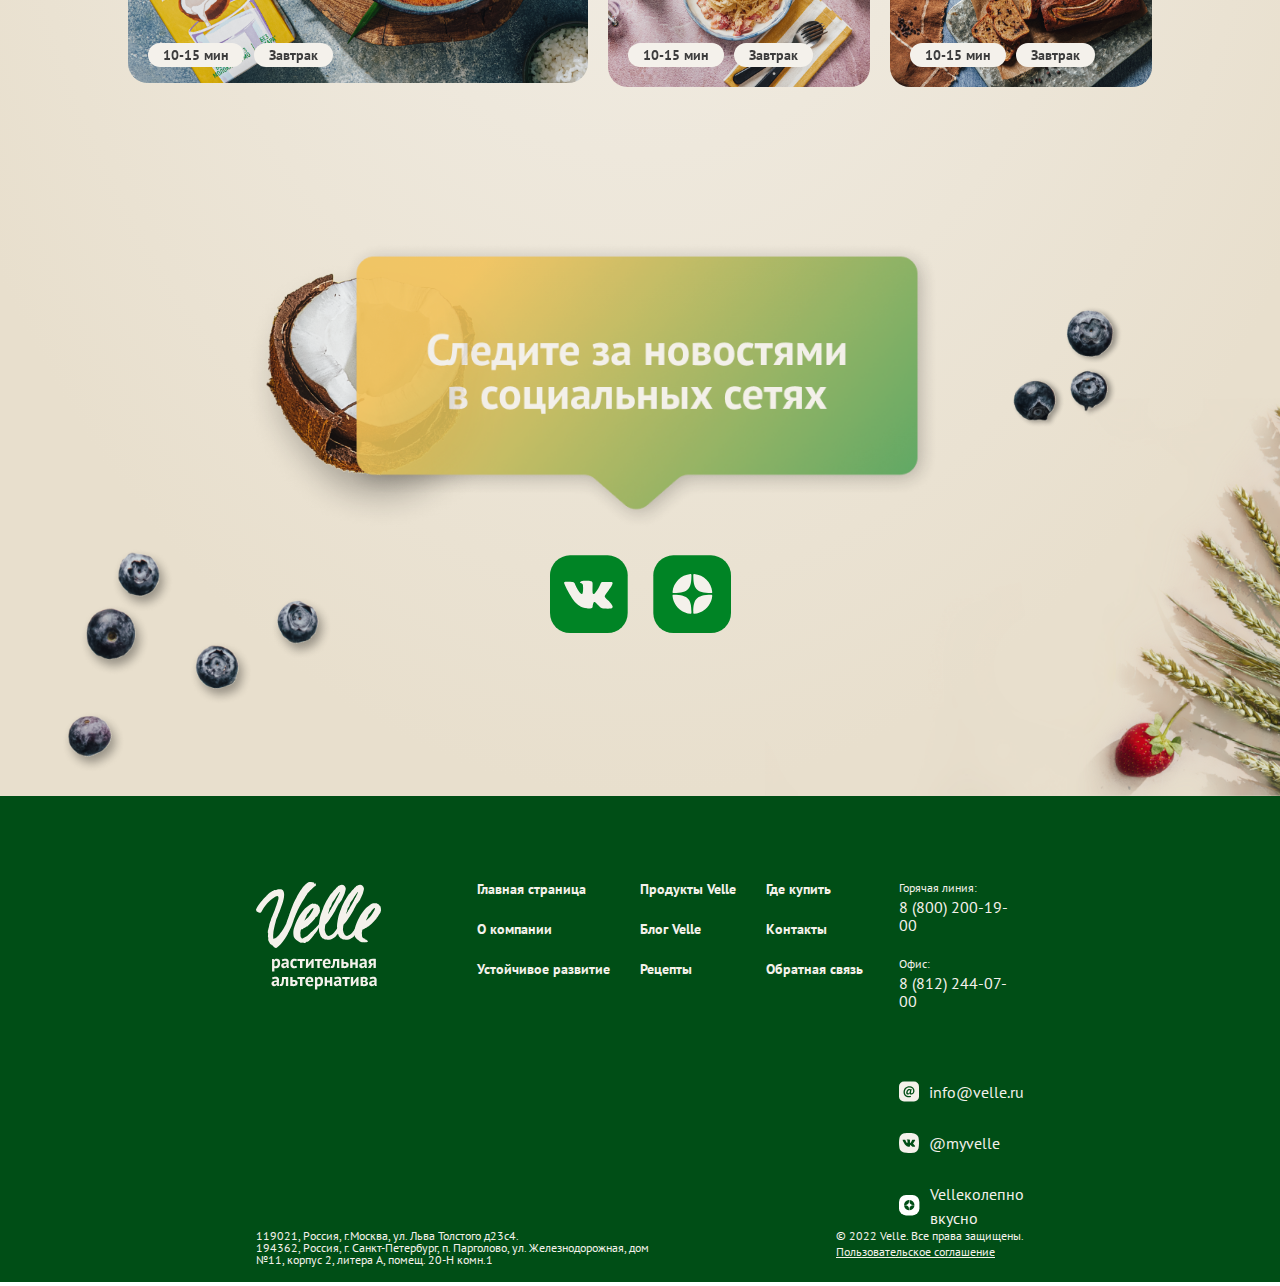
==== commit 9404ccc8: "fix pages" ====
--- a/index.html
+++ b/index.html
@@ -323,7 +323,7 @@
                             Velle Облепиха
                         </div>
                         <div class="subtitle">
-                            Velle Облепиха сделан на овсяной воздушной основе с кусочками свежих фруктов. Никого не
+                            Velle Облепиха сделана на овсяной воздушной основе с кусочками свежих фруктов. Никого не
                             оставит равнодушным!
                         </div>
                         <button class="more itemLink">
@@ -339,7 +339,7 @@
                             Velle Облепиха
                         </div>
                         <div class="subtitle">
-                            Velle Облепиха сделан на овсяной воздушной основе с кусочками свежих фруктов. Никого не
+                            Velle Облепиха сделана на овсяной воздушной основе с кусочками свежих фруктов. Никого не
                             оставит равнодушным!
                         </div>
                         <button class="more itemLink">
@@ -355,7 +355,7 @@
                             Velle Облепиха
                         </div>
                         <div class="subtitle">
-                            Velle Облепиха сделан на овсяной воздушной основе с кусочками свежих фруктов. Никого не
+                            Velle Облепиха сделана на овсяной воздушной основе с кусочками свежих фруктов. Никого не
                             оставит равнодушным!
                         </div>
                         <button class="more itemLink">
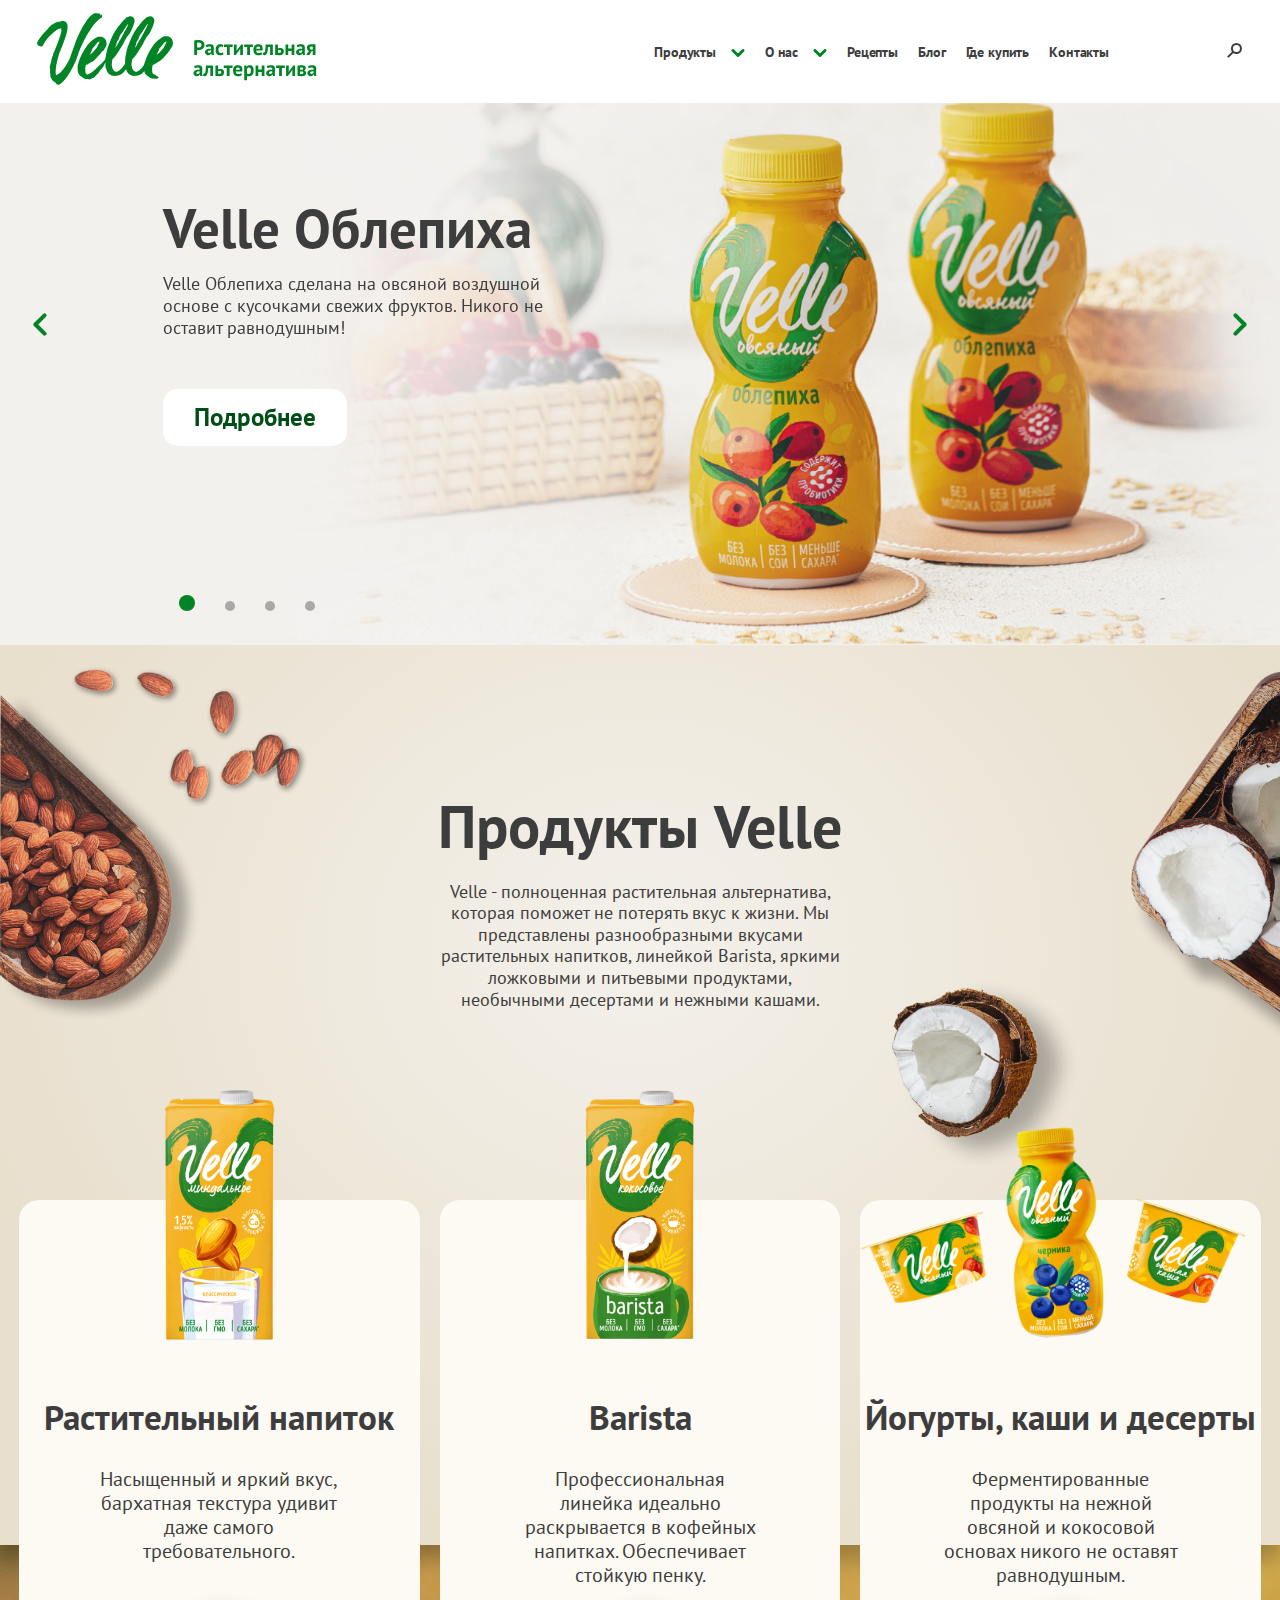
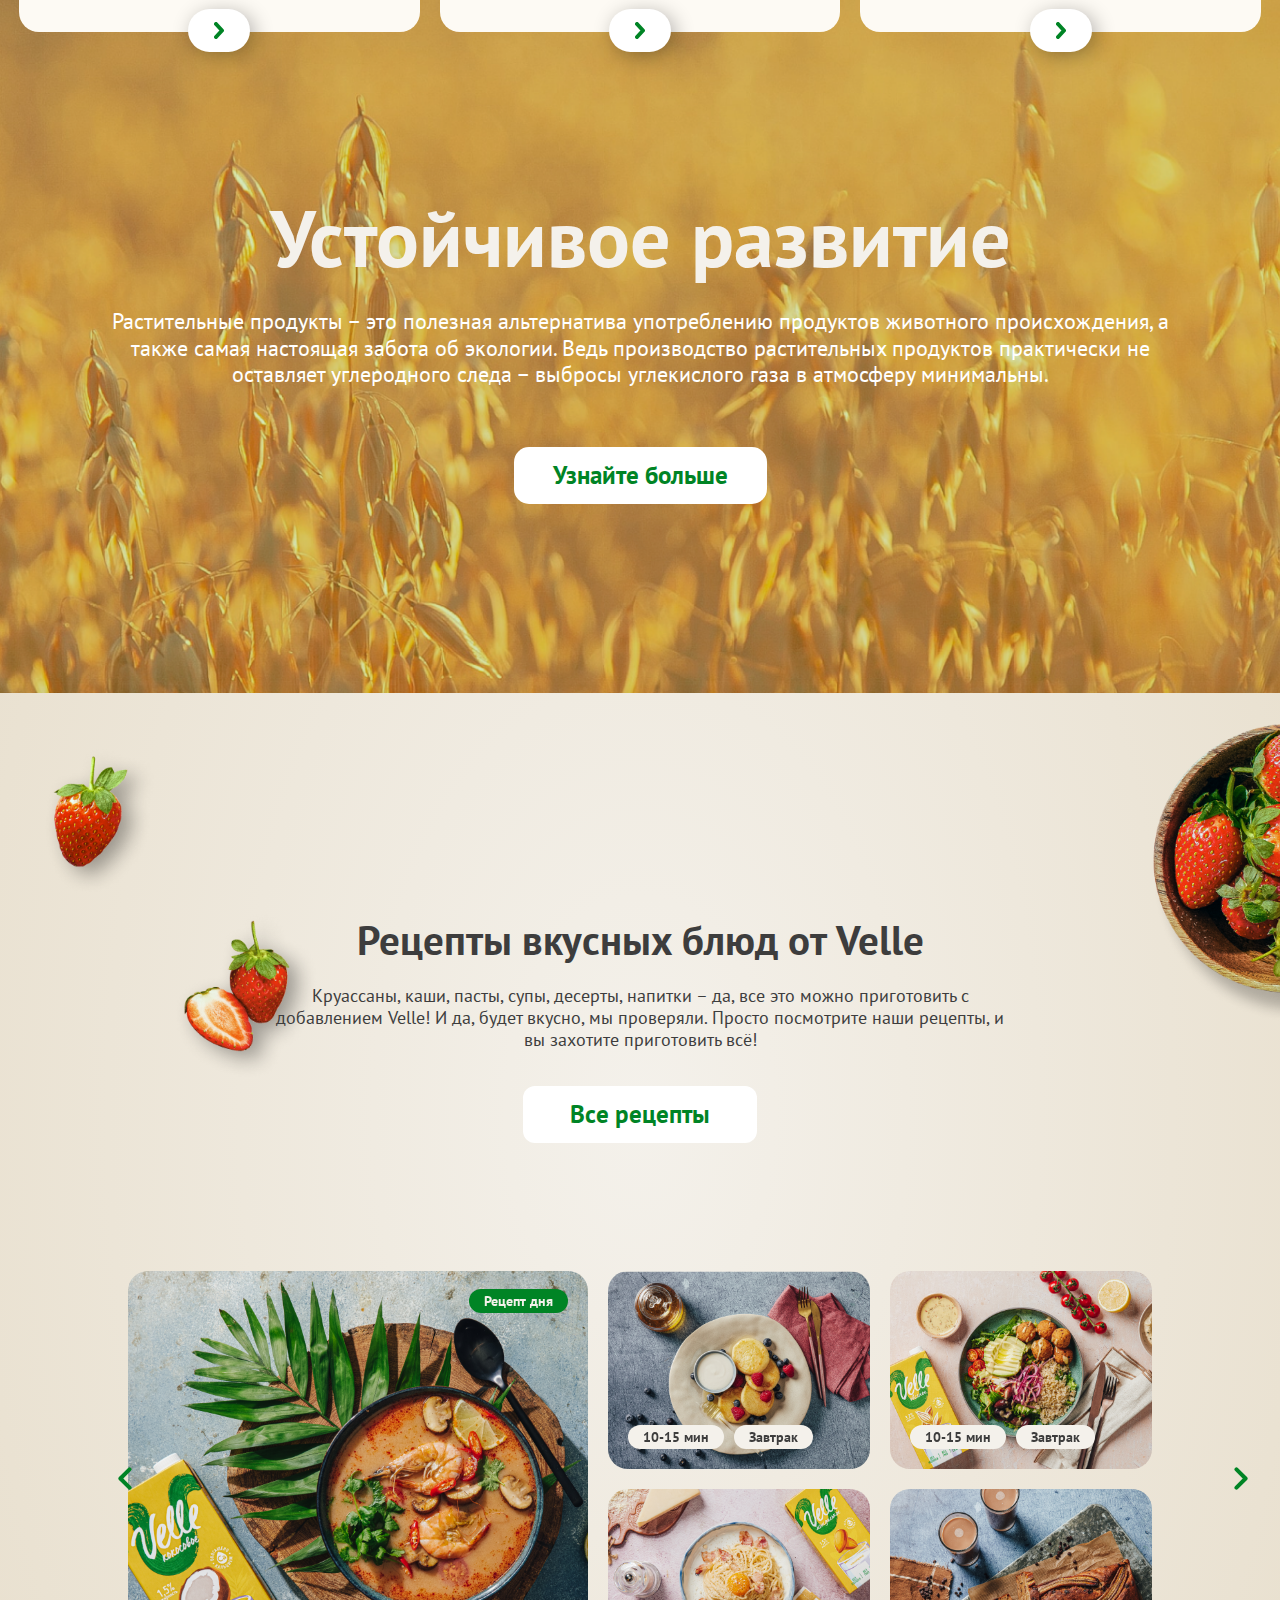
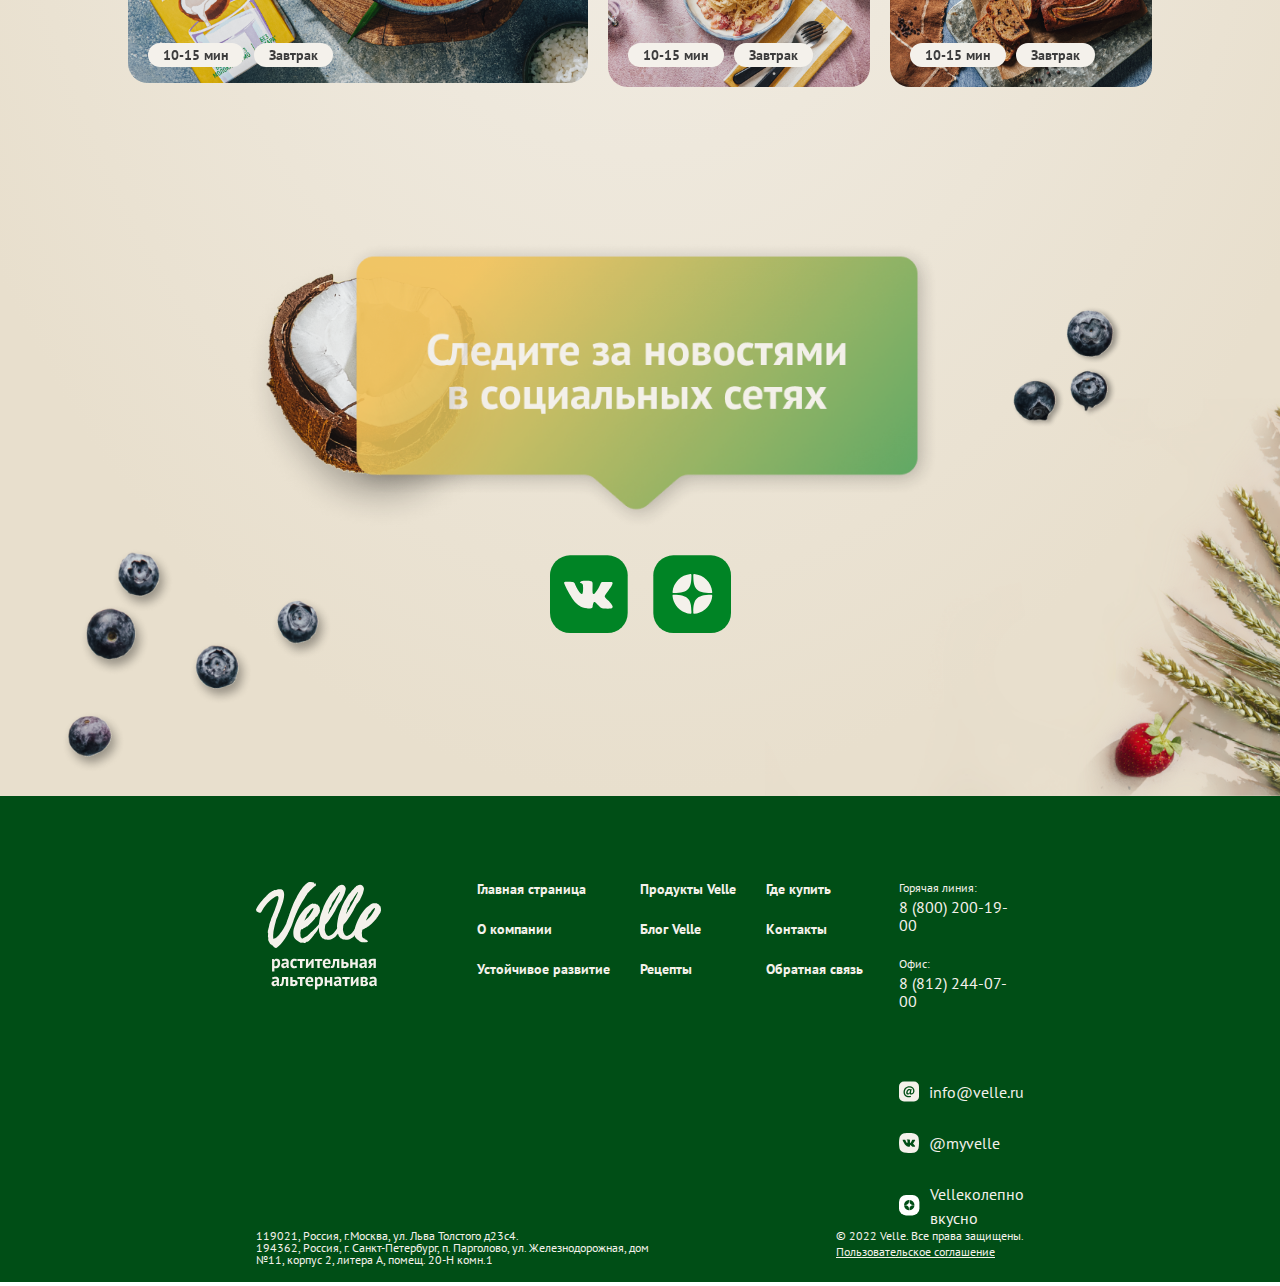
==== commit ace60e39: "update" ====
--- a/index.html
+++ b/index.html
@@ -47,7 +47,7 @@
         <div><img src="https://mc.yandex.ru/watch/85695564" style="position:absolute; left:-9999px;" alt=""/></div>
     </noscript>
     <!-- /Yandex.Metrika counter -->
-
+    <script type="text/javascript">!function(){var t=document.createElement("script");t.type="text/javascript",t.async=!0,t.src='https://vk.com/js/api/openapi.js?169',t.onload=function(){VK.Retargeting.Init("VK-RTRG-1370333-46NE2"),VK.Retargeting.Hit()},document.head.appendChild(t)}();</script><noscript><img src="https://vk.com/rtrg?p=VK-RTRG-1370333-46NE2" style="position:fixed; left:-999px;" alt=""/></noscript>
 </head>
 <body>
 <header>
@@ -56,8 +56,8 @@
             <img src="images/logo_header.svg" alt="logo" class="logo">
         </a>
         <div class="headerMenu">
-            <div class="item itemLink itemPassive ">
-                <a href="#" class="popupMenu mainItem">
+            <div class="item itemPassive">
+                <a href="./products.html" class="popupMenu mainItem">
                     Продукты
                     <div class="line"></div>
                 </a>
@@ -71,117 +71,129 @@
                     <div class="content">
                         <div class="item">
                             <div class="itemPic">
-                                <img src="images/menu/menu1.png" alt="menu">
+                                <a href="products/vmestomoloka.html">
+                                    <img src="images/menu/menu1.png" alt="menu">
+                                </a>
                             </div>
                             <div class="itemTitle">
-                                Velle Вместо молока
-                            </div>
-                            <a href="#" class="itemLink">
+                                <a href="products/vmestomoloka.html">
+                                    Velle Вместо молока
+                                </a>
+                            </div>
+                            <a href="products/vmestomoloka.html?1" class="headerlink">
                                 Миндальное
                             </a>
-                            <a href="#" class="itemLink">
+                            <a href="products/vmestomoloka.html?0" class="headerlink">
                                 Овсяное
                             </a>
-                            <a href="#" class="itemLink">
+                            <a href="products/vmestomoloka.html?2" class="headerlink">
                                 Кокосовое
                             </a>
-                            <a href="#" class="itemLink">
+                            <a href="products/vmestomoloka.html?3" class="headerlink">
                                 Банановое
                             </a>
                         </div>
                         <div class="item">
                             <div class="itemPic">
-                                <img src="images/menu/menu2.png" alt="menu">
+                                <a href="products/barista.html">
+                                    <img src="images/menu/menu2.png" alt="menu">
+                                </a>
                             </div>
                             <div class="itemTitle">
-                                Velle Barista
-                            </div>
-                            <a href="#" class="itemLink">
+                                <a href="products/barista.html">Velle Barista</a>
+                            </div>
+                            <a href="products/barista.html?1" class="headerlink">
                                 Миндальное
                             </a>
-                            <a href="#" class="itemLink">
+                            <a href="products/barista.html?3" class="headerlink">
                                 Овсяное
                             </a>
-                            <a href="#" class="itemLink">
+                            <a href="products/barista.html?0" class="headerlink">
                                 Кокосовое
                             </a>
-                            <a href="#" class="itemLink">
+                            <a href="products/barista.html?2" class="headerlink">
                                 Банановое
                             </a>
                         </div>
                         <div class="item">
                             <div class="itemPic">
-                                <img src="images/menu/menu3.png" alt="menu">
+                                <a href="products/pityevoyyogurt.html">
+                                    <img src="images/menu/menu3.png" alt="menu">
+                                </a>
                             </div>
                             <div class="itemTitle">
-                                Velle Вместо йогурта
-                                питьевой
-                            </div>
-                            <a href="#" class="itemLink">
+                                <a href="products/pityevoyyogurt.html">Velle Вместо питьевого йогурта</a>
+                            </div>
+                            <a href="products/pityevoyyogurt.html?1" class="headerlink">
                                 Облепиха
                             </a>
-                            <a href="#" class="itemLink">
+                            <a href="products/pityevoyyogurt.html?3" class="headerlink">
                                 Вишня
                             </a>
-                            <a href="#" class="itemLink">
+                            <a href="products/pityevoyyogurt.html?6" class="headerlink">
                                 Клубника-Земляника
                             </a>
-                            <a href="#" class="itemLink">
+                            <a href="products/pityevoyyogurt.html?2" class="headerlink">
                                 Малина
                             </a>
-                            <a href="#" class="itemLink">
+                            <a href="products/pityevoyyogurt.html?0" class="headerlink">
                                 Черника
                             </a>
-                            <a href="#" class="itemLink">
+                            <a href="products/pityevoyyogurt.html?5" class="headerlink">
                                 Гречишный
                             </a>
-                            <a href="#" class="itemLink">
+                            <a href="products/pityevoyyogurt.html?4" class="headerlink">
                                 Кокос
                             </a>
                         </div>
                         <div class="item">
                             <div class="itemPic">
-                                <img src="images/menu/menu4.png" alt="menu">
+                                <a href="products/lozhkoviyyogurt.html">
+                                    <img src="images/menu/menu4.png" alt="menu">
+                                </a>
                             </div>
                             <div class="itemTitle">
-                                Velle Вместо йогурта
-                                ложковый
-                            </div>
-                            <a href="#" class="itemLink">
+                                <a href="products/lozhkoviyyogurt.html">Velle Вместо ложкового йогурта</a>
+                            </div>
+                            <a href="products/lozhkoviyyogurt.html?2" class="headerlink">
                                 Клубника-Банан
                             </a>
-                            <a href="#" class="itemLink">
+                            <a href="products/lozhkoviyyogurt.html?3" class="headerlink">
                                 Манго-Маракуйя
                             </a>
-                            <a href="#" class="itemLink">
+                            <a href="products/lozhkoviyyogurt.html?1" class="headerlink">
                                 Малина-Ежевика
                             </a>
-                            <a href="#" class="itemLink">
+                            <a href="products/lozhkoviyyogurt.html?0" class="headerlink">
                                 Печёное Яблоко
                             </a>
                         </div>
                         <div class="item">
                             <div class="itemPic">
-                                <img src="images/menu/menu5.png" alt="menu">
+                                <a href="products/kasha.html">
+                                    <img src="images/menu/menu5.png" alt="menu">
+                                </a>
                             </div>
                             <div class="itemTitle">
-                                Velle Каша
-                            </div>
-                            <a href="#" class="itemLink">
+                                <a href="products/kasha.html">Velle Каша</a>
+                            </div>
+                            <a href="products/kasha.html?0" class="headerlink">
                                 Курага
                             </a>
-                            <a href="#" class="itemLink">
+                            <a href="products/kasha.html?1" class="headerlink">
                                 Чернослив
                             </a>
                         </div>
                         <div class="item">
                             <div class="itemPic">
-                                <img src="images/menu/menu6.png" alt="menu">
+                                <a href="products/dessert.html">
+                                    <img src="images/menu/menu6.png" alt="menu">
+                                </a>
                             </div>
                             <div class="itemTitle">
-                                Velle Десерт
-                            </div>
-                            <a href="#" class="itemLink">
+                                <a href="products/dessert.html">Velle Десерт</a>
+                            </div>
+                            <a href="products/dessert.html?0" class="headerlink">
                                 Соленая Карамель
                             </a>
                         </div>
@@ -252,31 +264,29 @@
     </div>
     <div class="mWrapper">
         <div class="item mobMenuProducts">
-            <a href="#" class="itemLink">Продукты</a>
+            <a href="#" class="">Продукты</a>
             <svg width="14" height="8" viewBox="0 0 14 8" fill="none" xmlns="http://www.w3.org/2000/svg">
                 <path d="M12 1.5L7 6.5L2 1.5" stroke="#008425" stroke-width="3" stroke-linecap="round"
                       stroke-linejoin="round"/>
             </svg>
         </div>
         <div class="subItems">
-            <a href="#" class="itemLink">
+            <a href="./products.html#vmestomoloka" class="">
                 Velle Вместо молока
             </a>
-            <a href="#" class="itemLink">
+            <a href="./products.html#barista" class="">
                 Velle Barista
             </a>
-            <a href="#" class="itemLink">
-                Velle Вместо йогурта
-                питьевой
-            </a>
-            <a href="#" class="itemLink">
-                Velle Вместо йогурта
-                ложковый
-            </a>
-            <a href="#" class="itemLink">
+            <a href="./products.html#pityevoyyougurt" class="">
+                Velle Вместо питьевого йогурта
+            </a>
+            <a href="./products.html#lozhkoviyyogurt" class="">
+                Velle Вместо ложкового йогурта
+            </a>
+            <a href="./products.html#kasha" class="">
                 Velle Каша
             </a>
-            <a href="#" class="itemLink">
+            <a href="./products.html#dessert" class="">
                 Velle Десерт
             </a>
         </div>
@@ -311,7 +321,7 @@
 </header>
 <main>
     <div class="banner">
-        <div class="swiper">
+        <div class="swiper mainSlider">
             <!-- Additional required wrapper -->
             <div class="swiper-wrapper">
                 <!-- Slides -->
@@ -326,62 +336,62 @@
                             Velle Облепиха сделана на овсяной воздушной основе с кусочками свежих фруктов. Никого не
                             оставит равнодушным!
                         </div>
-                        <button class="more itemLink">
-                            Подробнее
+                        <button class="more">
+                            <a href="products/pityevoyyogurt.html?1">Подробнее</a>
                         </button>
                     </div>
                 </div>
                 <div class="swiper-slide">
-                    <img src="images/banner.png" alt="banner" class="bannerPic">
-                    <img src="images/mbanner.jpg" alt="mbanner" class="mBannerPic">
+                    <img src="images/banner1.png" alt="banner" class="bannerPic">
+                    <img src="images/mbanner1.png" alt="mbanner" class="mBannerPic">
                     <div class="content">
                         <div class="title">
-                            Velle Облепиха
+                            Velle <br>
+                            Солёная Карамель
                         </div>
                         <div class="subtitle">
-                            Velle Облепиха сделана на овсяной воздушной основе с кусочками свежих фруктов. Никого не
-                            оставит равнодушным!
-                        </div>
-                        <button class="more itemLink">
-                            Подробнее
+                            Десерт на текстурной мультизлаковой основе с добавлением карамельного сиропа, с семенами тыквы и ядрами подсолнечника
+                        </div>
+                        <button class="more">
+                            <a href="products/dessert.html?0">Подробнее</a>
                         </button>
                     </div>
                 </div>
                 <div class="swiper-slide">
-                    <img src="images/banner.png" alt="banner" class="bannerPic">
-                    <img src="images/mbanner.jpg" alt="mbanner" class="mBannerPic">
+                    <img src="images/banner2.png" alt="banner" class="bannerPic">
+                    <img src="images/mbanner2.png" alt="mbanner" class="mBannerPic">
                     <div class="content">
                         <div class="title">
-                            Velle Облепиха
+                            Velle <br>
+                            Печёное Яблоко
                         </div>
                         <div class="subtitle">
-                            Velle Облепиха сделана на овсяной воздушной основе с кусочками свежих фруктов. Никого не
-                            оставит равнодушным!
-                        </div>
-                        <button class="more itemLink">
-                            Подробнее
+                            Овсяный Velle Печёное Яблоко с отрубями и кусочками свежих фруктов. Идеально подойдет к завтраку!
+                        </div>
+                        <button class="more">
+                            <a href="products/lozhkoviyyogurt.html?0">Подробнее</a>
                         </button>
                     </div>
                 </div>
                 <div class="swiper-slide">
-                    <img src="images/banner.png" alt="banner" class="bannerPic">
-                    <img src="images/mbanner.jpg" alt="mbanner" class="mBannerPic">
+                    <img src="images/banner3.png" alt="banner" class="bannerPic">
+                    <img src="images/mbanner3.png" alt="mbanner" class="mBannerPic">
                     <div class="content">
                         <div class="title">
-                            Velle Облепиха
+                            Velle <br>
+                            Гречишный
                         </div>
                         <div class="subtitle">
-                            Velle Облепиха сделан на овсяной воздушной основе с кусочками свежих фруктов. Никого не
-                            оставит равнодушным!
-                        </div>
-                        <button class="more itemLink">
-                            Подробнее
+                            Velle "Вместо йогурта" Гречишный сделан на нежной кокосовой основе с добавлением семян гречихи
+                        </div>
+                        <button class="more">
+                            <a href="products/pityevoyyogurt.html?5">Подробнее</a>
                         </button>
                     </div>
                 </div>
             </div>
             <!-- If we need pagination -->
-            <div class="swiper-pagination"></div>
+            <div class="swiper-pagination mainPagination"></div>
             <div class="prev-arrow">
                 <svg width="14" height="23" viewBox="0 0 14 23" fill="none" xmlns="http://www.w3.org/2000/svg">
                     <path d="M11.55 20.6499L2.40002 11.4999L11.55 2.34991" stroke="#008425" stroke-width="4"
@@ -417,11 +427,13 @@
                 <div class="itemSubtitle">
                     Насыщенный и яркий вкус, бархатная текстура удивит даже самого требовательного.
                 </div>
-                <button class="move itemLink">
-                    <svg width="10" height="17" viewBox="0 0 10 17" fill="none" xmlns="http://www.w3.org/2000/svg">
-                        <path d="M2 2L8 8.5L2 15" stroke="#008425" stroke-width="4" stroke-linecap="round"
-                              stroke-linejoin="round"/>
-                    </svg>
+                <button class="move">
+                    <a href="products.html#vmestomoloka">
+                        <svg width="10" height="17" viewBox="0 0 10 17" fill="none" xmlns="http://www.w3.org/2000/svg">
+                            <path d="M2 2L8 8.5L2 15" stroke="#008425" stroke-width="4" stroke-linecap="round"
+                                  stroke-linejoin="round"/>
+                        </svg>
+                    </a>
                 </button>
             </div>
             <div class="item">
@@ -434,10 +446,12 @@
                     Профессиональная линейка идеально раскрывается в кофейных напитках. Обеспечивает стойкую пенку.
                 </div>
                 <button class="move itemLink">
-                    <svg width="10" height="17" viewBox="0 0 10 17" fill="none" xmlns="http://www.w3.org/2000/svg">
-                        <path d="M2 2L8 8.5L2 15" stroke="#008425" stroke-width="4" stroke-linecap="round"
-                              stroke-linejoin="round"/>
-                    </svg>
+                    <a href="products.html#barista">
+                        <svg width="10" height="17" viewBox="0 0 10 17" fill="none" xmlns="http://www.w3.org/2000/svg">
+                            <path d="M2 2L8 8.5L2 15" stroke="#008425" stroke-width="4" stroke-linecap="round"
+                                  stroke-linejoin="round"/>
+                        </svg>
+                    </a>
                 </button>
             </div>
             <div class="item">
@@ -450,10 +464,12 @@
                     Ферментированные продукты на нежной овсяной и кокосовой основах никого не оставят равнодушным.
                 </div>
                 <button class="move itemLink">
-                    <svg width="10" height="17" viewBox="0 0 10 17" fill="none" xmlns="http://www.w3.org/2000/svg">
-                        <path d="M2 2L8 8.5L2 15" stroke="#008425" stroke-width="4" stroke-linecap="round"
-                              stroke-linejoin="round"/>
-                    </svg>
+                    <a href="products.html">
+                        <svg width="10" height="17" viewBox="0 0 10 17" fill="none" xmlns="http://www.w3.org/2000/svg">
+                            <path d="M2 2L8 8.5L2 15" stroke="#008425" stroke-width="4" stroke-linecap="round"
+                                  stroke-linejoin="round"/>
+                        </svg>
+                    </a>
                 </button>
             </div>
         </div>
@@ -1014,7 +1030,7 @@
                 <a href="#" class="item itemLink">
                     Устойчивое развитие
                 </a>
-                <a href="#" class="item itemLink">
+                <a href="./products.html" class="item itemLink">
                     Продукты Velle
                 </a>
                 <a href="#" class="item itemLink">
@@ -1074,7 +1090,7 @@
     </div>
     <div class="mFooterContent">
         <div class="menu">
-            <a href="#" class="item">
+            <a href="./index.html" class="item">
                 Главная страница
             </a>
             <a href="#" class="item itemLink">
@@ -1083,7 +1099,7 @@
             <a href="#" class="item itemLink">
                 Устойчивое развитие
             </a>
-            <a href="#" class="item itemLink">
+            <a href="./products.html" class="item">
                 Продукты Velle
             </a>
             <a href="#" class="item itemLink">
--- a/style/style.css
+++ b/style/style.css
@@ -1,30 +1,25 @@
 body {
   margin: 0;
   padding: 0;
-  overflow-x: hidden;
-}
+  overflow-x: hidden; }
 
 h1, h2, p, a, button {
   margin: 0;
-  padding: 0;
-}
+  padding: 0; }
 
 button, a {
   outline: none;
   border: none;
   text-decoration: none;
-  background: transparent;
-}
+  background: transparent; }
 
 button {
   cursor: pointer;
   transition: all 0.4s;
-  border: 1px solid transparent;
-}
+  border: 1px solid transparent; }
 
 .scroll-header {
-  background: #FFFFFF;
-}
+  background: #FFFFFF; }
 
 header {
   max-width: 100%;
@@ -35,1187 +30,1376 @@
   top: 0;
   left: 50%;
   transform: translateX(-50%);
-  transition: all 0.4s;
-}
-header:hover .headerWrapper {
-  background: #FFFFFF !important;
-}
-header .headerWrapper {
-  display: flex;
-  align-items: center;
-  position: relative;
-}
-header .mWrapper {
-  display: none;
-}
-header .logo {
-  margin-left: 142px;
-}
-header .headerMenu {
-  margin-left: auto;
-  display: flex;
-  align-items: center;
-  margin-right: 148px;
-}
-header .headerMenu .item {
-  margin-right: 60px;
-}
-header .headerMenu .item:last-child {
-  margin-right: unset;
-}
-header .headerMenu .item a {
-  font-family: "PT Sans";
-  font-style: normal;
-  font-weight: 700;
-  font-size: 18px;
-  line-height: 100%;
-  text-align: center;
-  letter-spacing: -0.01em;
-  color: #3D3D3D;
-  position: relative;
-  z-index: 2;
-}
-header .headerMenu .item a .line {
-  position: absolute;
-  width: 0;
-  height: 2px;
-  bottom: -7px;
-  left: 50%;
-  transform: translateX(-50%);
-  background: #F4B223;
-  transition: all 0.4s;
-}
-header .headerMenu .item svg {
-  margin-left: 11px;
-  cursor: pointer;
-  transition: 0.8s;
-}
-header .headerMenu .item .headerPopup {
-  position: absolute;
-  bottom: -610px;
-  left: 0;
-  width: 100%;
-  height: 614px;
-  background: #FFFFFF;
-  transform: translateY(-200%);
-  transition: all 0.8s;
-  z-index: -1;
-}
-header .headerMenu .item .headerPopup .content {
-  display: flex;
-  justify-content: space-between;
-  padding: 52px 120px;
-  position: relative;
-}
-header .headerMenu .item .headerPopup .content .item {
-  display: flex;
-  flex-direction: column;
-  align-items: center;
-}
-header .headerMenu .item .headerPopup .content .item .itemPic {
-  height: 222px;
-  display: flex;
-  align-items: flex-end;
-  transition: all 0.8s;
-  margin-bottom: 20px;
-}
-header .headerMenu .item .headerPopup .content .item .itemTitle {
-  font-family: "PT Sans";
-  font-style: normal;
-  font-weight: 700;
-  font-size: 18px;
-  line-height: 100%;
-  display: flex;
-  align-items: flex-start;
-  text-align: center;
-  letter-spacing: -0.01em;
-  color: #3D3D3D;
-  max-width: 162px;
-  height: 36px;
-  margin-bottom: 43px;
-  transition: all 0.4s;
-  margin-top: 10px;
-}
-header .headerMenu .item .headerPopup .content .item .itemLink {
-  font-family: "PT Sans";
-  font-style: normal;
-  font-weight: 400;
-  font-size: 18px;
-  line-height: 100%;
-  letter-spacing: -0.01em;
-  color: #3D3D3D;
-  margin-bottom: 10px;
-  opacity: 0;
-  transition: all 0.8s;
-}
-header .headerMenu .item .headerPopup .content .item .itemLink:last-child {
-  margin-bottom: unset;
-}
-header .headerMenu .item .aboutPopup {
-  display: flex;
-  flex-direction: column;
-  position: absolute;
-  bottom: -134px;
-  transform: translateX(-40%) translateY(0);
-  padding: 25px 30px;
-  background: #FFFFFF;
-  transition: all 0.4s;
-  z-index: -1;
-}
-header .headerMenu .item .aboutPopup .itemAbout {
-  margin-bottom: 30px;
-}
-header .headerMenu .item .aboutPopup .itemAbout:hover {
-  color: #008425;
-}
-header .headerMenu .item .closedAbout {
-  transform: translateX(-40%) translateY(-1000px);
-}
-header .headerMenu .item:hover svg {
-  transform: rotateZ(180deg);
-}
-header .headerMenu .item:hover .mainItem {
-  color: #008425;
-}
-header .headerMenu .item:hover .mainItem .line {
-  width: 100%;
-}
-header .headerMenu .aboutActive svg {
-  transform: rotateZ(180deg);
-}
-header .headerMenu .aboutActive a {
-  color: #008425;
-}
-header .headerMenu .aboutActive a .line {
-  width: 100%;
-}
-header .headerMenu .itemActive svg {
-  transform: rotateZ(180deg);
-}
-header .headerMenu .itemActive a {
-  color: #008425;
-}
-header .headerMenu .itemActive a .line {
-  width: 100%;
-}
-header .headerMenu .itemActive .headerPopup {
-  transform: unset;
-}
-header .headerMenu .itemActive .headerPopup .content .item .itemPic, header .headerMenu .itemActive .headerPopup .content .item .itemTitle {
-  position: relative;
-  top: unset;
-  left: unset;
-  transform: unset;
-}
-header .headerMenu .itemActive .headerPopup .content .item .itemLink {
-  opacity: 1;
-}
-header .search {
-  margin-right: 37px;
-}
-header .burger {
-  display: none;
-}
-header .closeBurger {
-  display: none;
-}
+  transition: all 0.4s; }
+  header:hover .headerWrapper {
+    background: #FFFFFF !important; }
+  header .headerWrapper {
+    display: flex;
+    align-items: center;
+    position: relative; }
+  header .mWrapper {
+    display: none; }
+  header .logo {
+    margin-left: 142px; }
+  header .headerMenu {
+    margin-left: auto;
+    display: flex;
+    align-items: center;
+    margin-right: 148px; }
+    header .headerMenu .item {
+      margin-right: 60px; }
+      header .headerMenu .item:last-child {
+        margin-right: unset; }
+      header .headerMenu .item a {
+        font-family: 'PT Sans';
+        font-style: normal;
+        font-weight: 700;
+        font-size: 18px;
+        line-height: 100%;
+        text-align: center;
+        letter-spacing: -0.01em;
+        color: #3D3D3D;
+        position: relative;
+        z-index: 2; }
+        header .headerMenu .item a .line {
+          position: absolute;
+          width: 0;
+          height: 2px;
+          bottom: -7px;
+          left: 50%;
+          transform: translateX(-50%);
+          background: #F4B223;
+          transition: all 0.4s; }
+      header .headerMenu .item svg {
+        margin-left: 11px;
+        cursor: pointer;
+        transition: 0.8s; }
+      header .headerMenu .item .headerPopup {
+        position: absolute;
+        bottom: -610px;
+        left: 0;
+        width: 100%;
+        height: 614px;
+        background: #FFFFFF;
+        transform: translateY(-200%);
+        transition: all 0.8s;
+        z-index: -1; }
+        header .headerMenu .item .headerPopup .content {
+          display: flex;
+          justify-content: space-between;
+          padding: 52px 120px;
+          position: relative; }
+          header .headerMenu .item .headerPopup .content .item {
+            display: flex;
+            flex-direction: column;
+            align-items: center; }
+            header .headerMenu .item .headerPopup .content .item .itemPic {
+              height: 222px;
+              display: flex;
+              align-items: flex-end;
+              transition: all 0.8s;
+              margin-bottom: 20px; }
+            header .headerMenu .item .headerPopup .content .item .itemTitle {
+              font-family: 'PT Sans';
+              font-style: normal;
+              font-weight: 700;
+              font-size: 18px;
+              line-height: 100%;
+              display: flex;
+              align-items: flex-start;
+              text-align: center;
+              letter-spacing: -0.01em;
+              color: #3D3D3D;
+              max-width: 162px;
+              height: 36px;
+              margin-bottom: 43px;
+              transition: all 0.4s;
+              margin-top: 10px; }
+            header .headerMenu .item .headerPopup .content .item .headerlink {
+              font-family: 'PT Sans';
+              font-style: normal;
+              font-weight: 400;
+              font-size: 18px;
+              line-height: 100%;
+              letter-spacing: -0.01em;
+              color: #3D3D3D;
+              margin-bottom: 10px;
+              opacity: 1;
+              transition: all 0.8s; }
+              header .headerMenu .item .headerPopup .content .item .headerlink:last-child {
+                margin-bottom: unset; }
+      header .headerMenu .item .aboutPopup {
+        display: flex;
+        flex-direction: column;
+        position: absolute;
+        bottom: -134px;
+        transform: translateX(-40%) translateY(0);
+        padding: 25px 30px;
+        background: #FFFFFF;
+        transition: all 0.4s;
+        z-index: -1; }
+        header .headerMenu .item .aboutPopup .itemAbout {
+          margin-bottom: 30px; }
+          header .headerMenu .item .aboutPopup .itemAbout:hover {
+            color: #008425; }
+      header .headerMenu .item .closedAbout {
+        transform: translateX(-40%) translateY(-1000px); }
+      header .headerMenu .item:hover svg {
+        transform: rotateZ(180deg); }
+      header .headerMenu .item:hover .mainItem {
+        color: #008425; }
+        header .headerMenu .item:hover .mainItem .line {
+          width: 100%; }
+    header .headerMenu .aboutActive svg {
+      transform: rotateZ(180deg); }
+    header .headerMenu .aboutActive a {
+      color: #008425; }
+      header .headerMenu .aboutActive a .line {
+        width: 100%; }
+    header .headerMenu .itemActive svg {
+      transform: rotateZ(180deg); }
+    header .headerMenu .itemActive a {
+      color: #008425; }
+      header .headerMenu .itemActive a .line {
+        width: 100%; }
+    header .headerMenu .itemActive .headerPopup {
+      transform: unset; }
+      header .headerMenu .itemActive .headerPopup .content .item .itemPic, header .headerMenu .itemActive .headerPopup .content .item .itemTitle {
+        position: relative;
+        top: unset;
+        left: unset;
+        transform: unset; }
+      header .headerMenu .itemActive .headerPopup .content .item .itemLink {
+        opacity: 1; }
+  header .search {
+    margin-right: 37px; }
+  header .burger {
+    display: none; }
+  header .closeBurger {
+    display: none; }
 
 main {
   width: 100%;
   margin: 0 auto;
-  overflow-x: hidden;
-}
-main nav {
-  max-width: 1404px;
-  width: 100%;
-  margin: 134px auto 0;
-  display: flex;
-  align-items: center;
-  position: relative;
-  z-index: 1;
-}
-main nav .navItem {
-  display: flex;
-  align-items: center;
-  opacity: 0.6;
-  margin-right: 21px;
-}
-main nav .navItem a {
-  margin: 0 16px 0 5px;
-  font-family: "PT Sans";
-  font-style: normal;
-  font-weight: 400;
-  font-size: 16px;
-  line-height: 100%;
-  color: #3D3D3D;
-}
-main nav .navItem p {
-  font-family: "PT Sans";
-  font-style: normal;
-  font-weight: 400;
-  font-size: 16px;
-  line-height: 100%;
-  color: #3D3D3D;
-}
-main .banner {
-  width: 100%;
-}
-main .banner .swiper .swiper-wrapper .swiper-slide {
-  position: relative;
-}
-main .banner .swiper .swiper-wrapper .swiper-slide img {
-  width: 100%;
-}
-main .banner .swiper .swiper-wrapper .swiper-slide .mBannerPic {
-  display: none;
-}
-main .banner .swiper .swiper-wrapper .swiper-slide .content {
-  position: absolute;
-  top: 0;
-  left: 0;
-  z-index: 10;
-  height: 100%;
-  left: 163px;
-  display: flex;
-  flex-direction: column;
-  justify-content: center;
-}
-main .banner .swiper .swiper-wrapper .swiper-slide .content .title {
-  font-family: "PT Sans";
-  font-style: normal;
-  font-weight: 700;
-  font-size: 80px;
-  line-height: 92%;
-  color: #3D3D3D;
-  margin-bottom: 20px;
-}
-main .banner .swiper .swiper-wrapper .swiper-slide .content .subtitle {
-  max-width: 553px;
-  font-family: "PT Sans";
-  font-style: normal;
-  font-weight: 400;
-  font-size: 22px;
-  line-height: 120%;
-  color: #3D3D3D;
-  margin-bottom: 100px;
-}
-main .banner .swiper .swiper-wrapper .swiper-slide .content .more {
-  background: #FFFFFF;
-  border-radius: 15px;
-  padding: 15px 30px;
-  width: fit-content;
-  font-family: "PT Sans";
-  font-style: normal;
-  font-weight: 700;
-  font-size: 25px;
-  line-height: 100%;
-  color: #008425;
-}
-main .banner .swiper .prev-arrow, main .banner .swiper .next-arrow {
-  position: absolute;
-  top: 50%;
-  transform: translateY(-50%);
-  z-index: 900;
-  cursor: pointer;
-  transition: all 0.8s;
-  border-radius: 50px;
-  width: 40px;
-  height: 40px;
-  display: flex;
-  align-items: center;
-  justify-content: center;
-}
-main .banner .swiper .prev-arrow svg, main .banner .swiper .next-arrow svg {
-  transition: all 0.4s;
-}
-main .banner .swiper .prev-arrow:hover, main .banner .swiper .next-arrow:hover {
-  background: #F4B223;
-  border: 1px solid #004E16;
-  border-radius: 50px;
-}
-main .banner .swiper .prev-arrow:hover svg, main .banner .swiper .next-arrow:hover svg {
-  transform: scale(0.7) translateX(2px);
-}
-main .banner .swiper .prev-arrow {
-  left: 20px;
-}
-main .banner .swiper .prev-arrow:hover svg {
-  transform: scale(0.7) translateX(-2px);
-}
-main .banner .swiper .next-arrow {
-  right: 20px;
-}
-main .banner .swiper .swiper-pagination {
-  bottom: 34px;
-  left: 175px;
-  width: fit-content;
-  position: absolute;
-  z-index: 900;
-}
-main .banner .swiper .swiper-pagination .swiper-pagination-bullet {
-  width: 10px;
-  height: 10px;
-  background: #3D3D3D;
-  opacity: 0.4;
-  margin-right: 26px;
-  transition: all 0.4s;
-}
-main .banner .swiper .swiper-pagination .swiper-pagination-bullet-active {
-  width: 16px;
-  height: 16px;
-  opacity: 1;
-  background: #008425;
-}
-main .products {
-  position: relative;
-  width: 100%;
-  display: flex;
-  flex-direction: column;
-  align-items: center;
-  justify-content: center;
-  background: radial-gradient(53.65% 64.87% at 50% 35.13%, #F4F1EB 0%, #E8DFCD 100%);
-  box-shadow: 0px 15px 20px rgba(0, 0, 0, 0.25);
-  padding-top: 13%;
-  margin-top: -20px;
-}
-main .products .fruits {
-  position: absolute;
-  top: 0;
-  left: 0;
-  width: 105%;
-  z-index: 0;
-}
-main .products .mFruits {
-  position: absolute;
-  top: 0;
-  left: 0;
-  width: 100%;
-  z-index: 0;
-  display: none;
-}
-main .products .title {
-  font-family: "PT Sans";
-  font-style: normal;
-  font-weight: 700;
-  font-size: 80px;
-  line-height: 100%;
-  color: #3D3D3D;
-  margin-bottom: 25px;
-  z-index: 1;
-}
-main .products .subtitle {
-  font-family: "PT Sans";
-  font-style: normal;
-  font-weight: 400;
-  font-size: 22px;
-  line-height: 120%;
-  color: #3D3D3D;
-  margin-bottom: 349px;
-  max-width: 830px;
-  text-align: center;
-  z-index: 1;
-}
-main .products .items {
-  display: flex;
-  padding: 0 19px;
-  margin-bottom: -87px;
-}
-main .products .items .item {
-  display: flex;
-  flex-direction: column;
-  align-items: center;
-  text-align: center;
-  background: #FDFAF4;
-  border-radius: 20px;
-  position: relative;
-  margin-right: 20px;
-  transition: width 0.4s;
-}
-main .products .items .item:hover {
-  background: radial-gradient(76.39% 76.39% at 50% 23.61%, #FFFAEE 0%, #F3DEAF 100%);
-}
-main .products .items .item:hover .itemSubtitle {
-  padding: 0 40px;
-}
-main .products .items .item:hover .origin {
-  display: none;
-}
-main .products .items .item:hover .change {
-  display: block;
-}
-main .products .items .item:hover .move {
-  background: #008425;
-  box-shadow: inset 0px 0px 10px rgba(0, 0, 0, 0.25);
-  width: 86px;
-}
-main .products .items .item:hover .move svg path {
-  stroke: #FFFFFF;
-}
-main .products .items .item:last-child {
-  margin-right: unset;
-}
-main .products .items .item img {
-  position: absolute;
-  max-width: 100%;
-  bottom: 220px;
-}
-main .products .items .item .origin {
-  display: block;
-}
-main .products .items .item .change {
-  display: none;
-}
-main .products .items .item .itemTitle {
-  font-family: "PT Sans";
-  font-style: normal;
-  font-weight: 700;
-  font-size: 35px;
-  line-height: 100%;
-  color: #3D3D3D;
-  margin-top: 355px;
-  margin-bottom: 32px;
-}
-main .products .items .item .itemSubtitle {
-  font-family: "PT Sans";
-  font-style: normal;
-  font-weight: 400;
-  font-size: 20px;
-  line-height: 120%;
-  color: #3D3D3D;
-  max-width: 395px;
-  margin-bottom: 45px;
-  padding: 0 78px;
-  transition: all 0.4s;
-}
-main .products .items .item .move {
-  background: #FFFFFF;
-  box-shadow: 4px 4px 20px rgba(0, 0, 0, 0.3);
-  border-radius: 50px;
-  width: 62px;
-  height: 43px;
-  display: flex;
-  align-items: center;
-  justify-content: center;
-  position: absolute;
-  bottom: -20px;
-  transition: all 0.4s;
-}
-main .evolve {
-  width: 100%;
-  background: url("../images/field.png") no-repeat center;
-  background-size: cover;
-  display: flex;
-  flex-direction: column;
-  align-items: center;
-}
-main .evolve .title {
-  padding-top: 253px;
-  font-family: "PT Sans";
-  font-style: normal;
-  font-weight: 700;
-  font-size: 80px;
-  line-height: 100%;
-  color: #F4F1EB;
-  margin-bottom: 30px;
-}
-main .evolve .subtitle {
-  font-family: "PT Sans";
-  font-style: normal;
-  font-weight: 400;
-  font-size: 22px;
-  line-height: 120%;
-  text-align: center;
-  color: #FFFFFF;
-  margin-bottom: 60px;
-  max-width: 1118px;
-}
-main .evolve .more {
-  background: #FFFFFF;
-  border-radius: 15px;
-  margin-bottom: 189px;
-  padding: 15px 38px;
-  font-family: "PT Sans";
-  font-style: normal;
-  font-weight: 700;
-  font-size: 25px;
-  line-height: 100%;
-  text-align: center;
-  color: #008425;
-}
-main .wrapper {
-  background: radial-gradient(62.36% 75.41% at 50% 24.59%, #F4F1EB 0%, #E8DFCD 100%);
-  box-shadow: 0px 15px 20px rgba(0, 0, 0, 0.25);
-}
-main .wrapper .recipes {
-  position: relative;
-  width: 100%;
-  display: flex;
-  flex-direction: column;
-  align-items: center;
-  justify-content: center;
-  padding-bottom: 128px;
-}
-main .wrapper .recipes .fruits {
-  position: absolute;
-  right: -40px;
-  width: 100%;
-  top: 0;
-  z-index: 0;
-}
-main .wrapper .recipes .mFruits {
-  position: absolute;
-  top: 0;
-  left: 0;
-  width: 100%;
-  z-index: 0;
-  display: none;
-}
-main .wrapper .recipes .title {
-  font-family: "PT Sans";
-  font-style: normal;
-  font-weight: 700;
-  font-size: 80px;
-  line-height: 100%;
-  color: #3D3D3D;
-  text-align: center;
-  margin-top: 226px;
-  margin-bottom: 25px;
-  max-width: 842px;
-  position: relative;
-  z-index: 1;
-}
-main .wrapper .recipes .subtitle {
-  font-family: "PT Sans";
-  font-style: normal;
-  font-weight: 400;
-  font-size: 22px;
-  line-height: 120%;
-  color: #3D3D3D;
-  margin-bottom: 36px;
-  text-align: center;
-  max-width: 746px;
-  position: relative;
-  z-index: 1;
-}
-main .wrapper .recipes .more {
-  background: #FFFFFF;
-  border-radius: 12px;
-  padding: 15px 46px;
-  font-family: "PT Sans";
-  font-style: normal;
-  font-weight: 700;
-  font-size: 25px;
-  line-height: 100%;
-  color: #008425;
-  position: relative;
-  z-index: 1;
-}
-main .wrapper .gallery {
-  width: 100%;
-  position: relative;
-  margin-bottom: 102px;
-}
-main .wrapper .gallery .swiper-slide {
-  width: 100%;
-  display: flex;
-  justify-content: center;
-  max-height: 618px;
-}
-main .wrapper .gallery .swiper-slide .galleryItem {
-  display: flex;
-  justify-content: center;
-  width: 100%;
-  max-width: 1720px;
-}
-main .wrapper .gallery .swiper-slide .galleryItem .bigItem {
-  margin-right: 20px;
-  position: relative;
-  max-width: 691px;
-}
-main .wrapper .gallery .swiper-slide .galleryItem .bigItem:hover .mask {
-  opacity: 1;
-  pointer-events: auto;
-}
-main .wrapper .gallery .swiper-slide .galleryItem .bigItem:hover .mask button svg {
-  width: auto;
-}
-main .wrapper .gallery .swiper-slide .galleryItem .bigItem .mask {
-  position: absolute;
-  z-index: 1;
-  width: 100%;
-  height: 100%;
-  background: rgba(0, 132, 37, 0.6);
-  opacity: 0;
-  pointer-events: none;
-  box-shadow: inset 0px 0px 150px #000000;
-  display: flex;
-  flex-direction: column;
-  align-items: center;
-  justify-content: center;
-  border-radius: 20px;
-  transition: all 0.4s;
-}
-main .wrapper .gallery .swiper-slide .galleryItem .bigItem .mask .maskTitle {
-  font-family: "PT Sans";
-  font-style: normal;
-  font-weight: 700;
-  font-size: 35px;
-  line-height: 100%;
-  text-align: center;
-  color: #FFFFFF;
-  margin-bottom: 10px;
-}
-main .wrapper .gallery .swiper-slide .galleryItem .bigItem .mask .maskSubtitle {
-  font-family: "PT Sans";
-  font-style: normal;
-  font-weight: 700;
-  font-size: 16px;
-  line-height: 120%;
-  text-align: center;
-  color: #FFFFFF;
-}
-main .wrapper .gallery .swiper-slide .galleryItem .bigItem .mask button {
-  position: absolute;
-  bottom: 5px;
-  right: 15px;
-  transition: all 0.4s;
-}
-main .wrapper .gallery .swiper-slide .galleryItem .bigItem .mask button svg {
-  width: 0;
-  transition: all 0.4s;
-}
-main .wrapper .gallery .swiper-slide .galleryItem .bigItem img {
-  border-radius: 20px;
-  height: 100%;
-}
-main .wrapper .gallery .swiper-slide .galleryItem .bigItem .galleryMob {
-  display: none;
-}
-main .wrapper .gallery .swiper-slide .galleryItem .bigItem .day {
-  position: absolute;
-  top: 18px;
-  right: 20px;
-  background: #008425;
-  border-radius: 30px;
-  padding: 5px 15px;
-  font-family: "PT Sans";
-  font-style: normal;
-  font-weight: 700;
-  font-size: 14px;
-  line-height: 100%;
-  color: #F4F1EB;
-  z-index: 2;
-}
-main .wrapper .gallery .swiper-slide .galleryItem .bigItem .bottom {
-  position: absolute;
-  left: 20px;
-  bottom: 20px;
-  display: flex;
-  z-index: 2;
-}
-main .wrapper .gallery .swiper-slide .galleryItem .bigItem .bottom .bottomItem {
-  background: #F4F1EB;
-  border-radius: 30px;
-  padding: 5px 15px;
-  font-family: "PT Sans";
-  font-style: normal;
-  font-weight: 700;
-  font-size: 14px;
-  line-height: 100%;
-  color: #3D3D3D;
-}
-main .wrapper .gallery .swiper-slide .galleryItem .bigItem .bottom .bottomItem:first-child {
-  margin-right: 10px;
-}
-main .wrapper .gallery .swiper-slide .galleryItem .items {
-  display: flex;
-  flex-flow: row wrap;
-  max-width: 845px;
-}
-main .wrapper .gallery .swiper-slide .galleryItem .items .item {
-  position: relative;
-  margin-right: 20px;
-  margin-bottom: 20px;
-}
-main .wrapper .gallery .swiper-slide .galleryItem .items .item:hover .mask {
-  opacity: 1;
-  pointer-events: auto;
-}
-main .wrapper .gallery .swiper-slide .galleryItem .items .item:hover .mask button svg {
-  width: auto;
-}
-main .wrapper .gallery .swiper-slide .galleryItem .items .item .mask {
-  position: absolute;
-  z-index: 1;
-  width: 100%;
-  height: 100%;
-  background: rgba(0, 132, 37, 0.6);
-  opacity: 0;
-  pointer-events: none;
-  box-shadow: inset 0px 0px 150px #000000;
-  display: flex;
-  flex-direction: column;
-  align-items: center;
-  justify-content: center;
-  border-radius: 20px;
-  transition: all 0.4s;
-}
-main .wrapper .gallery .swiper-slide .galleryItem .items .item .mask .maskTitle {
-  font-family: "PT Sans";
-  font-style: normal;
-  font-weight: 700;
-  font-size: 35px;
-  line-height: 100%;
-  text-align: center;
-  color: #FFFFFF;
-  margin-bottom: 10px;
-  max-width: 250px;
-}
-main .wrapper .gallery .swiper-slide .galleryItem .items .item .mask .maskSubtitle {
-  font-family: "PT Sans";
-  font-style: normal;
-  font-weight: 700;
-  font-size: 16px;
-  line-height: 120%;
-  text-align: center;
-  color: #FFFFFF;
-  max-width: 250px;
-}
-main .wrapper .gallery .swiper-slide .galleryItem .items .item .mask button {
-  position: absolute;
-  bottom: 5px;
-  right: 15px;
-  transition: all 0.4s;
-}
-main .wrapper .gallery .swiper-slide .galleryItem .items .item .mask button svg {
-  width: 0;
-  transition: all 0.4s;
-}
-main .wrapper .gallery .swiper-slide .galleryItem .items .item img {
-  border-radius: 20px;
-  height: 100%;
-  width: 100%;
-}
-main .wrapper .gallery .swiper-slide .galleryItem .items .item:nth-child(2n+2) {
-  margin-right: unset;
-}
-main .wrapper .gallery .swiper-slide .galleryItem .items .item:nth-child(3), main .wrapper .gallery .swiper-slide .galleryItem .items .item:nth-child(4) {
-  margin-bottom: unset;
-}
-main .wrapper .gallery .swiper-slide .galleryItem .items .item .bottom {
-  position: absolute;
-  left: 20px;
-  bottom: 20px;
-  display: flex;
-  z-index: 2;
-}
-main .wrapper .gallery .swiper-slide .galleryItem .items .item .bottom .bottomItem {
-  background: #F4F1EB;
-  border-radius: 30px;
-  padding: 5px 15px;
-  font-family: "PT Sans";
-  font-style: normal;
-  font-weight: 700;
-  font-size: 14px;
-  line-height: 100%;
-  color: #3D3D3D;
-}
-main .wrapper .gallery .swiper-slide .galleryItem .items .item .bottom .bottomItem:first-child {
-  margin-right: 10px;
-}
-main .wrapper .gallery .prev-gallery, main .wrapper .gallery .next-gallery {
-  position: absolute;
-  top: 0;
-  height: 100%;
-  width: 100px;
-  display: flex;
-  align-items: center;
-  justify-content: flex-end;
-  left: 32px;
-  z-index: 900;
-  cursor: pointer;
-  outline: none;
-}
-main .wrapper .gallery .next-gallery {
-  left: unset;
-  right: 32px;
-}
-main .wrapper .news {
-  width: 100%;
-  display: flex;
-  flex-direction: column;
-  position: relative;
-  padding-top: 250px;
-  padding-bottom: 158px;
-}
-main .wrapper .news .fruits {
-  position: absolute;
-  right: -40px;
-  width: 100%;
-  bottom: 0;
-  z-index: 0;
-}
-main .wrapper .news .mFruits {
-  position: absolute;
-  top: 0;
-  left: 0;
-  width: 100%;
-  z-index: 0;
-  display: none;
-}
-main .wrapper .news .cloud {
-  max-width: 641px;
-  width: 100%;
-  height: 295px;
-  background: url("../images/cloud.png") no-repeat center bottom;
-  background-size: contain;
-  display: flex;
-  align-items: center;
-  justify-content: center;
-  font-family: "PT Sans";
-  font-style: normal;
-  font-weight: 700;
-  font-size: 50px;
-  line-height: 100%;
-  text-align: center;
-  color: #F4F1EB;
-  margin: 0 auto 20px;
-  position: relative;
-  z-index: 1;
-  opacity: 0.9;
-}
-main .wrapper .news .socials {
-  display: flex;
-  align-items: center;
-  justify-content: center;
-  position: relative;
-  z-index: 1;
-}
-main .wrapper .news .socials button:first-child {
-  margin-right: 23px;
-}
+  overflow-x: hidden; }
+  main nav {
+    max-width: 1404px;
+    width: 100%;
+    margin: 134px auto 0;
+    display: flex;
+    align-items: center;
+    position: relative;
+    z-index: 1; }
+    main nav .navItem {
+      display: flex;
+      align-items: center;
+      opacity: 0.6;
+      margin-right: 21px; }
+      main nav .navItem a {
+        margin: 0 16px 0 5px;
+        font-family: 'PT Sans';
+        font-style: normal;
+        font-weight: 400;
+        font-size: 16px;
+        line-height: 100%;
+        color: #3D3D3D; }
+      main nav .navItem p {
+        font-family: 'PT Sans';
+        font-style: normal;
+        font-weight: 400;
+        font-size: 16px;
+        line-height: 100%;
+        color: #3D3D3D; }
+  main .banner {
+    width: 100%; }
+    main .banner .swiper .swiper-wrapper .swiper-slide {
+      position: relative; }
+      main .banner .swiper .swiper-wrapper .swiper-slide img {
+        width: 100%; }
+      main .banner .swiper .swiper-wrapper .swiper-slide .mBannerPic {
+        display: none; }
+      main .banner .swiper .swiper-wrapper .swiper-slide .content {
+        position: absolute;
+        top: 0;
+        left: 0;
+        z-index: 10;
+        height: 100%;
+        left: 163px;
+        display: flex;
+        flex-direction: column;
+        justify-content: center; }
+        main .banner .swiper .swiper-wrapper .swiper-slide .content .title {
+          font-family: 'PT Sans';
+          font-style: normal;
+          font-weight: 700;
+          font-size: 80px;
+          line-height: 92%;
+          color: #3D3D3D;
+          margin-bottom: 20px; }
+        main .banner .swiper .swiper-wrapper .swiper-slide .content .subtitle {
+          max-width: 553px;
+          font-family: 'PT Sans';
+          font-style: normal;
+          font-weight: 400;
+          font-size: 22px;
+          line-height: 120%;
+          color: #3D3D3D;
+          margin-bottom: 100px; }
+        main .banner .swiper .swiper-wrapper .swiper-slide .content .more {
+          background: #FFFFFF;
+          border-radius: 15px;
+          padding: 15px 30px;
+          width: fit-content;
+          font-family: 'PT Sans';
+          font-style: normal;
+          font-weight: 700;
+          font-size: 25px;
+          line-height: 100%;
+          color: #008425; }
+    main .banner .swiper .prev-arrow, main .banner .swiper .next-arrow {
+      position: absolute;
+      top: 50%;
+      transform: translateY(-50%);
+      z-index: 900;
+      cursor: pointer;
+      transition: all 0.8s;
+      border-radius: 50px;
+      width: 40px;
+      height: 40px;
+      display: flex;
+      align-items: center;
+      justify-content: center; }
+      main .banner .swiper .prev-arrow svg, main .banner .swiper .next-arrow svg {
+        transition: all 0.4s; }
+      main .banner .swiper .prev-arrow:hover, main .banner .swiper .next-arrow:hover {
+        background: #F4B223;
+        border: 1px solid #004E16;
+        border-radius: 50px; }
+        main .banner .swiper .prev-arrow:hover svg, main .banner .swiper .next-arrow:hover svg {
+          transform: scale(0.7) translateX(2px); }
+    main .banner .swiper .prev-arrow {
+      left: 20px; }
+      main .banner .swiper .prev-arrow:hover svg {
+        transform: scale(0.7) translateX(-2px); }
+    main .banner .swiper .next-arrow {
+      right: 20px; }
+    main .banner .swiper .swiper-pagination {
+      bottom: 34px;
+      left: 175px;
+      width: fit-content;
+      position: absolute;
+      z-index: 900; }
+      main .banner .swiper .swiper-pagination .swiper-pagination-bullet {
+        width: 10px;
+        height: 10px;
+        background: #3D3D3D;
+        opacity: 0.4;
+        margin-right: 26px;
+        transition: all 0.4s; }
+      main .banner .swiper .swiper-pagination .swiper-pagination-bullet-active {
+        width: 16px;
+        height: 16px;
+        opacity: 1;
+        background: #008425; }
+  main .products {
+    position: relative;
+    width: 100%;
+    display: flex;
+    flex-direction: column;
+    align-items: center;
+    justify-content: center;
+    background: radial-gradient(53.65% 64.87% at 50% 35.13%, #F4F1EB 0%, #E8DFCD 100%);
+    box-shadow: 0px 15px 20px rgba(0, 0, 0, 0.25);
+    padding-top: 13%;
+    margin-top: -20px; }
+    main .products .fruits {
+      position: absolute;
+      top: 0;
+      left: 0;
+      width: 105%;
+      z-index: 0; }
+    main .products .mFruits {
+      position: absolute;
+      top: 0;
+      left: 0;
+      width: 100%;
+      z-index: 0;
+      display: none; }
+    main .products .title {
+      font-family: 'PT Sans';
+      font-style: normal;
+      font-weight: 700;
+      font-size: 80px;
+      line-height: 100%;
+      color: #3D3D3D;
+      margin-bottom: 25px;
+      z-index: 1; }
+    main .products .subtitle {
+      font-family: 'PT Sans';
+      font-style: normal;
+      font-weight: 400;
+      font-size: 22px;
+      line-height: 120%;
+      color: #3D3D3D;
+      margin-bottom: 349px;
+      max-width: 830px;
+      text-align: center;
+      z-index: 1; }
+    main .products .items {
+      display: flex;
+      padding: 0 19px;
+      margin-bottom: -87px; }
+      main .products .items .item {
+        display: flex;
+        flex-direction: column;
+        align-items: center;
+        text-align: center;
+        background: #FDFAF4;
+        border-radius: 20px;
+        position: relative;
+        margin-right: 20px;
+        transition: width 0.4s; }
+        main .products .items .item:hover {
+          background: radial-gradient(76.39% 76.39% at 50% 23.61%, #FFFAEE 0%, #F3DEAF 100%); }
+          main .products .items .item:hover .itemSubtitle {
+            padding: 0 40px; }
+          main .products .items .item:hover .origin {
+            display: none; }
+          main .products .items .item:hover .change {
+            display: block; }
+          main .products .items .item:hover .move {
+            background: #008425;
+            box-shadow: inset 0px 0px 10px rgba(0, 0, 0, 0.25);
+            width: 86px; }
+            main .products .items .item:hover .move svg path {
+              stroke: #FFFFFF; }
+        main .products .items .item:last-child {
+          margin-right: unset; }
+        main .products .items .item img {
+          position: absolute;
+          max-width: 100%;
+          bottom: 220px; }
+        main .products .items .item .origin {
+          display: block; }
+        main .products .items .item .change {
+          display: none; }
+        main .products .items .item .itemTitle {
+          font-family: 'PT Sans';
+          font-style: normal;
+          font-weight: 700;
+          font-size: 35px;
+          line-height: 100%;
+          color: #3D3D3D;
+          margin-top: 355px;
+          margin-bottom: 32px; }
+        main .products .items .item .itemSubtitle {
+          font-family: 'PT Sans';
+          font-style: normal;
+          font-weight: 400;
+          font-size: 20px;
+          line-height: 120%;
+          color: #3D3D3D;
+          max-width: 395px;
+          margin-bottom: 45px;
+          padding: 0 78px;
+          transition: all 0.4s; }
+        main .products .items .item .move {
+          background: #FFFFFF;
+          box-shadow: 4px 4px 20px rgba(0, 0, 0, 0.3);
+          border-radius: 50px;
+          width: 62px;
+          height: 43px;
+          display: flex;
+          align-items: center;
+          justify-content: center;
+          position: absolute;
+          bottom: -20px;
+          transition: all 0.4s; }
+          main .products .items .item .move a {
+            position: absolute;
+            z-index: 10;
+            width: 100%;
+            height: 100%;
+            display: flex;
+            align-items: center;
+            justify-content: center; }
+  main .evolve {
+    width: 100%;
+    background: url("../images/field.png") no-repeat center;
+    background-size: cover;
+    display: flex;
+    flex-direction: column;
+    align-items: center; }
+    main .evolve .title {
+      padding-top: 253px;
+      font-family: 'PT Sans';
+      font-style: normal;
+      font-weight: 700;
+      font-size: 80px;
+      line-height: 100%;
+      color: #F4F1EB;
+      margin-bottom: 30px; }
+    main .evolve .subtitle {
+      font-family: 'PT Sans';
+      font-style: normal;
+      font-weight: 400;
+      font-size: 22px;
+      line-height: 120%;
+      text-align: center;
+      color: #FFFFFF;
+      margin-bottom: 60px;
+      max-width: 1118px; }
+    main .evolve .more {
+      background: #FFFFFF;
+      border-radius: 15px;
+      margin-bottom: 189px;
+      padding: 15px 38px;
+      font-family: 'PT Sans';
+      font-style: normal;
+      font-weight: 700;
+      font-size: 25px;
+      line-height: 100%;
+      text-align: center;
+      color: #008425; }
+  main .wrapper {
+    background: radial-gradient(62.36% 75.41% at 50% 24.59%, #F4F1EB 0%, #E8DFCD 100%);
+    box-shadow: 0px 15px 20px rgba(0, 0, 0, 0.25); }
+    main .wrapper .recipes {
+      position: relative;
+      width: 100%;
+      display: flex;
+      flex-direction: column;
+      align-items: center;
+      justify-content: center;
+      padding-bottom: 128px; }
+      main .wrapper .recipes .fruits {
+        position: absolute;
+        right: -40px;
+        width: 100%;
+        top: 0;
+        z-index: 0; }
+      main .wrapper .recipes .mFruits {
+        position: absolute;
+        top: 0;
+        left: 0;
+        width: 100%;
+        z-index: 0;
+        display: none; }
+      main .wrapper .recipes .title {
+        font-family: 'PT Sans';
+        font-style: normal;
+        font-weight: 700;
+        font-size: 80px;
+        line-height: 100%;
+        color: #3D3D3D;
+        text-align: center;
+        margin-top: 226px;
+        margin-bottom: 25px;
+        max-width: 842px;
+        position: relative;
+        z-index: 1; }
+      main .wrapper .recipes .subtitle {
+        font-family: 'PT Sans';
+        font-style: normal;
+        font-weight: 400;
+        font-size: 22px;
+        line-height: 120%;
+        color: #3D3D3D;
+        margin-bottom: 36px;
+        text-align: center;
+        max-width: 746px;
+        position: relative;
+        z-index: 1; }
+      main .wrapper .recipes .more {
+        background: #FFFFFF;
+        border-radius: 12px;
+        padding: 15px 46px;
+        font-family: 'PT Sans';
+        font-style: normal;
+        font-weight: 700;
+        font-size: 25px;
+        line-height: 100%;
+        color: #008425;
+        position: relative;
+        z-index: 1; }
+    main .wrapper .gallery {
+      width: 100%;
+      position: relative;
+      margin-bottom: 102px; }
+      main .wrapper .gallery .swiper-slide {
+        width: 100%;
+        display: flex;
+        justify-content: center;
+        max-height: 618px; }
+        main .wrapper .gallery .swiper-slide .galleryItem {
+          display: flex;
+          justify-content: center;
+          width: 100%;
+          max-width: 1720px; }
+          main .wrapper .gallery .swiper-slide .galleryItem .bigItem {
+            margin-right: 20px;
+            position: relative;
+            max-width: 691px; }
+            main .wrapper .gallery .swiper-slide .galleryItem .bigItem:hover .mask {
+              opacity: 1;
+              pointer-events: auto; }
+              main .wrapper .gallery .swiper-slide .galleryItem .bigItem:hover .mask button svg {
+                width: auto; }
+            main .wrapper .gallery .swiper-slide .galleryItem .bigItem .mask {
+              position: absolute;
+              z-index: 1;
+              width: 100%;
+              height: 100%;
+              background: rgba(0, 132, 37, 0.6);
+              opacity: 0;
+              pointer-events: none;
+              box-shadow: inset 0px 0px 150px #000000;
+              display: flex;
+              flex-direction: column;
+              align-items: center;
+              justify-content: center;
+              border-radius: 20px;
+              transition: all 0.4s; }
+              main .wrapper .gallery .swiper-slide .galleryItem .bigItem .mask .maskTitle {
+                font-family: 'PT Sans';
+                font-style: normal;
+                font-weight: 700;
+                font-size: 35px;
+                line-height: 100%;
+                text-align: center;
+                color: #FFFFFF;
+                margin-bottom: 10px; }
+              main .wrapper .gallery .swiper-slide .galleryItem .bigItem .mask .maskSubtitle {
+                font-family: 'PT Sans';
+                font-style: normal;
+                font-weight: 700;
+                font-size: 16px;
+                line-height: 120%;
+                text-align: center;
+                color: #FFFFFF; }
+              main .wrapper .gallery .swiper-slide .galleryItem .bigItem .mask button {
+                position: absolute;
+                bottom: 5px;
+                right: 15px;
+                transition: all 0.4s; }
+                main .wrapper .gallery .swiper-slide .galleryItem .bigItem .mask button svg {
+                  width: 0;
+                  transition: all 0.4s; }
+            main .wrapper .gallery .swiper-slide .galleryItem .bigItem img {
+              border-radius: 20px;
+              height: 100%; }
+            main .wrapper .gallery .swiper-slide .galleryItem .bigItem .galleryMob {
+              display: none; }
+            main .wrapper .gallery .swiper-slide .galleryItem .bigItem .day {
+              position: absolute;
+              top: 18px;
+              right: 20px;
+              background: #008425;
+              border-radius: 30px;
+              padding: 5px 15px;
+              font-family: 'PT Sans';
+              font-style: normal;
+              font-weight: 700;
+              font-size: 14px;
+              line-height: 100%;
+              color: #F4F1EB;
+              z-index: 2; }
+            main .wrapper .gallery .swiper-slide .galleryItem .bigItem .bottom {
+              position: absolute;
+              left: 20px;
+              bottom: 20px;
+              display: flex;
+              z-index: 2; }
+              main .wrapper .gallery .swiper-slide .galleryItem .bigItem .bottom .bottomItem {
+                background: #F4F1EB;
+                border-radius: 30px;
+                padding: 5px 15px;
+                font-family: 'PT Sans';
+                font-style: normal;
+                font-weight: 700;
+                font-size: 14px;
+                line-height: 100%;
+                color: #3D3D3D; }
+                main .wrapper .gallery .swiper-slide .galleryItem .bigItem .bottom .bottomItem:first-child {
+                  margin-right: 10px; }
+          main .wrapper .gallery .swiper-slide .galleryItem .items {
+            display: flex;
+            flex-flow: row wrap;
+            max-width: 845px; }
+            main .wrapper .gallery .swiper-slide .galleryItem .items .item {
+              position: relative;
+              margin-right: 20px;
+              margin-bottom: 20px; }
+              main .wrapper .gallery .swiper-slide .galleryItem .items .item:hover .mask {
+                opacity: 1;
+                pointer-events: auto; }
+                main .wrapper .gallery .swiper-slide .galleryItem .items .item:hover .mask button svg {
+                  width: auto; }
+              main .wrapper .gallery .swiper-slide .galleryItem .items .item .mask {
+                position: absolute;
+                z-index: 1;
+                width: 100%;
+                height: 100%;
+                background: rgba(0, 132, 37, 0.6);
+                opacity: 0;
+                pointer-events: none;
+                box-shadow: inset 0px 0px 150px #000000;
+                display: flex;
+                flex-direction: column;
+                align-items: center;
+                justify-content: center;
+                border-radius: 20px;
+                transition: all 0.4s; }
+                main .wrapper .gallery .swiper-slide .galleryItem .items .item .mask .maskTitle {
+                  font-family: 'PT Sans';
+                  font-style: normal;
+                  font-weight: 700;
+                  font-size: 35px;
+                  line-height: 100%;
+                  text-align: center;
+                  color: #FFFFFF;
+                  margin-bottom: 10px;
+                  max-width: 250px; }
+                main .wrapper .gallery .swiper-slide .galleryItem .items .item .mask .maskSubtitle {
+                  font-family: 'PT Sans';
+                  font-style: normal;
+                  font-weight: 700;
+                  font-size: 16px;
+                  line-height: 120%;
+                  text-align: center;
+                  color: #FFFFFF;
+                  max-width: 250px; }
+                main .wrapper .gallery .swiper-slide .galleryItem .items .item .mask button {
+                  position: absolute;
+                  bottom: 5px;
+                  right: 15px;
+                  transition: all 0.4s; }
+                  main .wrapper .gallery .swiper-slide .galleryItem .items .item .mask button svg {
+                    width: 0;
+                    transition: all 0.4s; }
+              main .wrapper .gallery .swiper-slide .galleryItem .items .item img {
+                border-radius: 20px;
+                height: 100%;
+                width: 100%; }
+              main .wrapper .gallery .swiper-slide .galleryItem .items .item:nth-child(2n+2) {
+                margin-right: unset; }
+              main .wrapper .gallery .swiper-slide .galleryItem .items .item:nth-child(3), main .wrapper .gallery .swiper-slide .galleryItem .items .item:nth-child(4) {
+                margin-bottom: unset; }
+              main .wrapper .gallery .swiper-slide .galleryItem .items .item .bottom {
+                position: absolute;
+                left: 20px;
+                bottom: 20px;
+                display: flex;
+                z-index: 2; }
+                main .wrapper .gallery .swiper-slide .galleryItem .items .item .bottom .bottomItem {
+                  background: #F4F1EB;
+                  border-radius: 30px;
+                  padding: 5px 15px;
+                  font-family: 'PT Sans';
+                  font-style: normal;
+                  font-weight: 700;
+                  font-size: 14px;
+                  line-height: 100%;
+                  color: #3D3D3D; }
+                  main .wrapper .gallery .swiper-slide .galleryItem .items .item .bottom .bottomItem:first-child {
+                    margin-right: 10px; }
+      main .wrapper .gallery .prev-gallery, main .wrapper .gallery .next-gallery {
+        position: absolute;
+        top: 0;
+        height: 100%;
+        width: 100px;
+        display: flex;
+        align-items: center;
+        justify-content: flex-end;
+        left: 32px;
+        z-index: 900;
+        cursor: pointer;
+        outline: none; }
+      main .wrapper .gallery .next-gallery {
+        left: unset;
+        right: 32px; }
+    main .wrapper .news {
+      width: 100%;
+      display: flex;
+      flex-direction: column;
+      position: relative;
+      padding-top: 250px;
+      padding-bottom: 158px; }
+      main .wrapper .news .fruits {
+        position: absolute;
+        right: -40px;
+        width: 100%;
+        bottom: 0;
+        z-index: 0; }
+      main .wrapper .news .mFruits {
+        position: absolute;
+        top: 0;
+        left: 0;
+        width: 100%;
+        z-index: 0;
+        display: none; }
+      main .wrapper .news .cloud {
+        max-width: 641px;
+        width: 100%;
+        height: 295px;
+        background: url("../images/cloud.png") no-repeat center bottom;
+        background-size: contain;
+        display: flex;
+        align-items: center;
+        justify-content: center;
+        font-family: 'PT Sans';
+        font-style: normal;
+        font-weight: 700;
+        font-size: 50px;
+        line-height: 100%;
+        text-align: center;
+        color: #F4F1EB;
+        margin: 0 auto 20px;
+        position: relative;
+        z-index: 1;
+        opacity: 0.9; }
+      main .wrapper .news .socials {
+        display: flex;
+        align-items: center;
+        justify-content: center;
+        position: relative;
+        z-index: 1; }
+        main .wrapper .news .socials button:first-child {
+          margin-right: 23px; }
 
 .mainWhere {
   position: relative;
-  background: radial-gradient(53.65% 64.87% at 50% 35.13%, #F4F1EB 0%, #E8DFCD 100%);
-}
-.mainWhere .box {
-  position: absolute;
-  top: 140px;
-  left: 0;
-}
-.mainWhere .oats {
-  position: absolute;
-  bottom: 0;
-  right: 0;
-}
-.mainWhere .where {
-  display: flex;
-  flex-direction: column;
-  align-items: center;
-}
-.mainWhere .where h1 {
-  font-family: "PT Sans";
-  font-style: normal;
-  font-weight: 700;
-  font-size: 70px;
-  line-height: 100%;
-  text-align: center;
-  color: #3D3D3D;
-  margin-top: 79px;
-  margin-bottom: 123px;
-}
-.mainWhere .where .content {
-  max-width: 1404px;
-  width: 100%;
-  display: flex;
-  flex-flow: row wrap;
-  margin-bottom: 160px;
-}
-.mainWhere .where .content .item {
-  padding: 39px;
-  background: #FFFFFF;
-  border-radius: 20px;
-  margin: 0 20px 20px 0;
-  display: flex;
-  align-items: center;
-  justify-content: center;
-  position: relative;
-}
-.mainWhere .where .content .item a {
-  position: absolute;
-  top: 0;
-  left: 0;
-  width: 100%;
-  height: 100%;
-}
-.mainWhere .where .content .item:nth-child(5n+5) {
-  margin-right: unset;
-}
-.mainWhere .where .content .item .label {
-  width: 185px;
-  height: 85px;
-  display: flex;
-  align-items: center;
-  justify-content: center;
-}
+  background: radial-gradient(53.65% 64.87% at 50% 35.13%, #F4F1EB 0%, #E8DFCD 100%); }
+  .mainWhere .box {
+    position: absolute;
+    top: 140px;
+    left: 0; }
+  .mainWhere .oats {
+    position: absolute;
+    bottom: 0;
+    right: 0; }
+  .mainWhere .where {
+    display: flex;
+    flex-direction: column;
+    align-items: center; }
+    .mainWhere .where h1 {
+      font-family: 'PT Sans';
+      font-style: normal;
+      font-weight: 700;
+      font-size: 70px;
+      line-height: 100%;
+      text-align: center;
+      color: #3D3D3D;
+      margin-top: 79px;
+      margin-bottom: 123px; }
+    .mainWhere .where .content {
+      max-width: 1404px;
+      width: 100%;
+      display: flex;
+      flex-flow: row wrap;
+      margin-bottom: 160px; }
+      .mainWhere .where .content .item {
+        padding: 39px;
+        background: #FFFFFF;
+        border-radius: 20px;
+        margin: 0 20px 20px 0;
+        display: flex;
+        align-items: center;
+        justify-content: center;
+        position: relative; }
+        .mainWhere .where .content .item a {
+          position: absolute;
+          top: 0;
+          left: 0;
+          width: 100%;
+          height: 100%; }
+        .mainWhere .where .content .item:nth-child(5n+5) {
+          margin-right: unset; }
+        .mainWhere .where .content .item .label {
+          width: 185px;
+          height: 85px;
+          display: flex;
+          align-items: center;
+          justify-content: center; }
 
 .mainContacts {
-  background: radial-gradient(53.65% 64.87% at 50% 35.13%, #F4F1EB 0%, #E8DFCD 100%);
-}
-.mainContacts .contacts {
-  width: 100%;
-  margin: 84px auto 0;
-  padding-bottom: 104px;
-  position: relative;
-  display: flex;
-  flex-direction: column;
-}
-.mainContacts .contacts .fruitsC {
-  position: absolute;
-  width: 100%;
-  bottom: 0;
-  left: 0;
-  z-index: 0;
-}
-.mainContacts .contacts .mFruitsC {
-  display: none;
-}
-.mainContacts .contacts h1 {
-  font-family: "PT Sans";
-  font-style: normal;
-  font-weight: 700;
-  font-size: 70px;
-  line-height: 100%;
-  color: #3D3D3D;
-  text-align: center;
-  margin-bottom: 119px;
-  position: relative;
-  z-index: 1;
-}
-.mainContacts .contacts .content {
-  max-width: 1404px;
-  width: 100%;
-  position: relative;
-  z-index: 1;
-  display: flex;
-  margin: 0 auto;
-}
-.mainContacts .contacts .content .address {
-  display: flex;
-  flex-direction: column;
-  margin-right: 164px;
-}
-.mainContacts .contacts .content .address .addressItem {
-  display: flex;
-  flex-direction: column;
-  padding: 40px;
-  background: #FDFAF4;
-  border-radius: 20px;
-  max-width: 692px;
-}
-.mainContacts .contacts .content .address .addressItem:first-child {
-  margin-bottom: 60px;
-}
-.mainContacts .contacts .content .address .addressItem .city {
-  font-family: "PT Sans";
-  font-style: normal;
-  font-weight: 700;
-  font-size: 35px;
-  line-height: 100%;
-  color: #008425;
-  margin-bottom: 20px;
-}
-.mainContacts .contacts .content .address .addressItem .location {
-  margin-bottom: 20px;
-}
-.mainContacts .contacts .content .address .addressItem .location, .mainContacts .contacts .content .address .addressItem .phone {
-  display: flex;
-  align-items: center;
-}
-.mainContacts .contacts .content .address .addressItem .location a, .mainContacts .contacts .content .address .addressItem .phone a {
-  font-family: "PT Sans";
-  font-style: normal;
-  font-weight: 400;
-  font-size: 20px;
-  line-height: 120%;
-  color: #3D3D3D;
-  margin-left: 15px;
-}
-.mainContacts .contacts .content .info .phone {
-  margin-bottom: 59px;
-}
-.mainContacts .contacts .content .info .phone .title {
-  font-family: "PT Sans";
-  font-style: normal;
-  font-weight: 400;
-  font-size: 20px;
-  line-height: 120%;
-  color: #3D3D3D;
-}
-.mainContacts .contacts .content .info .phone a {
-  font-family: "PT Sans";
-  font-style: normal;
-  font-weight: 700;
-  font-size: 35px;
-  line-height: 100%;
-  color: #008425;
-}
-.mainContacts .contacts .content .info .socials .item {
-  display: flex;
-  align-items: center;
-  margin-bottom: 20px;
-}
-.mainContacts .contacts .content .info .socials .item a {
-  margin-left: 10px;
-  font-family: "PT Sans";
-  font-style: normal;
-  font-weight: 400;
-  font-size: 20px;
-  line-height: 120%;
-  color: #3D3D3D;
-}
+  background: radial-gradient(53.65% 64.87% at 50% 35.13%, #F4F1EB 0%, #E8DFCD 100%); }
+  .mainContacts .contacts {
+    width: 100%;
+    margin: 84px auto 0;
+    padding-bottom: 104px;
+    position: relative;
+    display: flex;
+    flex-direction: column; }
+    .mainContacts .contacts .fruitsC {
+      position: absolute;
+      width: 100%;
+      bottom: 0;
+      left: 0;
+      z-index: 0; }
+    .mainContacts .contacts .mFruitsC {
+      display: none; }
+    .mainContacts .contacts h1 {
+      font-family: 'PT Sans';
+      font-style: normal;
+      font-weight: 700;
+      font-size: 70px;
+      line-height: 100%;
+      color: #3D3D3D;
+      text-align: center;
+      margin-bottom: 119px;
+      position: relative;
+      z-index: 1; }
+    .mainContacts .contacts .content {
+      max-width: 1404px;
+      width: 100%;
+      position: relative;
+      z-index: 1;
+      display: flex;
+      margin: 0 auto; }
+      .mainContacts .contacts .content .address {
+        display: flex;
+        flex-direction: column;
+        margin-right: 164px; }
+        .mainContacts .contacts .content .address .addressItem {
+          display: flex;
+          flex-direction: column;
+          padding: 40px;
+          background: #FDFAF4;
+          border-radius: 20px;
+          max-width: 692px; }
+          .mainContacts .contacts .content .address .addressItem:first-child {
+            margin-bottom: 60px; }
+          .mainContacts .contacts .content .address .addressItem .city {
+            font-family: 'PT Sans';
+            font-style: normal;
+            font-weight: 700;
+            font-size: 35px;
+            line-height: 100%;
+            color: #008425;
+            margin-bottom: 20px; }
+          .mainContacts .contacts .content .address .addressItem .location {
+            margin-bottom: 20px; }
+          .mainContacts .contacts .content .address .addressItem .location, .mainContacts .contacts .content .address .addressItem .phone {
+            display: flex;
+            align-items: center; }
+            .mainContacts .contacts .content .address .addressItem .location a, .mainContacts .contacts .content .address .addressItem .phone a {
+              font-family: 'PT Sans';
+              font-style: normal;
+              font-weight: 400;
+              font-size: 20px;
+              line-height: 120%;
+              color: #3D3D3D;
+              margin-left: 15px; }
+      .mainContacts .contacts .content .info .phone {
+        margin-bottom: 59px; }
+        .mainContacts .contacts .content .info .phone .title {
+          font-family: 'PT Sans';
+          font-style: normal;
+          font-weight: 400;
+          font-size: 20px;
+          line-height: 120%;
+          color: #3D3D3D; }
+        .mainContacts .contacts .content .info .phone a {
+          font-family: 'PT Sans';
+          font-style: normal;
+          font-weight: 700;
+          font-size: 35px;
+          line-height: 100%;
+          color: #008425; }
+      .mainContacts .contacts .content .info .socials .item {
+        display: flex;
+        align-items: center;
+        margin-bottom: 20px; }
+        .mainContacts .contacts .content .info .socials .item a {
+          margin-left: 10px;
+          font-family: 'PT Sans';
+          font-style: normal;
+          font-weight: 400;
+          font-size: 20px;
+          line-height: 120%;
+          color: #3D3D3D; }
 
 .mainProducts {
   position: relative;
-  background: radial-gradient(53.65% 64.87% at 50% 35.13%, #F4F1EB 0%, #E8DFCD 100%);
-}
-.mainProducts .straw {
-  position: absolute;
-  top: 100px;
-  left: 0;
-  z-index: 1;
-  pointer-events: none;
-}
-.mainProducts .butter {
-  pointer-events: none;
-  position: absolute;
-  top: 191px;
-  right: 0;
-  z-index: 1;
-}
-.mainProducts .productPage .title {
-  font-family: "PT Sans";
-  font-style: normal;
-  font-weight: 700;
-  font-size: 80px;
-  line-height: 100%;
-  text-align: center;
-  color: #3D3D3D;
-  margin: 59px 0;
-}
-.mainProducts .productPage .tabs {
-  max-width: 1053px;
-  width: 100%;
-  margin: 0 auto 90px;
-  display: flex;
-  flex-flow: row wrap;
-  align-items: center;
-  justify-content: center;
-}
-.mainProducts .productPage .tabs .item {
-  border: 1px solid #898989;
-  box-sizing: border-box;
-  border-radius: 30px;
-  padding: 8.5px 15px;
-  margin-right: 15px;
-  font-family: "PT Sans";
-  font-style: normal;
-  font-weight: 700;
-  font-size: 18px;
-  line-height: 100%;
-  color: #898989;
-  margin-bottom: 15px;
-  transition: all 0.4s;
-}
-.mainProducts .productPage .tabs .item a {
-  color: #898989;
-}
-.mainProducts .productPage .tabs .active {
-  background: #008425;
-  border-color: transparent;
-  color: #FFFFFF;
-}
-.mainProducts .productPage .tabs .active a {
-  color: #FFFFFF;
-}
-.mainProducts .productPage .mTabs {
-  display: none;
-}
-.mainProducts .productPage .content {
-  max-width: 1322px;
-  width: 100%;
-  margin: 0 auto;
-}
-.mainProducts .productPage .content .contentBlock {
-  display: flex;
-  flex-direction: column;
-  align-items: center;
-  margin-bottom: 57px;
-}
-.mainProducts .productPage .content .contentBlock .contentBlock__title {
-  font-family: "PT Sans";
-  font-style: normal;
-  font-weight: 700;
-  font-size: 40px;
-  line-height: 92%;
-  color: #3D3D3D;
-  margin-bottom: 58px;
-  text-align: center;
-}
-.mainProducts .productPage .content .contentBlock .contentItems {
-  display: flex;
-  flex-flow: row wrap;
-  align-items: center;
-  justify-content: center;
-}
-.mainProducts .productPage .content .contentBlock .contentItems .contentItem {
-  width: 312px;
-  height: 380px;
-  background: #F4F1EB;
-  border: 1px solid #EBE3D3;
-  box-sizing: border-box;
-  border-radius: 20px;
-  display: flex;
-  flex-direction: column;
-  align-items: center;
-  justify-content: center;
-  margin-right: 22px;
-  margin-bottom: 60px;
+  background: radial-gradient(53.65% 64.87% at 50% 35.13%, #F4F1EB 0%, #E8DFCD 100%); }
+  .mainProducts .straw {
+    position: absolute;
+    top: 100px;
+    left: 0;
+    z-index: 1;
+    pointer-events: none; }
+  .mainProducts .butter {
+    pointer-events: none;
+    position: absolute;
+    top: 191px;
+    right: 0;
+    z-index: 1; }
+  .mainProducts .productPage .title {
+    font-family: 'PT Sans';
+    font-style: normal;
+    font-weight: 700;
+    font-size: 80px;
+    line-height: 100%;
+    text-align: center;
+    color: #3D3D3D;
+    margin: 59px 0; }
+  .mainProducts .productPage .tabs {
+    max-width: 1053px;
+    width: 100%;
+    margin: 0 auto 90px;
+    display: flex;
+    flex-flow: row wrap;
+    align-items: center;
+    justify-content: center; }
+    .mainProducts .productPage .tabs .item {
+      border: 1px solid #898989;
+      box-sizing: border-box;
+      border-radius: 30px;
+      padding: 8.5px 15px;
+      margin-right: 15px;
+      font-family: 'PT Sans';
+      font-style: normal;
+      font-weight: 700;
+      font-size: 18px;
+      line-height: 100%;
+      color: #898989;
+      margin-bottom: 15px;
+      transition: all 0.4s; }
+      .mainProducts .productPage .tabs .item a {
+        color: #898989; }
+    .mainProducts .productPage .tabs .active {
+      background: #008425;
+      border-color: transparent;
+      color: #FFFFFF; }
+      .mainProducts .productPage .tabs .active a {
+        color: #FFFFFF; }
+  .mainProducts .productPage .mTabs {
+    display: none; }
+  .mainProducts .productPage .content {
+    max-width: 1322px;
+    width: 100%;
+    margin: 0 auto; }
+    .mainProducts .productPage .content .contentBlock {
+      display: flex;
+      flex-direction: column;
+      align-items: center;
+      margin-bottom: 57px; }
+      .mainProducts .productPage .content .contentBlock .contentBlock__title {
+        font-family: 'PT Sans';
+        font-style: normal;
+        font-weight: 700;
+        font-size: 40px;
+        line-height: 92%;
+        color: #3D3D3D;
+        margin-bottom: 58px;
+        text-align: center; }
+      .mainProducts .productPage .content .contentBlock .contentItems {
+        display: flex;
+        flex-flow: row wrap;
+        align-items: center;
+        justify-content: center; }
+        .mainProducts .productPage .content .contentBlock .contentItems .contentItem {
+          position: relative;
+          width: 312px;
+          height: 380px;
+          background: #F4F1EB;
+          border: 1px solid #EBE3D3;
+          box-sizing: border-box;
+          border-radius: 20px;
+          display: flex;
+          flex-direction: column;
+          align-items: center;
+          justify-content: center;
+          margin-right: 22px;
+          margin-bottom: 60px;
+          position: relative;
+          overflow: hidden; }
+          .mainProducts .productPage .content .contentBlock .contentItems .contentItem a {
+            display: block;
+            position: absolute;
+            top: 0;
+            left: 0;
+            width: 100%;
+            height: 100%;
+            z-index: 10; }
+          .mainProducts .productPage .content .contentBlock .contentItems .contentItem img {
+            max-height: 173px; }
+          .mainProducts .productPage .content .contentBlock .contentItems .contentItem:last-of-type {
+            margin-right: unset; }
+          .mainProducts .productPage .content .contentBlock .contentItems .contentItem .productPic {
+            margin-bottom: 54px; }
+          .mainProducts .productPage .content .contentBlock .contentItems .contentItem .tag {
+            position: absolute;
+            top: 0;
+            left: 0; }
+          .mainProducts .productPage .content .contentBlock .contentItems .contentItem .itemTitle {
+            font-family: 'PT Sans';
+            font-style: normal;
+            font-weight: 700;
+            font-size: 22px;
+            line-height: 120%;
+            color: #3D3D3D;
+            margin-bottom: 10px; }
+          .mainProducts .productPage .content .contentBlock .contentItems .contentItem .volume {
+            font-family: 'PT Sans';
+            font-style: normal;
+            font-weight: 400;
+            font-size: 18px;
+            line-height: 120%;
+            color: #3D3D3D; }
+  .mainProducts .productPage .mContent {
+    display: none; }
+
+.mainCards {
   position: relative;
-  overflow: hidden;
-}
-.mainProducts .productPage .content .contentBlock .contentItems .contentItem:last-of-type {
-  margin-right: unset;
-}
-.mainProducts .productPage .content .contentBlock .contentItems .contentItem .productPic {
-  margin-bottom: 54px;
-}
-.mainProducts .productPage .content .contentBlock .contentItems .contentItem .tag {
-  position: absolute;
-  top: 0;
-  left: 0;
-}
-.mainProducts .productPage .content .contentBlock .contentItems .contentItem .itemTitle {
-  font-family: "PT Sans";
-  font-style: normal;
-  font-weight: 700;
-  font-size: 22px;
-  line-height: 120%;
-  color: #3D3D3D;
-  margin-bottom: 10px;
-}
-.mainProducts .productPage .content .contentBlock .contentItems .contentItem .volume {
-  font-family: "PT Sans";
-  font-style: normal;
-  font-weight: 400;
-  font-size: 18px;
-  line-height: 120%;
-  color: #3D3D3D;
-}
-.mainProducts .productPage .mContent {
-  display: none;
-}
+  background: radial-gradient(53.65% 64.87% at 50% 35.13%, #F4F1EB 0%, #E8DFCD 100%); }
+  .mainCards .cardPage {
+    padding-top: 100px;
+    padding-bottom: 120px; }
+    .mainCards .cardPage .banner {
+      padding-bottom: 120px; }
+      .mainCards .cardPage .banner .swiper-pagination {
+        bottom: 0 !important;
+        left: 50% !important;
+        transform: translateX(-50%); }
+      .mainCards .cardPage .banner .slideContent {
+        display: flex;
+        max-width: 1405px;
+        width: 100%;
+        margin: 0 auto; }
+        .mainCards .cardPage .banner .slideContent .description {
+          max-width: 551px; }
+          .mainCards .cardPage .banner .slideContent .description .title {
+            font-family: 'PT Sans';
+            font-style: normal;
+            font-weight: 700;
+            font-size: 60px;
+            line-height: 100%;
+            color: #3D3D3D; }
+          .mainCards .cardPage .banner .slideContent .description .subtitle {
+            margin-top: 10px;
+            font-family: 'PT Sans';
+            font-style: normal;
+            font-weight: 700;
+            font-size: 33px;
+            line-height: 100%;
+            color: #008425; }
+          .mainCards .cardPage .banner .slideContent .description .text {
+            margin-top: 20px;
+            font-family: 'PT Sans';
+            font-style: normal;
+            font-weight: 400;
+            font-size: 18px;
+            line-height: 120%;
+            color: #3D3D3D; }
+          .mainCards .cardPage .banner .slideContent .description .tags {
+            margin-top: 40px;
+            display: flex; }
+            .mainCards .cardPage .banner .slideContent .description .tags .tag {
+              width: 102px;
+              height: 102px;
+              background: #008425;
+              border-radius: 50px;
+              display: flex;
+              justify-content: center;
+              align-items: center;
+              margin-right: 20px; }
+              .mainCards .cardPage .banner .slideContent .description .tags .tag:last-of-type {
+                margin-right: unset; }
+              .mainCards .cardPage .banner .slideContent .description .tags .tag p {
+                font-family: 'PT Sans';
+                font-style: normal;
+                font-weight: 700;
+                font-size: 14px;
+                line-height: 100%;
+                text-align: center;
+                text-transform: uppercase;
+                color: #F4F1EB; }
+          .mainCards .cardPage .banner .slideContent .description .footnote {
+            font-family: 'PT Sans';
+            font-style: normal;
+            font-weight: 400;
+            font-size: 14px;
+            line-height: 120%;
+            color: #3D3D3D;
+            margin-top: 40px; }
+          .mainCards .cardPage .banner .slideContent .description .more {
+            margin-top: 40px;
+            background: #FFFFFF;
+            border-radius: 12px;
+            padding: 16px 48px;
+            font-family: 'PT Sans';
+            font-style: normal;
+            font-weight: 700;
+            font-size: 22px;
+            line-height: 100%;
+            text-align: center;
+            color: #008425; }
+          .mainCards .cardPage .banner .slideContent .description .comp {
+            display: none; }
+        .mainCards .cardPage .banner .slideContent .pic {
+          height: 100%;
+          margin: 0 84px 0 72px; }
+          .mainCards .cardPage .banner .slideContent .pic img {
+            height: 100%;
+            max-height: 629px;
+            width: unset !important; }
+        .mainCards .cardPage .banner .slideContent .compound {
+          background: #F4F1EB;
+          border-radius: 40px;
+          max-width: 327px;
+          padding: 40px;
+          height: fit-content; }
+          .mainCards .cardPage .banner .slideContent .compound p {
+            font-family: 'PT Sans';
+            font-style: normal;
+            font-weight: 700;
+            font-size: 18px;
+            line-height: 120%;
+            color: #3D3D3D;
+            margin-bottom: 5px;
+            margin-top: 20px; }
+            .mainCards .cardPage .banner .slideContent .compound p:first-child {
+              margin-top: unset; }
+          .mainCards .cardPage .banner .slideContent .compound span {
+            font-family: 'PT Sans';
+            font-style: normal;
+            font-weight: 400;
+            font-size: 18px;
+            line-height: 120%;
+            color: #3D3D3D; }
+        .mainCards .cardPage .banner .slideContent .compMask {
+          display: none; }
+    .mainCards .cardPage .recipes {
+      margin-bottom: 120px; }
+      .mainCards .cardPage .recipes .title {
+        font-family: 'PT Sans';
+        font-style: normal;
+        font-weight: 700;
+        font-size: 66px;
+        line-height: 100%;
+        text-align: center;
+        color: #3D3D3D; }
+      .mainCards .cardPage .recipes .subtitle {
+        font-family: 'PT Sans';
+        font-style: normal;
+        font-weight: 400;
+        font-size: 22px;
+        line-height: 120%;
+        text-align: center;
+        letter-spacing: -0.01em;
+        color: #3D3D3D;
+        margin: 20px 0; }
+      .mainCards .cardPage .recipes .more {
+        background: #FFFFFF;
+        border-radius: 12px;
+        padding: 16px 47px;
+        margin: 0 auto 60px;
+        font-family: 'PT Sans';
+        font-style: normal;
+        font-weight: 700;
+        font-size: 22px;
+        line-height: 100%;
+        text-align: center;
+        color: #008425; }
+      .mainCards .cardPage .recipes .recipesSlider {
+        margin: 0 auto;
+        position: relative; }
+        .mainCards .cardPage .recipes .recipesSlider .swiper-slide {
+          max-height: 299px;
+          max-width: 407px;
+          opacity: 0.6;
+          transition: all 0.4s; }
+        .mainCards .cardPage .recipes .recipesSlider .swiper-slide-active, .mainCards .cardPage .recipes .recipesSlider .swiper-slide-next, .mainCards .cardPage .recipes .recipesSlider .swiper-slide-prev {
+          opacity: 1; }
+        .mainCards .cardPage .recipes .recipesSlider .recipeCard .item {
+          position: relative;
+          margin-right: 20px;
+          margin-bottom: 20px; }
+          .mainCards .cardPage .recipes .recipesSlider .recipeCard .item:hover .mask {
+            opacity: 1;
+            pointer-events: auto; }
+            .mainCards .cardPage .recipes .recipesSlider .recipeCard .item:hover .mask button svg {
+              width: auto; }
+          .mainCards .cardPage .recipes .recipesSlider .recipeCard .item .mask {
+            position: absolute;
+            z-index: 1;
+            width: 100%;
+            height: 100%;
+            background: rgba(0, 132, 37, 0.6);
+            opacity: 0;
+            pointer-events: none;
+            box-shadow: inset 0px 0px 150px #000000;
+            display: flex;
+            flex-direction: column;
+            align-items: center;
+            justify-content: center;
+            border-radius: 20px;
+            transition: all 0.4s; }
+            .mainCards .cardPage .recipes .recipesSlider .recipeCard .item .mask .maskTitle {
+              font-family: 'PT Sans';
+              font-style: normal;
+              font-weight: 700;
+              font-size: 35px;
+              line-height: 100%;
+              text-align: center;
+              color: #FFFFFF;
+              margin-bottom: 10px;
+              max-width: 250px; }
+            .mainCards .cardPage .recipes .recipesSlider .recipeCard .item .mask .maskSubtitle {
+              font-family: 'PT Sans';
+              font-style: normal;
+              font-weight: 700;
+              font-size: 16px;
+              line-height: 120%;
+              text-align: center;
+              color: #FFFFFF;
+              max-width: 250px; }
+            .mainCards .cardPage .recipes .recipesSlider .recipeCard .item .mask button {
+              position: absolute;
+              bottom: 5px;
+              right: 15px;
+              transition: all 0.4s; }
+              .mainCards .cardPage .recipes .recipesSlider .recipeCard .item .mask button svg {
+                width: 0;
+                transition: all 0.4s; }
+          .mainCards .cardPage .recipes .recipesSlider .recipeCard .item img {
+            border-radius: 20px;
+            height: 100%;
+            width: 100%; }
+          .mainCards .cardPage .recipes .recipesSlider .recipeCard .item:nth-child(2n+2) {
+            margin-right: unset; }
+          .mainCards .cardPage .recipes .recipesSlider .recipeCard .item:nth-child(3), .mainCards .cardPage .recipes .recipesSlider .recipeCard .item:nth-child(4) {
+            margin-bottom: unset; }
+          .mainCards .cardPage .recipes .recipesSlider .recipeCard .item .bottom {
+            position: absolute;
+            left: 20px;
+            bottom: 20px;
+            display: flex;
+            z-index: 2; }
+            .mainCards .cardPage .recipes .recipesSlider .recipeCard .item .bottom .bottomItem {
+              background: #F4F1EB;
+              border-radius: 30px;
+              padding: 5px 15px;
+              font-family: 'PT Sans';
+              font-style: normal;
+              font-weight: 700;
+              font-size: 14px;
+              line-height: 100%;
+              color: #3D3D3D; }
+              .mainCards .cardPage .recipes .recipesSlider .recipeCard .item .bottom .bottomItem:first-child {
+                margin-right: 10px; }
+        .mainCards .cardPage .recipes .recipesSlider .navigation {
+          width: 95%;
+          position: absolute;
+          display: flex;
+          justify-content: space-between;
+          top: 120px;
+          left: 50%;
+          transform: translateX(-50%);
+          z-index: 900; }
+          .mainCards .cardPage .recipes .recipesSlider .navigation .recipe-arrow {
+            background: #FFFFFF;
+            border-radius: 50px;
+            width: 40px;
+            height: 40px;
+            display: flex;
+            align-items: center;
+            justify-content: center;
+            transition: all 0.4s;
+            border: 1px solid transparent;
+            cursor: pointer; }
+            .mainCards .cardPage .recipes .recipesSlider .navigation .recipe-arrow:hover {
+              background: #F4B223;
+              border-color: #004E16; }
+    .mainCards .cardPage .other {
+      position: relative; }
+      .mainCards .cardPage .other .title {
+        font-family: 'PT Sans';
+        font-style: normal;
+        font-weight: 700;
+        font-size: 66px;
+        line-height: 100%;
+        text-align: center;
+        color: #3D3D3D; }
+      .mainCards .cardPage .other .subtitle {
+        margin: 20px auto 54px;
+        font-family: 'PT Sans';
+        font-style: normal;
+        font-weight: 400;
+        font-size: 22px;
+        line-height: 120%;
+        text-align: center;
+        color: #3D3D3D;
+        max-width: 731px; }
+      .mainCards .cardPage .other .otherSlider {
+        max-width: 1405px;
+        margin: 0 auto;
+        overflow: hidden; }
+        .mainCards .cardPage .other .otherSlider .swiper-slide {
+          display: flex;
+          justify-content: center; }
+        .mainCards .cardPage .other .otherSlider .contentItem {
+          width: 312px;
+          height: 380px;
+          background: #F4F1EB;
+          border: 1px solid #EBE3D3;
+          box-sizing: border-box;
+          border-radius: 20px;
+          display: flex;
+          flex-direction: column;
+          align-items: center;
+          justify-content: center;
+          margin-bottom: 60px;
+          position: relative;
+          overflow: hidden; }
+          .mainCards .cardPage .other .otherSlider .contentItem a {
+            position: absolute;
+            top: 0;
+            left: 0;
+            width: 100%;
+            height: 100%;
+            z-index: 10; }
+          .mainCards .cardPage .other .otherSlider .contentItem img {
+            max-height: 173px; }
+          .mainCards .cardPage .other .otherSlider .contentItem:last-of-type {
+            margin-right: unset; }
+          .mainCards .cardPage .other .otherSlider .contentItem .productPic {
+            margin-bottom: 54px; }
+          .mainCards .cardPage .other .otherSlider .contentItem .tag {
+            position: absolute;
+            top: 0;
+            left: 0; }
+          .mainCards .cardPage .other .otherSlider .contentItem .itemTitle {
+            font-family: 'PT Sans';
+            font-style: normal;
+            font-weight: 700;
+            font-size: 22px;
+            line-height: 120%;
+            color: #3D3D3D;
+            margin-bottom: 10px; }
+          .mainCards .cardPage .other .otherSlider .contentItem .volume {
+            font-family: 'PT Sans';
+            font-style: normal;
+            font-weight: 400;
+            font-size: 18px;
+            line-height: 120%;
+            color: #3D3D3D; }
+        .mainCards .cardPage .other .otherSlider .other-pagination .swiper-pagination-bullet {
+          width: 10px;
+          height: 10px;
+          background: #3D3D3D;
+          opacity: 0.4;
+          transition: all 0.4s;
+          margin-right: 23px; }
+          .mainCards .cardPage .other .otherSlider .other-pagination .swiper-pagination-bullet:last-of-type {
+            margin-right: unset; }
+        .mainCards .cardPage .other .otherSlider .other-pagination .swiper-pagination-bullet-active {
+          background: #008425;
+          width: 16px;
+          height: 16px;
+          opacity: 1; }
 
 footer {
   width: 100%;
@@ -1223,118 +1407,96 @@
   display: flex;
   flex-direction: column;
   background: #004E16;
-  padding-top: 86px;
-}
-footer .footerContent {
-  max-width: 1390px;
-  margin: 0 auto;
-  display: flex;
-  flex-direction: column;
-  height: 100%;
-}
-footer .mFooterContent {
-  display: none;
-}
-footer .topContent {
-  display: flex;
-  align-items: flex-start;
-}
-footer .topContent .logo {
-  margin-right: 88px;
-}
-footer .topContent .menu {
-  display: flex;
-  flex-flow: column wrap;
-  height: 110px;
-  width: 594px;
-  margin-right: 180px;
-}
-footer .topContent .menu .item {
-  font-family: "PT Sans";
-  font-style: normal;
-  font-weight: 700;
-  font-size: 18px;
-  line-height: 100%;
-  color: #F4F1EB;
-  margin-bottom: 26px;
-  margin-right: 87px;
-}
-footer .topContent .menu .item:nth-child(3n+3) {
-  margin-bottom: unset;
-}
-footer .topContent .info .phoneItem {
-  margin-bottom: 69px;
-}
-footer .topContent .info .phoneItem a {
-  font-size: 16px;
-  line-height: 100%;
-  font-family: "PT Sans";
-  font-style: normal;
-  font-weight: 400;
-  color: #F4F1EB;
-}
-footer .topContent .info .phoneItem a:hover {
-  text-decoration: underline;
-}
-footer .topContent .info .phoneItem p {
-  font-family: "PT Sans";
-  font-style: normal;
-  font-weight: 400;
-  color: #F4F1EB;
-  font-size: 12px;
-  line-height: 100%;
-  margin-bottom: 5px;
-}
-footer .topContent .info .phoneItem:first-child {
-  margin-bottom: 23px;
-}
-footer .topContent .info .social {
-  display: flex;
-  align-items: center;
-  margin-bottom: 27px;
-}
-footer .topContent .info .social:last-child {
-  margin-bottom: unset;
-}
-footer .topContent .info .social img {
-  margin-right: 10px;
-}
-footer .topContent .info .social a {
-  font-family: "PT Sans";
-  font-style: normal;
-  font-weight: 400;
-  font-size: 16px;
-  line-height: 150%;
-  color: #F4F1EB;
-}
-footer .topContent .info .social a:hover {
-  text-decoration: underline;
-}
-footer .bottomContent {
-  margin-top: auto;
-  display: flex;
-  justify-content: space-between;
-  padding-bottom: 20px;
-}
-footer .bottomContent .address p {
-  font-family: "PT Sans";
-  font-style: normal;
-  font-weight: 400;
-  font-size: 16px;
-  line-height: 100%;
-  color: #F4F1EB;
-}
-footer .bottomContent .copyright p, footer .bottomContent .copyright a {
-  font-family: "PT Sans";
-  font-style: normal;
-  font-weight: 400;
-  font-size: 16px;
-  line-height: 100%;
-  color: #F4F1EB;
-}
-footer .bottomContent .copyright a {
-  text-decoration: underline;
-}
+  padding-top: 86px; }
+  footer .footerContent {
+    max-width: 1390px;
+    margin: 0 auto;
+    display: flex;
+    flex-direction: column;
+    height: 100%; }
+  footer .mFooterContent {
+    display: none; }
+  footer .topContent {
+    display: flex;
+    align-items: flex-start; }
+    footer .topContent .logo {
+      margin-right: 88px; }
+    footer .topContent .menu {
+      display: flex;
+      flex-flow: column wrap;
+      height: 110px;
+      width: 594px;
+      margin-right: 180px; }
+      footer .topContent .menu .item {
+        font-family: 'PT Sans';
+        font-style: normal;
+        font-weight: 700;
+        font-size: 18px;
+        line-height: 100%;
+        color: #F4F1EB;
+        margin-bottom: 26px;
+        margin-right: 87px; }
+        footer .topContent .menu .item:nth-child(3n+3) {
+          margin-bottom: unset; }
+    footer .topContent .info .phoneItem {
+      margin-bottom: 69px; }
+      footer .topContent .info .phoneItem a {
+        font-size: 16px;
+        line-height: 100%;
+        font-family: 'PT Sans';
+        font-style: normal;
+        font-weight: 400;
+        color: #F4F1EB; }
+        footer .topContent .info .phoneItem a:hover {
+          text-decoration: underline; }
+      footer .topContent .info .phoneItem p {
+        font-family: 'PT Sans';
+        font-style: normal;
+        font-weight: 400;
+        color: #F4F1EB;
+        font-size: 12px;
+        line-height: 100%;
+        margin-bottom: 5px; }
+      footer .topContent .info .phoneItem:first-child {
+        margin-bottom: 23px; }
+    footer .topContent .info .social {
+      display: flex;
+      align-items: center;
+      margin-bottom: 27px; }
+      footer .topContent .info .social:last-child {
+        margin-bottom: unset; }
+      footer .topContent .info .social img {
+        margin-right: 10px; }
+      footer .topContent .info .social a {
+        font-family: 'PT Sans';
+        font-style: normal;
+        font-weight: 400;
+        font-size: 16px;
+        line-height: 150%;
+        color: #F4F1EB; }
+        footer .topContent .info .social a:hover {
+          text-decoration: underline; }
+  footer .bottomContent {
+    margin-top: auto;
+    display: flex;
+    justify-content: space-between;
+    padding-bottom: 20px; }
+    footer .bottomContent .address p {
+      font-family: 'PT Sans';
+      font-style: normal;
+      font-weight: 400;
+      font-size: 16px;
+      line-height: 100%;
+      color: #F4F1EB; }
+    footer .bottomContent .copyright p, footer .bottomContent .copyright a {
+      font-family: 'PT Sans';
+      font-style: normal;
+      font-weight: 400;
+      font-size: 16px;
+      line-height: 100%;
+      color: #F4F1EB; }
+    footer .bottomContent .copyright a {
+      text-decoration: underline; }
 
 .maskPage {
   position: fixed;
@@ -1348,198 +1510,244 @@
   background: rgba(255, 255, 255, 0.5);
   backdrop-filter: blur(4px);
   z-index: 9999;
-  display: none;
-}
-.maskPage .popup {
-  background: #F4F1EB;
-  box-shadow: 0px 0px 90px rgba(0, 0, 0, 0.25);
-  border-radius: 40px;
-  padding: 80px 130px;
-  display: flex;
-  flex-direction: column;
-  align-items: center;
-}
-.maskPage .popup .text {
-  font-family: "PT Sans";
-  font-style: normal;
-  font-weight: 700;
-  font-size: 66px;
-  line-height: 100%;
-  text-align: center;
-  color: #3D3D3D;
-}
-.maskPage .popup .xclose {
-  background: #FFFFFF;
-  border-radius: 12px;
-  font-family: "PT Sans";
-  font-style: normal;
-  font-weight: 700;
-  font-size: 25px;
-  line-height: 100%;
-  text-align: center;
-  color: #008425;
-  padding: 15px 70px;
-  margin-top: 76px;
-}
+  display: none; }
+  .maskPage .popup {
+    background: #F4F1EB;
+    box-shadow: 0px 0px 90px rgba(0, 0, 0, 0.25);
+    border-radius: 40px;
+    padding: 80px 130px;
+    display: flex;
+    flex-direction: column;
+    align-items: center; }
+    .maskPage .popup .text {
+      font-family: 'PT Sans';
+      font-style: normal;
+      font-weight: 700;
+      font-size: 66px;
+      line-height: 100%;
+      text-align: center;
+      color: #3D3D3D; }
+    .maskPage .popup .xclose {
+      background: #FFFFFF;
+      border-radius: 12px;
+      font-family: 'PT Sans';
+      font-style: normal;
+      font-weight: 700;
+      font-size: 25px;
+      line-height: 100%;
+      text-align: center;
+      color: #008425;
+      padding: 15px 70px;
+      margin-top: 76px; }
 
 @media (max-width: 1600px) {
   main .wrapper .gallery .swiper-slide {
-    max-height: unset;
-  }
-  main .wrapper .gallery .swiper-slide .galleryItem {
-    max-width: 1024px;
-  }
-  main .wrapper .gallery .swiper-slide .galleryItem .bigItem {
-    height: fit-content;
-  }
-  main .wrapper .gallery .swiper-slide .galleryItem .bigItem img {
-    width: 460px;
-    height: auto;
-  }
-  main .wrapper .gallery .swiper-slide .galleryItem .items .item .mask .maskTitle {
-    font-size: 30px;
-  }
-  main .wrapper .gallery .swiper-slide .galleryItem .items .item img {
-    width: 262px;
-  }
+    max-height: unset; }
+    main .wrapper .gallery .swiper-slide .galleryItem {
+      max-width: 1024px; }
+      main .wrapper .gallery .swiper-slide .galleryItem .bigItem {
+        height: fit-content; }
+        main .wrapper .gallery .swiper-slide .galleryItem .bigItem img {
+          width: 460px;
+          height: auto; }
+      main .wrapper .gallery .swiper-slide .galleryItem .items .item .mask .maskTitle {
+        font-size: 30px; }
+      main .wrapper .gallery .swiper-slide .galleryItem .items .item img {
+        width: 262px; }
   main .news .fruits {
-    z-index: 0;
-  }
+    z-index: 0; }
   main .news .cloud {
     position: relative;
-    z-index: 1;
-  }
-}
-@media (max-width: 1420px) {
+    z-index: 1; } }
+@media (max-width: 1500px) {
   header .headerMenu {
-    margin-right: 117px;
-  }
+    margin-right: 117px; }
 
   .mainContacts nav {
-    max-width: 600px;
-  }
+    max-width: 600px; }
   .mainContacts .contacts .content {
     flex-direction: column;
     max-width: 600px;
-    align-items: flex-start;
-  }
-  .mainContacts .contacts .content .address {
-    margin: 0 auto 30px;
-  }
-  .mainContacts .contacts .content .address .addressItem {
-    padding: 29px 40px;
-  }
+    align-items: flex-start; }
+    .mainContacts .contacts .content .address {
+      margin: 0 auto 30px; }
+      .mainContacts .contacts .content .address .addressItem {
+        padding: 29px 40px; }
 
   .mainWhere .box, .mainWhere .oats {
-    z-index: 0;
-  }
+    z-index: 0; }
   .mainWhere .where {
     position: relative;
-    z-index: 1;
-  }
-  .mainWhere .where .content {
-    max-width: 1024px;
-  }
-  .mainWhere .where .content .item {
-    padding: 20px;
-  }
-  .mainWhere .where .content .item .label {
-    width: 146px;
-    height: 65px;
-  }
+    z-index: 1; }
+    .mainWhere .where .content {
+      max-width: 1024px; }
+      .mainWhere .where .content .item {
+        padding: 20px; }
+        .mainWhere .where .content .item .label {
+          width: 146px;
+          height: 65px; }
 
   .mainProducts .productPage .tabs {
     max-width: 600px;
     position: relative;
-    z-index: 10;
-  }
-}
+    z-index: 10; }
+
+  .mainCards nav {
+    max-width: 1024px; }
+  .mainCards .cardPage .banner .slideContent {
+    max-width: 1024px; }
+    .mainCards .cardPage .banner .slideContent .compound {
+      padding: 20px; }
+      .mainCards .cardPage .banner .slideContent .compound p {
+        font-size: 14px; }
+      .mainCards .cardPage .banner .slideContent .compound span {
+        font-size: 12px; }
+    .mainCards .cardPage .banner .slideContent .pic img {
+      max-height: 440px; } }
 @media (max-width: 1300px) {
   header .logo {
-    margin-left: 30px;
-  }
+    margin-left: 30px; }
   header .headerMenu .item {
-    margin-right: 20px;
-  }
-  header .headerMenu .item a {
-    font-size: 14px;
-  }
+    margin-right: 20px; }
+    header .headerMenu .item a {
+      font-size: 14px; }
 
   main .banner .swiper .swiper-wrapper .swiper-slide .content .title {
-    font-size: 55px;
-  }
+    font-size: 55px; }
   main .banner .swiper .swiper-wrapper .swiper-slide .content .subtitle {
     max-width: 389px;
     font-size: 18px;
-    margin-bottom: 51px;
-  }
+    margin-bottom: 51px; }
   main .products .title {
-    font-size: 60px;
-  }
+    font-size: 60px; }
   main .products .subtitle {
     margin-bottom: 190px;
     max-width: 408px;
-    font-size: 18px;
-  }
+    font-size: 18px; }
   main .products .items .item img {
     max-height: 250px;
-    bottom: 292px;
-  }
+    bottom: 292px; }
   main .products .items .item .itemTitle {
-    margin-top: 200px;
-  }
+    margin-top: 200px; }
   main .wrapper .news {
-    padding-top: 50px;
-  }
+    padding-top: 50px; }
   main .wrapper .recipes .title {
-    font-size: 41px;
-  }
+    font-size: 41px; }
   main .wrapper .recipes .subtitle {
-    font-size: 18px;
-  }
+    font-size: 18px; }
 
   footer {
-    height: 400px;
-  }
-  footer .footerContent {
-    max-width: 768px;
-  }
-  footer .footerContent .topContent .logo {
-    margin-right: 30px;
-  }
-  footer .footerContent .topContent .menu .item {
-    font-size: 14px;
-    margin-right: 30px;
-  }
-  footer .footerContent .bottomContent .address {
-    max-width: 400px;
-  }
-  footer .footerContent .bottomContent .address p {
-    font-size: 12px;
-  }
-  footer .footerContent .bottomContent .copyright p, footer .footerContent .bottomContent .copyright a {
-    font-size: 12px;
-  }
-}
+    height: 400px; }
+    footer .footerContent {
+      max-width: 768px; }
+      footer .footerContent .topContent .logo {
+        margin-right: 30px; }
+      footer .footerContent .topContent .menu .item {
+        font-size: 14px;
+        margin-right: 30px; }
+      footer .footerContent .bottomContent .address {
+        max-width: 400px; }
+        footer .footerContent .bottomContent .address p {
+          font-size: 12px; }
+      footer .footerContent .bottomContent .copyright p, footer .footerContent .bottomContent .copyright a {
+        font-size: 12px; }
+
+  .mainCards .cardPage .banner .slideContent .description .title {
+    font-size: 48px; }
+  .mainCards .cardPage .banner .slideContent .description .subtitle {
+    font-size: 28px; }
+  .mainCards .cardPage .banner .slideContent .description .text {
+    font-size: 14px; }
+  .mainCards .cardPage .banner .slideContent .pic img {
+    max-height: 350px; }
+  .mainCards .cardPage .recipes .title {
+    font-size: 48px; }
+  .mainCards .cardPage .recipes .subtitle {
+    font-size: 18px; }
+  .mainCards .cardPage .other .title {
+    font-size: 48px; }
+  .mainCards .cardPage .other .subtitle {
+    font-size: 18px; } }
 @media (max-width: 1200px) {
   .mainProducts .straw, .mainProducts .butter {
-    display: none;
-  }
-}
+    display: none; }
+
+  .mainCards .cardPage {
+    padding-top: 20px; }
+    .mainCards .cardPage .banner {
+      max-width: 768px;
+      margin: 0 auto;
+      padding-bottom: 0; }
+      .mainCards .cardPage .banner .swiper .prev-arrow, .mainCards .cardPage .banner .swiper .next-arrow {
+        transform: none;
+        top: 370px; }
+      .mainCards .cardPage .banner .slideContent {
+        flex-direction: column;
+        align-items: center;
+        position: relative; }
+        .mainCards .cardPage .banner .slideContent .description {
+          max-width: 375px; }
+          .mainCards .cardPage .banner .slideContent .description .title {
+            text-align: center;
+            font-size: 36px;
+            line-height: 100%; }
+          .mainCards .cardPage .banner .slideContent .description .subtitle {
+            margin-bottom: 361px;
+            text-align: center;
+            font-size: 24px;
+            line-height: 28px; }
+          .mainCards .cardPage .banner .slideContent .description .text {
+            text-align: center; }
+          .mainCards .cardPage .banner .slideContent .description .buttons {
+            display: flex;
+            margin-top: 37px;
+            justify-content: space-between; }
+            .mainCards .cardPage .banner .slideContent .description .buttons .more {
+              margin: 0;
+              padding: 14px 44px;
+              font-size: 21px;
+              line-height: 100%; }
+            .mainCards .cardPage .banner .slideContent .description .buttons .comp {
+              display: block;
+              border: 2px solid #898989;
+              box-sizing: border-box;
+              border-radius: 12px;
+              font-family: 'PT Sans';
+              font-style: normal;
+              font-weight: 700;
+              color: #898989;
+              background: transparent; }
+        .mainCards .cardPage .banner .slideContent .pic {
+          position: absolute;
+          top: 100px;
+          left: 50%;
+          transform: translateX(-50%);
+          margin: 0;
+          z-index: 0; }
+          .mainCards .cardPage .banner .slideContent .pic img {
+            max-height: 236px; }
+        .mainCards .cardPage .banner .slideContent .compound {
+          display: none; }
+      .mainCards .cardPage .banner .swiper-pagination {
+        bottom: unset !important;
+        top: 370px; }
+        .mainCards .cardPage .banner .swiper-pagination .swiper-pagination-bullet {
+          width: 4px;
+          height: 4px;
+          margin-right: 11px; }
+        .mainCards .cardPage .banner .swiper-pagination .swiper-pagination-bullet-active {
+          width: 8px;
+          height: 8px; } }
 @media (max-width: 900px) {
   header .headerWrapper {
     padding: 0 20px;
-    justify-content: space-between;
-  }
+    justify-content: space-between; }
   header .logo {
-    margin-left: unset;
-  }
+    margin-left: unset; }
   header .headerMenu {
-    display: none;
-  }
+    display: none; }
   header .burger {
-    display: block;
-  }
+    display: block; }
   header .mWrapper {
     display: none;
     flex-direction: column;
@@ -1549,642 +1757,573 @@
     background: #FFFFFF;
     width: 100%;
     padding-top: 15px;
-    padding-bottom: 38px;
-  }
-  header .mWrapper .item {
-    margin-bottom: 30px;
-    display: flex;
-    align-items: center;
-    transition: all 0.4s;
-  }
-  header .mWrapper .item svg {
-    margin-left: 10px;
-  }
-  header .mWrapper .item a {
-    font-family: "PT Sans";
-    font-style: normal;
-    font-weight: 700;
-    font-size: 18px;
-    line-height: 100%;
-    text-align: center;
-    letter-spacing: -0.01em;
-    color: #3D3D3D;
-  }
-  header .mWrapper .openedItem {
-    padding-bottom: 5px;
-    border-bottom: 2px solid #F4B223;
-  }
-  header .mWrapper .openedItem a {
-    color: #008425;
-  }
-  header .mWrapper .openedItem svg {
-    transform: rotateX(180deg);
-  }
-  header .mWrapper .subItems {
-    display: none;
-    flex-direction: column;
-    align-items: center;
-  }
-  header .mWrapper .subItems a {
-    font-family: "PT Sans";
-    font-style: normal;
-    font-weight: 400;
-    font-size: 16px;
-    line-height: 100%;
-    text-align: center;
-    color: #3D3D3D;
-    margin-bottom: 20px;
-  }
-  header .mWrapper .subItems a:first-child {
-    margin-top: -15px;
-  }
-  header .mWrapper .subAbout {
-    display: none;
-    flex-direction: column;
-    align-items: center;
-  }
-  header .mWrapper .subAbout a {
-    font-family: "PT Sans";
-    font-style: normal;
-    font-weight: 400;
-    font-size: 16px;
-    line-height: 100%;
-    text-align: center;
-    color: #3D3D3D;
-    margin-bottom: 20px;
-  }
-  header .mWrapper .subAbout a:first-child {
-    margin-top: -15px;
-  }
+    padding-bottom: 38px; }
+    header .mWrapper .item {
+      margin-bottom: 30px;
+      display: flex;
+      align-items: center;
+      transition: all 0.4s; }
+      header .mWrapper .item svg {
+        margin-left: 10px; }
+      header .mWrapper .item a {
+        font-family: 'PT Sans';
+        font-style: normal;
+        font-weight: 700;
+        font-size: 18px;
+        line-height: 100%;
+        text-align: center;
+        letter-spacing: -0.01em;
+        color: #3D3D3D; }
+    header .mWrapper .openedItem {
+      padding-bottom: 5px;
+      border-bottom: 2px solid #F4B223; }
+      header .mWrapper .openedItem a {
+        color: #008425; }
+      header .mWrapper .openedItem svg {
+        transform: rotateX(180deg); }
+    header .mWrapper .subItems {
+      display: none;
+      flex-direction: column;
+      align-items: center; }
+      header .mWrapper .subItems a {
+        font-family: 'PT Sans';
+        font-style: normal;
+        font-weight: 400;
+        font-size: 16px;
+        line-height: 100%;
+        text-align: center;
+        color: #3D3D3D;
+        margin-bottom: 20px; }
+        header .mWrapper .subItems a:first-child {
+          margin-top: -15px; }
+    header .mWrapper .subAbout {
+      display: none;
+      flex-direction: column;
+      align-items: center; }
+      header .mWrapper .subAbout a {
+        font-family: 'PT Sans';
+        font-style: normal;
+        font-weight: 400;
+        font-size: 16px;
+        line-height: 100%;
+        text-align: center;
+        color: #3D3D3D;
+        margin-bottom: 20px; }
+        header .mWrapper .subAbout a:first-child {
+          margin-top: -15px; }
 
   main .banner .swiper .swiper-wrapper .swiper-slide .content .subtitle {
     margin-bottom: 10px;
-    padding: 0 20px;
-  }
+    padding: 0 20px; }
 
   .mainWhere {
-    overflow-x: hidden;
-  }
-  .mainWhere nav {
-    display: none;
-  }
-  .mainWhere .box {
-    width: 72px;
-  }
-  .mainWhere .oats {
-    width: 309px;
-  }
-  .mainWhere .where {
-    padding: 0 9px;
-  }
-  .mainWhere .where h1 {
-    font-size: 36px;
-    line-height: 100%;
-    margin-bottom: 51px;
-  }
-  .mainWhere .where .content {
-    max-width: 356px;
-    margin-bottom: 121px;
-  }
-  .mainWhere .where .content .item {
-    padding: 20px 12.5px;
-    margin: 0 7px 7px 0;
-  }
-  .mainWhere .where .content .item:nth-child(5n+5) {
-    margin-right: 7px;
-  }
-  .mainWhere .where .content .item:nth-child(3n+3) {
-    margin-right: unset;
-  }
-  .mainWhere .where .content .item .label {
-    width: 89px;
-    height: 29px;
-  }
-  .mainWhere .where .content .item .label img {
-    max-height: 29px;
-    max-width: 89px;
-  }
+    overflow-x: hidden; }
+    .mainWhere nav {
+      display: none; }
+    .mainWhere .box {
+      width: 72px; }
+    .mainWhere .oats {
+      width: 309px; }
+    .mainWhere .where {
+      padding: 0 9px; }
+      .mainWhere .where h1 {
+        font-size: 36px;
+        line-height: 100%;
+        margin-bottom: 51px; }
+      .mainWhere .where .content {
+        max-width: 356px;
+        margin-bottom: 121px; }
+        .mainWhere .where .content .item {
+          padding: 20px 12.5px;
+          margin: 0 7px 7px 0; }
+          .mainWhere .where .content .item:nth-child(5n+5) {
+            margin-right: 7px; }
+          .mainWhere .where .content .item:nth-child(3n+3) {
+            margin-right: unset; }
+          .mainWhere .where .content .item .label {
+            width: 89px;
+            height: 29px; }
+            .mainWhere .where .content .item .label img {
+              max-height: 29px;
+              max-width: 89px; }
 
   main nav {
-    display: none;
-  }
+    display: none; }
   main .products .items {
     flex-direction: column;
-    margin-bottom: -163px;
-  }
-  main .products .items .item {
-    margin-bottom: 110px;
-  }
-  main .products .items .item img {
-    max-height: 170px;
-    bottom: 252px;
-  }
+    margin-bottom: -163px; }
+    main .products .items .item {
+      margin-bottom: 110px; }
+      main .products .items .item img {
+        max-height: 170px;
+        bottom: 252px; }
   main .evolve .title {
     padding-top: 172px;
     font-size: 36px;
-    line-height: 100%;
-  }
+    line-height: 100%; }
   main .evolve .subtitle {
     font-size: 17px;
     line-height: 120%;
-    max-width: 339px;
-  }
+    max-width: 339px; }
   main .wrapper .gallery {
-    margin-bottom: 20px;
-  }
-  main .wrapper .gallery .swiper-slide .galleryItem {
-    max-width: 354px;
-    flex-direction: column;
-  }
-  main .wrapper .gallery .swiper-slide .galleryItem .bigItem {
-    height: 163px;
-    margin-bottom: 10px;
-    margin-right: unset;
-  }
-  main .wrapper .gallery .swiper-slide .galleryItem .bigItem img {
-    height: 100%;
-    width: -webkit-fill-available;
-  }
-  main .wrapper .gallery .swiper-slide .galleryItem .items .item img {
-    width: 167px;
-  }
-  main .wrapper .gallery .swiper-slide .galleryItem .items .item .bottom {
-    left: 5px;
-    bottom: 5px;
-  }
-  main .wrapper .gallery .swiper-slide .galleryItem .items .item .bottom .bottomItem {
-    padding: 3px 7px;
-    font-size: 12px;
-  }
-  main .wrapper .gallery .prev-gallery, main .wrapper .gallery .next-gallery {
-    display: none;
-  }
+    margin-bottom: 20px; }
+    main .wrapper .gallery .swiper-slide .galleryItem {
+      max-width: 354px;
+      flex-direction: column; }
+      main .wrapper .gallery .swiper-slide .galleryItem .bigItem {
+        height: 163px;
+        margin-bottom: 10px;
+        margin-right: unset; }
+        main .wrapper .gallery .swiper-slide .galleryItem .bigItem img {
+          height: 100%;
+          width: -webkit-fill-available; }
+      main .wrapper .gallery .swiper-slide .galleryItem .items .item img {
+        width: 167px; }
+      main .wrapper .gallery .swiper-slide .galleryItem .items .item .bottom {
+        left: 5px;
+        bottom: 5px; }
+        main .wrapper .gallery .swiper-slide .galleryItem .items .item .bottom .bottomItem {
+          padding: 3px 7px;
+          font-size: 12px; }
+    main .wrapper .gallery .prev-gallery, main .wrapper .gallery .next-gallery {
+      display: none; }
   main .wrapper .news {
-    padding-top: 0;
-  }
+    padding-top: 0; }
+
+  .mainCards .cardPage {
+    padding-top: 100px; }
+    .mainCards .cardPage .banner {
+      max-width: 320px; }
+      .mainCards .cardPage .banner .slideContent .description .tags {
+        justify-content: space-between; }
+        .mainCards .cardPage .banner .slideContent .description .tags .tag {
+          width: 70px;
+          height: 70px;
+          margin: 0; }
+          .mainCards .cardPage .banner .slideContent .description .tags .tag p {
+            font-size: 13px;
+            line-height: 100%; }
+          .mainCards .cardPage .banner .slideContent .description .tags .tag:last-of-type p {
+            font-size: 9px; }
+      .mainCards .cardPage .banner .slideContent .description .buttons .more {
+        width: 150px;
+        padding: 14px 0;
+        text-align: center;
+        display: block; }
+    .mainCards .cardPage .recipes {
+      margin-top: 84px;
+      margin-bottom: 74px; }
+      .mainCards .cardPage .recipes .title {
+        font-size: 36px;
+        line-height: 100%;
+        margin-bottom: 17px; }
+      .mainCards .cardPage .recipes .subtitle {
+        font-size: 15px;
+        line-height: 120%; }
+      .mainCards .cardPage .recipes .more {
+        padding: 14px 31px;
+        font-size: 21px;
+        line-height: 100%; }
+      .mainCards .cardPage .recipes .recipesSlider .swiper-slide .recipeCard {
+        width: 275px;
+        margin: 0 auto; }
+        .mainCards .cardPage .recipes .recipesSlider .swiper-slide .recipeCard .item {
+          margin-right: unset; }
+      .mainCards .cardPage .recipes .recipesSlider .navigation {
+        display: none; }
+    .mainCards .cardPage .other {
+      max-width: 320px;
+      margin: 0 auto; }
+      .mainCards .cardPage .other .title {
+        font-size: 36px;
+        line-height: 100%; }
+      .mainCards .cardPage .other .subtitle {
+        font-size: 15px;
+        line-height: 120%;
+        margin: 17px 0 20px; }
+      .mainCards .cardPage .other .otherSlider .swiper-slide .contentItem {
+        width: 320px; }
+      .mainCards .cardPage .other .otherSlider .other-pagination .swiper-pagination-bullet {
+        width: 4px;
+        height: 4px;
+        margin-right: 11px; }
+      .mainCards .cardPage .other .otherSlider .other-pagination .swiper-pagination-bullet-active {
+        width: 8px;
+        height: 8px; }
 
   footer {
     height: 272px;
-    padding-top: 30px;
-  }
-  footer .footerContent {
-    display: none;
-  }
-  footer .mFooterContent {
-    display: flex;
-    max-width: 360px;
-    margin: 0 auto;
-  }
-  footer .mFooterContent .mLogo {
-    position: absolute;
-    right: 10px;
-  }
-  footer .mFooterContent .menu {
-    display: flex;
-    flex-direction: column;
-    margin-right: 30px;
-  }
-  footer .mFooterContent .menu .item {
-    font-family: "PT Sans";
-    font-style: normal;
-    font-weight: 700;
-    font-size: 10px;
-    line-height: 100%;
-    color: #F4F1EB;
-    margin-bottom: 13px;
-  }
-  footer .mFooterContent .menu .copyright p {
-    font-family: "PT Sans";
-    font-style: normal;
-    font-weight: 400;
-    font-size: 8px;
-    line-height: 100%;
-    color: #F4F1EB;
-  }
-  footer .mFooterContent .menu .copyright a {
-    font-family: "PT Sans";
-    font-style: normal;
-    font-weight: 400;
-    font-size: 8px;
-    line-height: 100%;
-    color: #F4F1EB;
-    text-decoration: underline;
-  }
-  footer .mFooterContent .info {
-    max-width: 197px;
-    display: flex;
-    flex-direction: column;
-  }
-  footer .mFooterContent .info .phoneItem {
-    margin-bottom: 10px;
-  }
-  footer .mFooterContent .info .phoneItem p {
-    font-family: "PT Sans";
-    font-style: normal;
-    font-weight: 400;
-    font-size: 10px;
-    line-height: 100%;
-    color: #F4F1EB;
-  }
-  footer .mFooterContent .info .phoneItem a {
-    font-family: "PT Sans";
-    font-style: normal;
-    font-weight: 600;
-    font-size: 14px;
-    line-height: 100%;
-    color: #F4F1EB;
-  }
-  footer .mFooterContent .info .phoneItem:nth-child(2) {
-    margin-bottom: 23px;
-  }
-  footer .mFooterContent .info .social {
-    display: flex;
-    align-items: center;
-    margin-bottom: 10px;
-  }
-  footer .mFooterContent .info .social img {
-    width: 15px;
-    height: 15px;
-  }
-  footer .mFooterContent .info .social a {
-    font-family: "PT Sans";
-    font-style: normal;
-    font-weight: 400;
-    font-size: 10px;
-    line-height: 150%;
-    color: #F4F1EB;
-    margin-left: 8px;
-  }
-  footer .mFooterContent .info .address {
-    margin-top: 10px;
-  }
-  footer .mFooterContent .info .address p {
-    font-family: "PT Sans";
-    font-style: normal;
-    font-weight: 400;
-    font-size: 10px;
-    line-height: 106.5%;
-    color: #F4F1EB;
-  }
-  footer .mFooterContent .info .address p:first-child {
-    margin-bottom: 10px;
-  }
-  footer .mFooterContent .info .mLogo {
-    position: absolute;
-    right: 0;
-    top: 0;
-  }
+    padding-top: 30px; }
+    footer .footerContent {
+      display: none; }
+    footer .mFooterContent {
+      display: flex;
+      max-width: 360px;
+      margin: 0 auto; }
+      footer .mFooterContent .mLogo {
+        position: absolute;
+        right: 10px; }
+      footer .mFooterContent .menu {
+        display: flex;
+        flex-direction: column;
+        margin-right: 30px; }
+        footer .mFooterContent .menu .item {
+          font-family: 'PT Sans';
+          font-style: normal;
+          font-weight: 700;
+          font-size: 10px;
+          line-height: 100%;
+          color: #F4F1EB;
+          margin-bottom: 13px; }
+        footer .mFooterContent .menu .copyright p {
+          font-family: 'PT Sans';
+          font-style: normal;
+          font-weight: 400;
+          font-size: 8px;
+          line-height: 100%;
+          color: #F4F1EB; }
+        footer .mFooterContent .menu .copyright a {
+          font-family: 'PT Sans';
+          font-style: normal;
+          font-weight: 400;
+          font-size: 8px;
+          line-height: 100%;
+          color: #F4F1EB;
+          text-decoration: underline; }
+      footer .mFooterContent .info {
+        max-width: 197px;
+        display: flex;
+        flex-direction: column; }
+        footer .mFooterContent .info .phoneItem {
+          margin-bottom: 10px; }
+          footer .mFooterContent .info .phoneItem p {
+            font-family: 'PT Sans';
+            font-style: normal;
+            font-weight: 400;
+            font-size: 10px;
+            line-height: 100%;
+            color: #F4F1EB; }
+          footer .mFooterContent .info .phoneItem a {
+            font-family: 'PT Sans';
+            font-style: normal;
+            font-weight: 600;
+            font-size: 14px;
+            line-height: 100%;
+            color: #F4F1EB; }
+          footer .mFooterContent .info .phoneItem:nth-child(2) {
+            margin-bottom: 23px; }
+        footer .mFooterContent .info .social {
+          display: flex;
+          align-items: center;
+          margin-bottom: 10px; }
+          footer .mFooterContent .info .social img {
+            width: 15px;
+            height: 15px; }
+          footer .mFooterContent .info .social a {
+            font-family: 'PT Sans';
+            font-style: normal;
+            font-weight: 400;
+            font-size: 10px;
+            line-height: 150%;
+            color: #F4F1EB;
+            margin-left: 8px; }
+        footer .mFooterContent .info .address {
+          margin-top: 10px; }
+          footer .mFooterContent .info .address p {
+            font-family: 'PT Sans';
+            font-style: normal;
+            font-weight: 400;
+            font-size: 10px;
+            line-height: 106.5%;
+            color: #F4F1EB; }
+            footer .mFooterContent .info .address p:first-child {
+              margin-bottom: 10px; }
+        footer .mFooterContent .info .mLogo {
+          position: absolute;
+          right: 0;
+          top: 0; }
 
   .maskPage .popup {
     max-width: 360px;
-    padding: 25px 20px;
-  }
-  .maskPage .popup .text {
-    font-size: 20px;
-  }
-  .maskPage .popup .xclose {
-    margin-top: 30px;
-  }
-}
+    padding: 25px 20px; }
+    .maskPage .popup .text {
+      font-size: 20px; }
+    .maskPage .popup .xclose {
+      margin-top: 30px; } }
 @media (max-width: 600px) {
   header {
     height: 60px;
     display: flex;
     align-items: center;
-    justify-content: center;
-  }
-  header .headerWrapper {
-    width: 100%;
-  }
-  header .mWrapper {
-    top: 60px;
-  }
-  header .logo {
-    height: 60px;
-  }
-  header .search {
-    margin-left: auto;
-  }
+    justify-content: center; }
+    header .headerWrapper {
+      width: 100%; }
+    header .mWrapper {
+      top: 60px; }
+    header .logo {
+      height: 60px; }
+    header .search {
+      margin-left: auto; }
 
   main .fruits {
-    display: none;
-  }
+    display: none; }
   main .mFruits {
-    display: block !important;
-  }
+    display: block !important; }
   main .banner .swiper .swiper-wrapper .swiper-slide .bannerPic {
-    display: none;
-  }
+    display: none; }
   main .banner .swiper .swiper-wrapper .swiper-slide .mBannerPic {
-    display: block;
-  }
+    display: block; }
   main .banner .swiper .swiper-wrapper .swiper-slide .content {
     position: relative;
     left: unset;
     top: unset;
-    background: linear-gradient(92.86deg, #F2F1ED 79.21%, rgba(242, 241, 237, 0) 94.81%);
-  }
-  main .banner .swiper .swiper-wrapper .swiper-slide .content .title {
-    font-size: 36px;
-    line-height: 92%;
-    text-align: center;
-    margin-top: 20px;
-  }
-  main .banner .swiper .swiper-wrapper .swiper-slide .content .subtitle {
-    margin-bottom: 20px;
-    font-size: 15px;
-    line-height: 120%;
-    text-align: center;
-  }
-  main .banner .swiper .swiper-wrapper .swiper-slide .content .more {
-    margin: 0 auto 13px;
-  }
-  main .banner .swiper .swiper-pagination {
-    display: none;
-  }
+    background: linear-gradient(92.86deg, #F2F1ED 79.21%, rgba(242, 241, 237, 0) 94.81%); }
+    main .banner .swiper .swiper-wrapper .swiper-slide .content .title {
+      font-size: 36px;
+      line-height: 92%;
+      text-align: center;
+      margin-top: 20px; }
+    main .banner .swiper .swiper-wrapper .swiper-slide .content .subtitle {
+      margin-bottom: 20px;
+      font-size: 15px;
+      line-height: 120%;
+      text-align: center; }
+    main .banner .swiper .swiper-wrapper .swiper-slide .content .more {
+      margin: 0 auto 13px; }
+  main .banner .swiper .mainPagination {
+    display: none; }
   main .banner .swiper .prev-arrow, main .banner .swiper .next-arrow {
     transform: none;
     top: unset;
-    bottom: 157px;
-  }
+    bottom: 157px; }
   main .products {
     margin-top: 0;
-    padding-top: 83px;
-  }
-  main .products .title {
-    font-size: 36px;
-    line-height: 100%;
-    margin-bottom: 25px;
-  }
-  main .products .subtitle {
-    font-size: 15px;
-    line-height: 120%;
-    max-width: 320px;
-  }
-  main .products .items .item {
-    max-width: 248px;
-    margin-right: unset;
-  }
-  main .products .items .item img {
-    bottom: 160px;
-  }
-  main .products .items .item .itemTitle {
-    margin-top: 123px;
-    font-size: 20px;
-    line-height: 100%;
-    margin-bottom: 14px;
-  }
-  main .products .items .item .itemSubtitle {
-    padding: 0 33px;
-    font-size: 13px;
-    line-height: 120%;
-  }
+    padding-top: 83px; }
+    main .products .title {
+      font-size: 36px;
+      line-height: 100%;
+      margin-bottom: 25px; }
+    main .products .subtitle {
+      font-size: 15px;
+      line-height: 120%;
+      max-width: 320px; }
+    main .products .items .item {
+      max-width: 248px;
+      margin-right: unset; }
+      main .products .items .item img {
+        bottom: 160px; }
+      main .products .items .item .itemTitle {
+        margin-top: 123px;
+        font-size: 20px;
+        line-height: 100%;
+        margin-bottom: 14px; }
+      main .products .items .item .itemSubtitle {
+        padding: 0 33px;
+        font-size: 13px;
+        line-height: 120%; }
   main .wrapper .news {
-    padding-bottom: 30px;
-  }
-  main .wrapper .news .mFruits {
-    bottom: 0;
-    top: unset;
-  }
-  main .wrapper .news .cloud {
-    font-size: 24px;
-    line-height: 100%;
-    max-width: 320px;
-    height: 195px;
-    margin-top: 50px;
-    margin-bottom: 0;
-  }
-  main .wrapper .news .socials button svg {
-    width: 38px;
-  }
+    padding-bottom: 30px; }
+    main .wrapper .news .mFruits {
+      bottom: 0;
+      top: unset; }
+    main .wrapper .news .cloud {
+      font-size: 24px;
+      line-height: 100%;
+      max-width: 320px;
+      height: 195px;
+      margin-top: 50px;
+      margin-bottom: 0; }
+    main .wrapper .news .socials button svg {
+      width: 38px; }
   main .wrapper .gallery .swiper-slide .galleryItem .bigItem .galleryBig {
-    display: none;
-  }
+    display: none; }
   main .wrapper .gallery .swiper-slide .galleryItem .bigItem .mask .maskTitle {
-    font-size: 28px;
-  }
+    font-size: 28px; }
   main .wrapper .gallery .swiper-slide .galleryItem .bigItem .mask .maskSubtitle {
-    font-size: 13px;
-  }
+    font-size: 13px; }
   main .wrapper .gallery .swiper-slide .galleryItem .bigItem .bottom {
     left: 10px;
-    bottom: 10px;
-  }
+    bottom: 10px; }
   main .wrapper .gallery .swiper-slide .galleryItem .bigItem .galleryMob {
-    display: block;
-  }
+    display: block; }
   main .wrapper .gallery .swiper-slide .galleryItem .items {
-    justify-content: center;
-  }
-  main .wrapper .gallery .swiper-slide .galleryItem .items .item {
-    margin-right: 10px;
-    margin-bottom: 5px;
-  }
-  main .wrapper .gallery .swiper-slide .galleryItem .items .item .mask {
-    justify-content: flex-start;
-  }
-  main .wrapper .gallery .swiper-slide .galleryItem .items .item .mask .maskTitle {
-    font-size: 21px;
-    margin-top: 10px;
-  }
-  main .wrapper .gallery .swiper-slide .galleryItem .items .item .mask .maskSubtitle {
-    font-size: 11px;
-  }
-  main .wrapper .gallery .swiper-slide .galleryItem .items .item .mask button {
-    left: 50%;
-    transform: translateX(-50%);
-  }
-  main .wrapper .gallery .swiper-slide .galleryItem .items .item .bottom {
-    left: 10px;
-    bottom: 10px;
-  }
-  main .wrapper .gallery .swiper-slide .galleryItem .items .item:hover .bottom {
-    opacity: 0;
-  }
+    justify-content: center; }
+    main .wrapper .gallery .swiper-slide .galleryItem .items .item {
+      margin-right: 10px;
+      margin-bottom: 5px; }
+      main .wrapper .gallery .swiper-slide .galleryItem .items .item .mask {
+        justify-content: flex-start; }
+        main .wrapper .gallery .swiper-slide .galleryItem .items .item .mask .maskTitle {
+          font-size: 21px;
+          margin-top: 10px; }
+        main .wrapper .gallery .swiper-slide .galleryItem .items .item .mask .maskSubtitle {
+          font-size: 11px; }
+        main .wrapper .gallery .swiper-slide .galleryItem .items .item .mask button {
+          left: 50%;
+          transform: translateX(-50%); }
+      main .wrapper .gallery .swiper-slide .galleryItem .items .item .bottom {
+        left: 10px;
+        bottom: 10px; }
+      main .wrapper .gallery .swiper-slide .galleryItem .items .item:hover .bottom {
+        opacity: 0; }
   main .wrapper .recipes {
-    padding-bottom: 66px;
-  }
-  main .wrapper .recipes .title {
-    margin-top: 83px;
-    max-width: 301px;
-    font-size: 36px;
-  }
-  main .wrapper .recipes .subtitle {
-    font-size: 15px;
-    max-width: 344px;
-  }
+    padding-bottom: 66px; }
+    main .wrapper .recipes .title {
+      margin-top: 83px;
+      max-width: 301px;
+      font-size: 36px; }
+    main .wrapper .recipes .subtitle {
+      font-size: 15px;
+      max-width: 344px; }
 
   footer .copyright {
-    margin-top: 3px;
-  }
+    margin-top: 3px; }
 
   .mainContacts nav {
-    display: none;
-  }
+    display: none; }
   .mainContacts .contacts {
-    padding-bottom: 46px;
-  }
-  .mainContacts .contacts .fruitsC {
-    display: none;
-  }
-  .mainContacts .contacts .mFruitsC {
-    display: block;
-    position: absolute;
-    z-index: 0;
-    bottom: 0;
-    right: 0;
-  }
-  .mainContacts .contacts h1 {
-    margin-bottom: 29px;
-    font-size: 36px;
-    line-height: 100%;
-  }
-  .mainContacts .contacts .content {
-    max-width: 320px;
-  }
-  .mainContacts .contacts .content .address .addressItem .city {
-    font-size: 24px;
-    line-height: 100%;
-  }
-  .mainContacts .contacts .content .address .addressItem .location a, .mainContacts .contacts .content .address .addressItem .phone a {
-    font-size: 15px;
-    line-height: 120%;
-  }
-  .mainContacts .contacts .content .info .phone {
-    margin-bottom: 23px;
-  }
-  .mainContacts .contacts .content .info .phone .title {
-    font-size: 15px;
-    line-height: 120%;
-  }
-  .mainContacts .contacts .content .info .phone a {
-    font-size: 24px;
-    line-height: 100%;
-  }
-  .mainContacts .contacts .content .info .socials .item a {
-    font-size: 15px;
-    line-height: 120%;
-  }
+    padding-bottom: 46px; }
+    .mainContacts .contacts .fruitsC {
+      display: none; }
+    .mainContacts .contacts .mFruitsC {
+      display: block;
+      position: absolute;
+      z-index: 0;
+      bottom: 0;
+      right: 0; }
+    .mainContacts .contacts h1 {
+      margin-bottom: 29px;
+      font-size: 36px;
+      line-height: 100%; }
+    .mainContacts .contacts .content {
+      max-width: 320px; }
+      .mainContacts .contacts .content .address .addressItem .city {
+        font-size: 24px;
+        line-height: 100%; }
+      .mainContacts .contacts .content .address .addressItem .location a, .mainContacts .contacts .content .address .addressItem .phone a {
+        font-size: 15px;
+        line-height: 120%; }
+      .mainContacts .contacts .content .info .phone {
+        margin-bottom: 23px; }
+        .mainContacts .contacts .content .info .phone .title {
+          font-size: 15px;
+          line-height: 120%; }
+        .mainContacts .contacts .content .info .phone a {
+          font-size: 24px;
+          line-height: 100%; }
+      .mainContacts .contacts .content .info .socials .item a {
+        font-size: 15px;
+        line-height: 120%; }
 
   .mainProducts .productPage .title {
     font-size: 36px;
     line-height: 100%;
     margin-top: 124px;
-    margin-bottom: 52px;
-  }
+    margin-bottom: 52px; }
   .mainProducts .productPage .content {
-    display: none;
-  }
+    display: none; }
   .mainProducts .productPage .tabs {
-    display: none;
-  }
+    display: none; }
   .mainProducts .productPage .mTabs {
     display: flex;
     flex-direction: column;
     align-items: center;
-    margin-bottom: 40px;
-  }
-  .mainProducts .productPage .mTabs select {
-    border: 1px solid #898989;
-    box-sizing: border-box;
-    border-radius: 30px;
-    background: transparent;
-    padding: 8px 0;
-    text-align: center;
-    font-family: "PT Sans";
-    width: 251px;
-    font-style: normal;
-    font-weight: 700;
-    font-size: 14px;
-    line-height: 100%;
-    color: #898989;
-    outline: none;
-  }
-  .mainProducts .productPage .mTabs select:first-of-type {
-    margin-bottom: 10px;
-  }
+    margin-bottom: 40px; }
+    .mainProducts .productPage .mTabs select {
+      border: 1px solid #898989;
+      box-sizing: border-box;
+      border-radius: 30px;
+      background: transparent;
+      padding: 8px 0;
+      text-align: center;
+      font-family: 'PT Sans';
+      width: 251px;
+      font-style: normal;
+      font-weight: 700;
+      font-size: 14px;
+      line-height: 100%;
+      color: #898989;
+      outline: none; }
+      .mainProducts .productPage .mTabs select:first-of-type {
+        margin-bottom: 10px; }
   .mainProducts .productPage .mContent {
     max-width: 320px;
     margin: 0 auto;
     display: flex;
-    flex-direction: column;
-  }
-  .mainProducts .productPage .mContent .slider {
-    margin-bottom: 83px;
-    position: relative;
-  }
-  .mainProducts .productPage .mContent .slider .sliderTitle {
-    font-family: "PT Sans";
-    font-style: normal;
-    font-weight: 700;
-    font-size: 24px;
-    line-height: 92%;
-    text-align: center;
-    margin-bottom: 24px;
-    color: #3D3D3D;
-  }
-  .mainProducts .productPage .mContent .slider .swiper-pagination {
-    bottom: -40px;
-    display: flex;
-    align-items: center;
-    justify-content: center;
-  }
-  .mainProducts .productPage .mContent .slider .swiper-pagination-bullet {
-    background: #A7A7A7;
-    width: 4px;
-    height: 4px;
-    margin-right: 11px;
-    transition: all 0.4s;
-  }
-  .mainProducts .productPage .mContent .slider .swiper-pagination-bullet:last-of-type {
-    margin-right: unset;
-  }
-  .mainProducts .productPage .mContent .slider .swiper-pagination-bullet-active {
-    background: #004E16;
-    width: 8px;
-    height: 8px;
-  }
-  .mainProducts .productPage .mContent .slider .slideContent {
-    display: flex;
-    flex-direction: column;
-    align-items: center;
-    justify-content: center;
-    background: #F4F1EB;
-    border: 1px solid #EBE3D3;
-    box-sizing: border-box;
-    border-radius: 20px;
-    width: 320px;
-    padding: 37px 0 17px;
-  }
-  .mainProducts .productPage .mContent .slider .slideContent .name {
-    margin-top: 40px;
-    font-family: "PT Sans";
-    font-style: normal;
-    font-weight: 700;
-    font-size: 22px;
-    line-height: 120%;
-    color: #3D3D3D;
-  }
-  .mainProducts .productPage .mContent .slider .slideContent .volume {
-    font-family: "PT Sans";
-    font-style: normal;
-    font-weight: 400;
-    font-size: 18px;
-    line-height: 120%;
-    letter-spacing: -0.01em;
-    color: #3D3D3D;
-  }
-}
+    flex-direction: column; }
+    .mainProducts .productPage .mContent .slider {
+      margin-bottom: 83px;
+      position: relative; }
+      .mainProducts .productPage .mContent .slider .sliderTitle {
+        font-family: 'PT Sans';
+        font-style: normal;
+        font-weight: 700;
+        font-size: 24px;
+        line-height: 92%;
+        text-align: center;
+        margin-bottom: 24px;
+        color: #3D3D3D; }
+      .mainProducts .productPage .mContent .slider .swiper-pagination {
+        bottom: -40px;
+        display: flex;
+        align-items: center;
+        justify-content: center; }
+      .mainProducts .productPage .mContent .slider .swiper-pagination-bullet {
+        background: #A7A7A7;
+        width: 4px;
+        height: 4px;
+        margin-right: 11px;
+        transition: all 0.4s; }
+        .mainProducts .productPage .mContent .slider .swiper-pagination-bullet:last-of-type {
+          margin-right: unset; }
+      .mainProducts .productPage .mContent .slider .swiper-pagination-bullet-active {
+        background: #004E16;
+        width: 8px;
+        height: 8px; }
+      .mainProducts .productPage .mContent .slider .swiper-slide {
+        overflow: hidden;
+        border-radius: 20px; }
+      .mainProducts .productPage .mContent .slider .slideContent {
+        display: flex;
+        flex-direction: column;
+        align-items: center;
+        justify-content: center;
+        background: #F4F1EB;
+        border: 1px solid #EBE3D3;
+        box-sizing: border-box;
+        border-radius: 20px;
+        width: 320px;
+        padding: 37px 0 17px;
+        overflow: hidden; }
+        .mainProducts .productPage .mContent .slider .slideContent img {
+          max-height: 167px; }
+        .mainProducts .productPage .mContent .slider .slideContent .tag {
+          position: absolute;
+          top: 0;
+          left: 0; }
+        .mainProducts .productPage .mContent .slider .slideContent .name {
+          margin-top: 40px;
+          font-family: 'PT Sans';
+          font-style: normal;
+          font-weight: 700;
+          font-size: 22px;
+          line-height: 120%;
+          color: #3D3D3D; }
+        .mainProducts .productPage .mContent .slider .slideContent .volume {
+          font-family: 'PT Sans';
+          font-style: normal;
+          font-weight: 400;
+          font-size: 18px;
+          line-height: 120%;
+          letter-spacing: -0.01em;
+          color: #3D3D3D; } }
 .more {
   display: flex;
-  align-items: center;
-}
-.more svg {
-  margin-left: 10px;
-}
-.more:hover {
-  background: #F4B223 !important;
-  border: 1px solid;
-}
+  align-items: center; }
+  .more a {
+    color: #004E16 !important; }
+  .more:hover {
+    background: #F4B223 !important;
+    border: 1px solid; }
 
 /*# sourceMappingURL=style.css.map */
